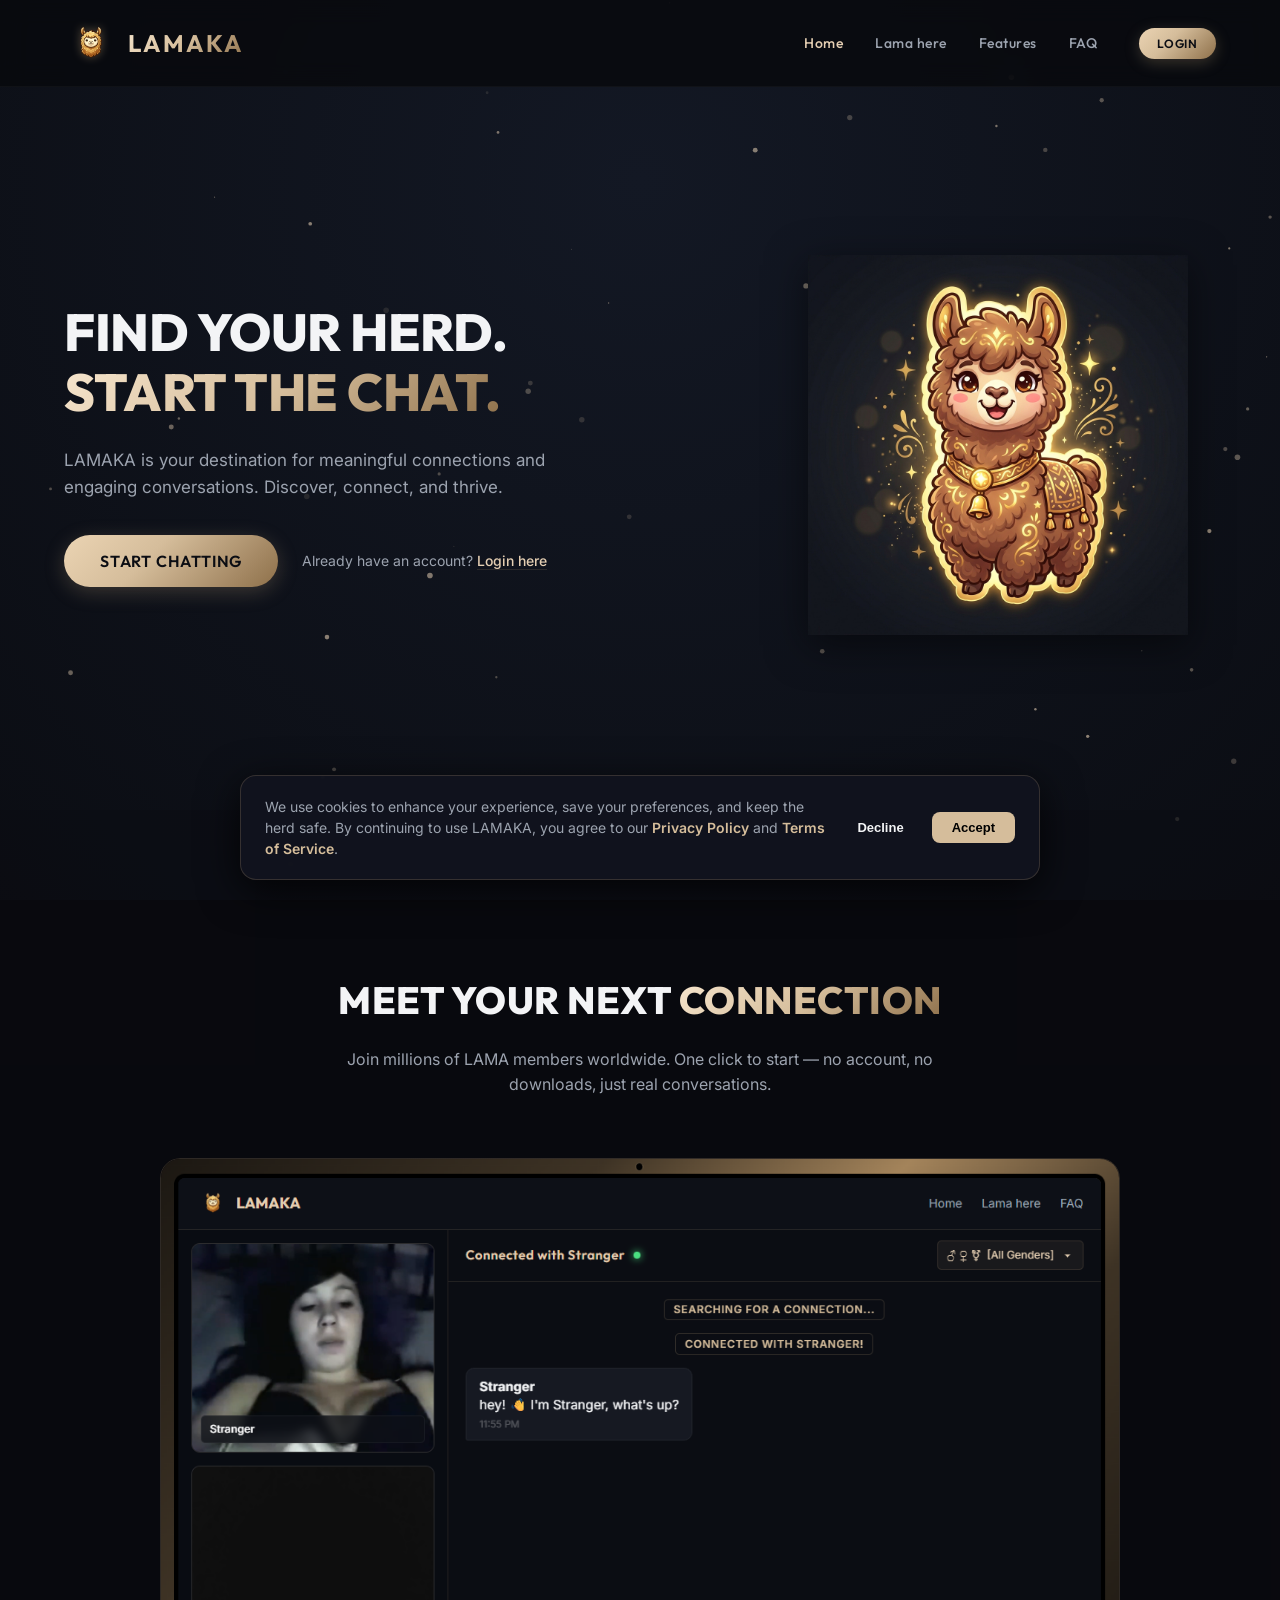
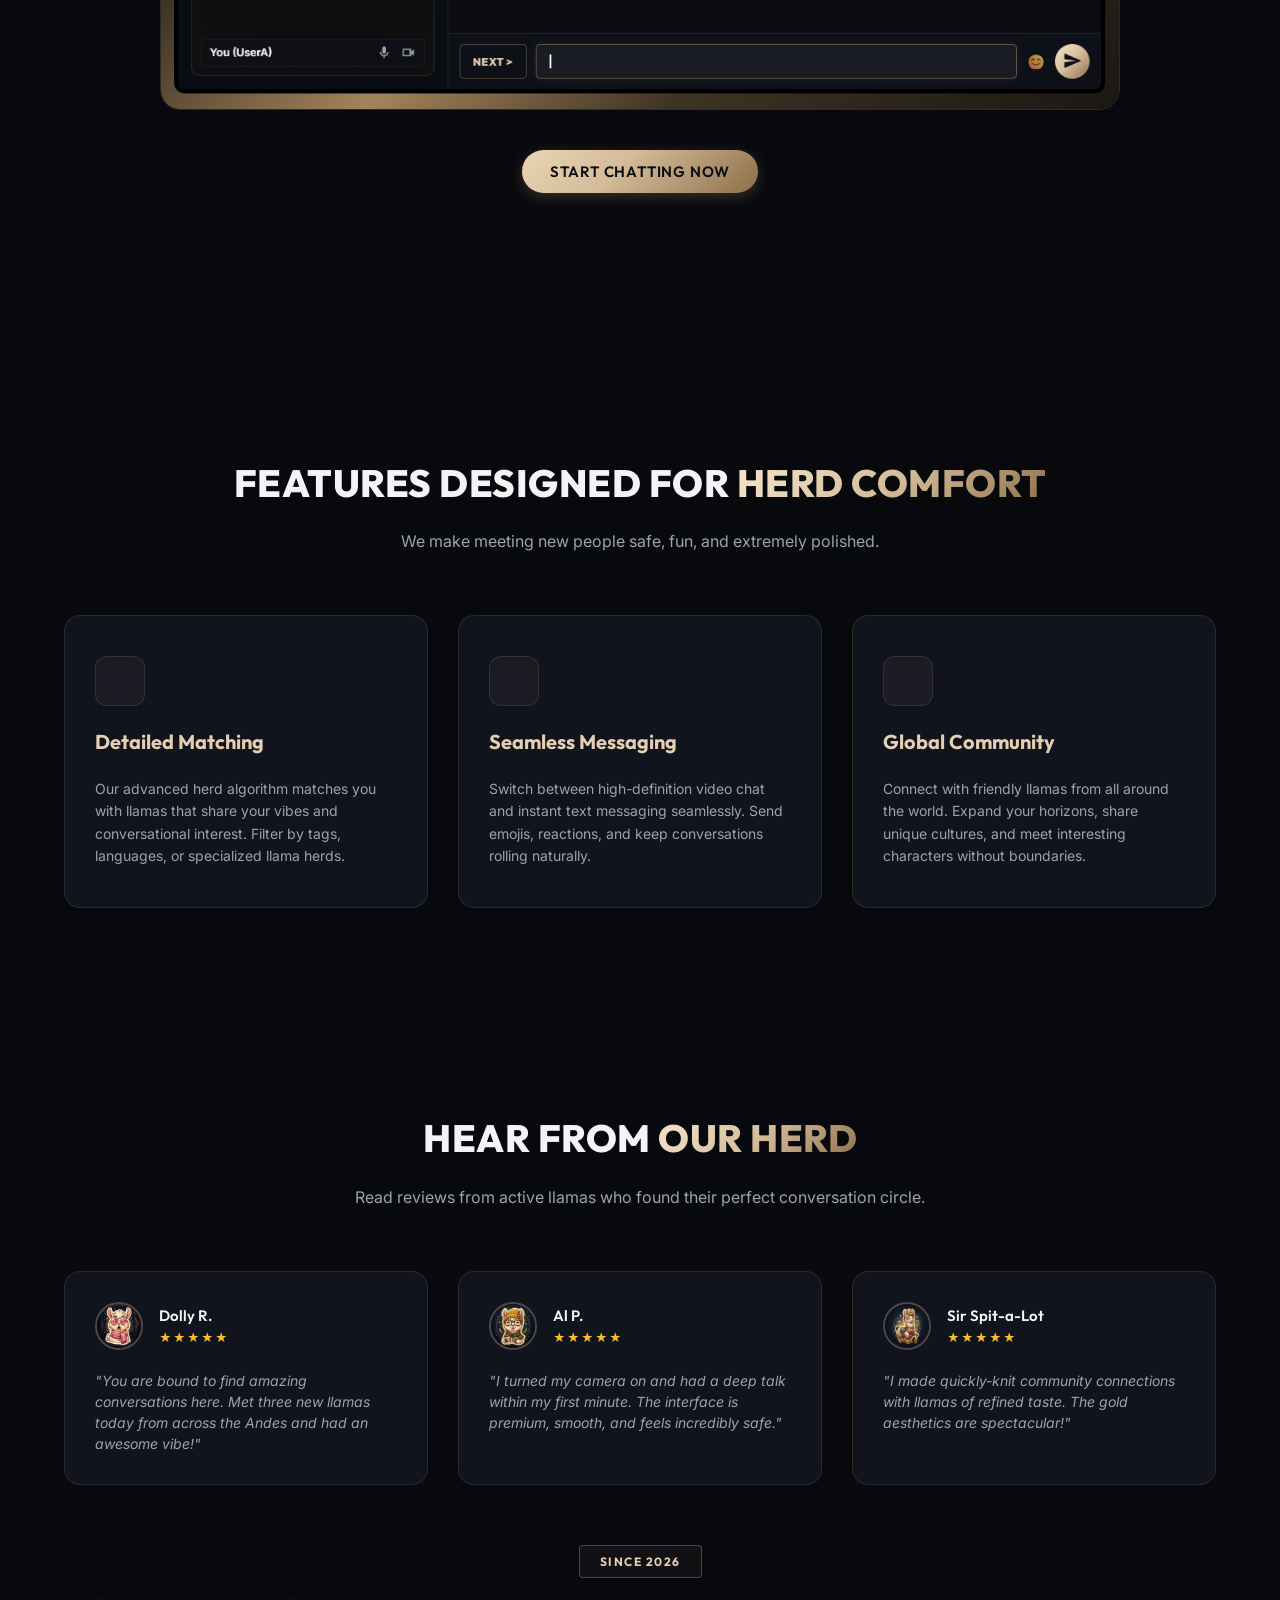
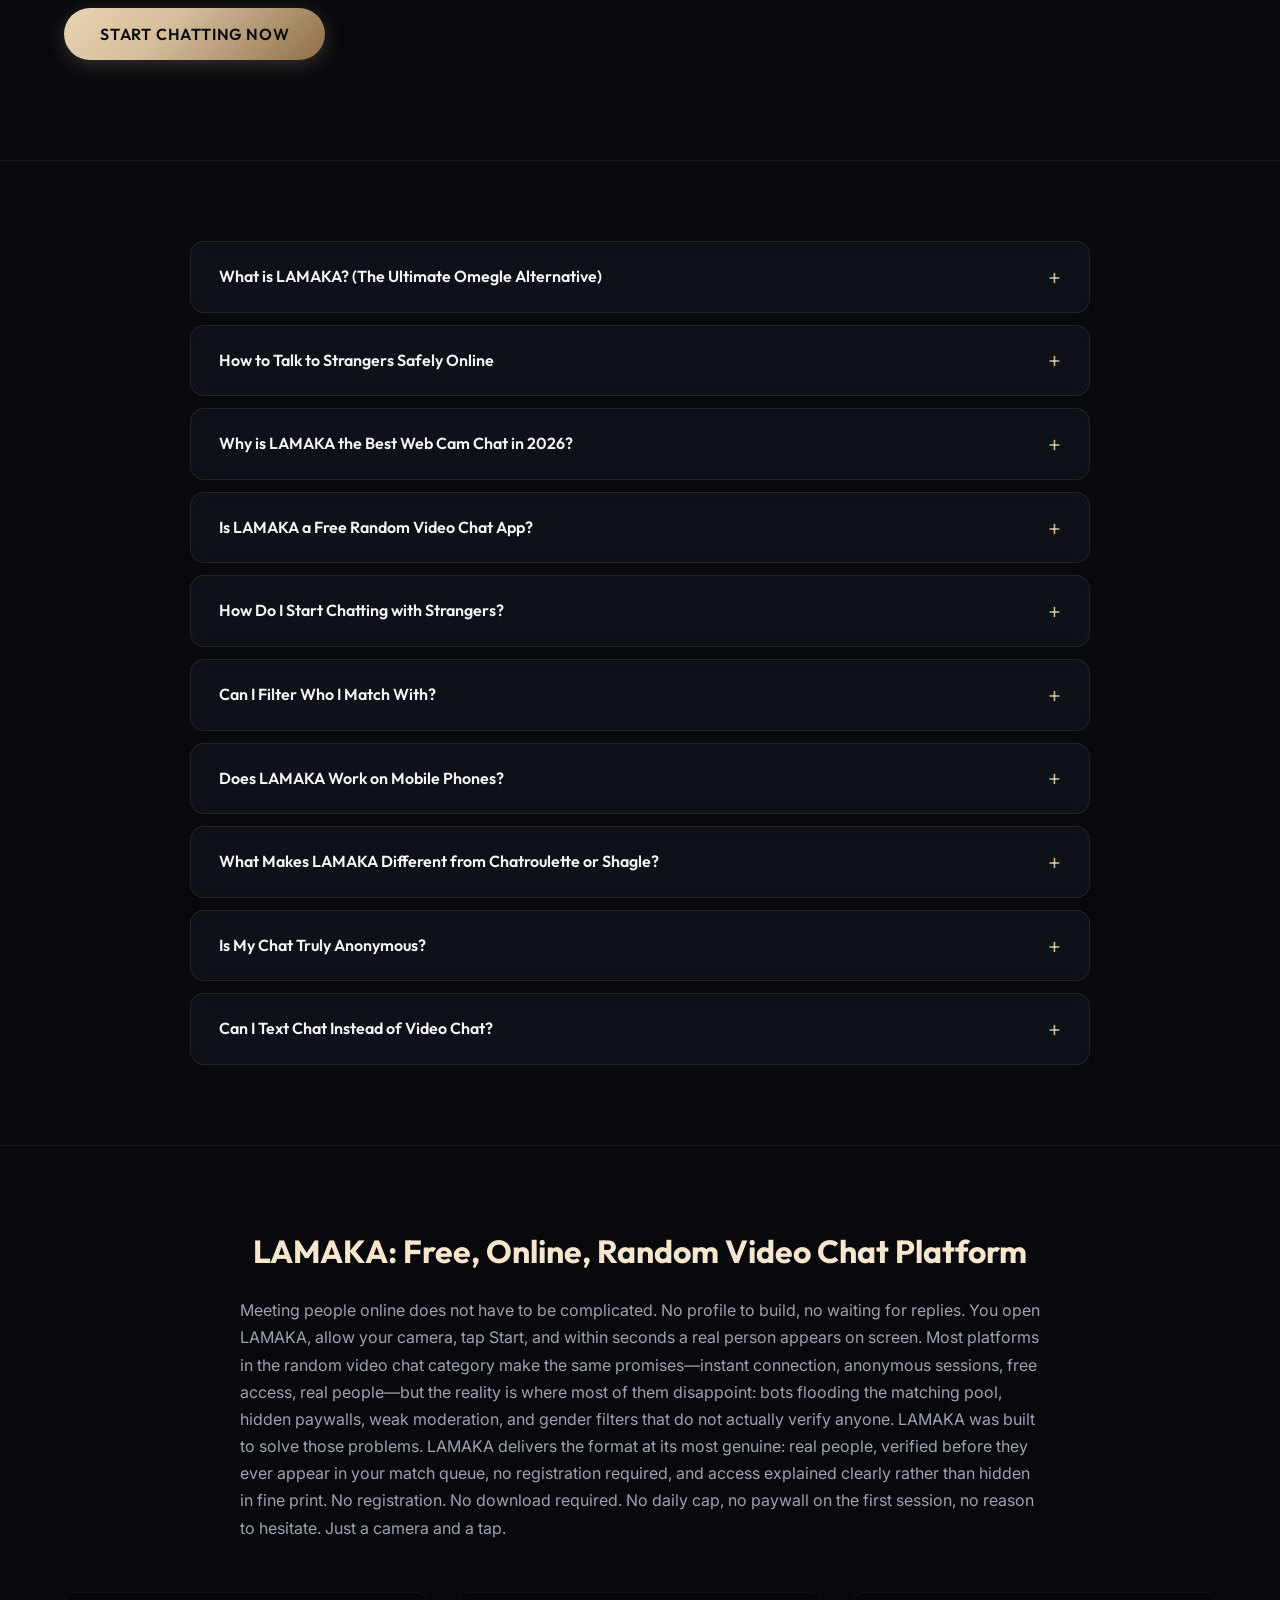
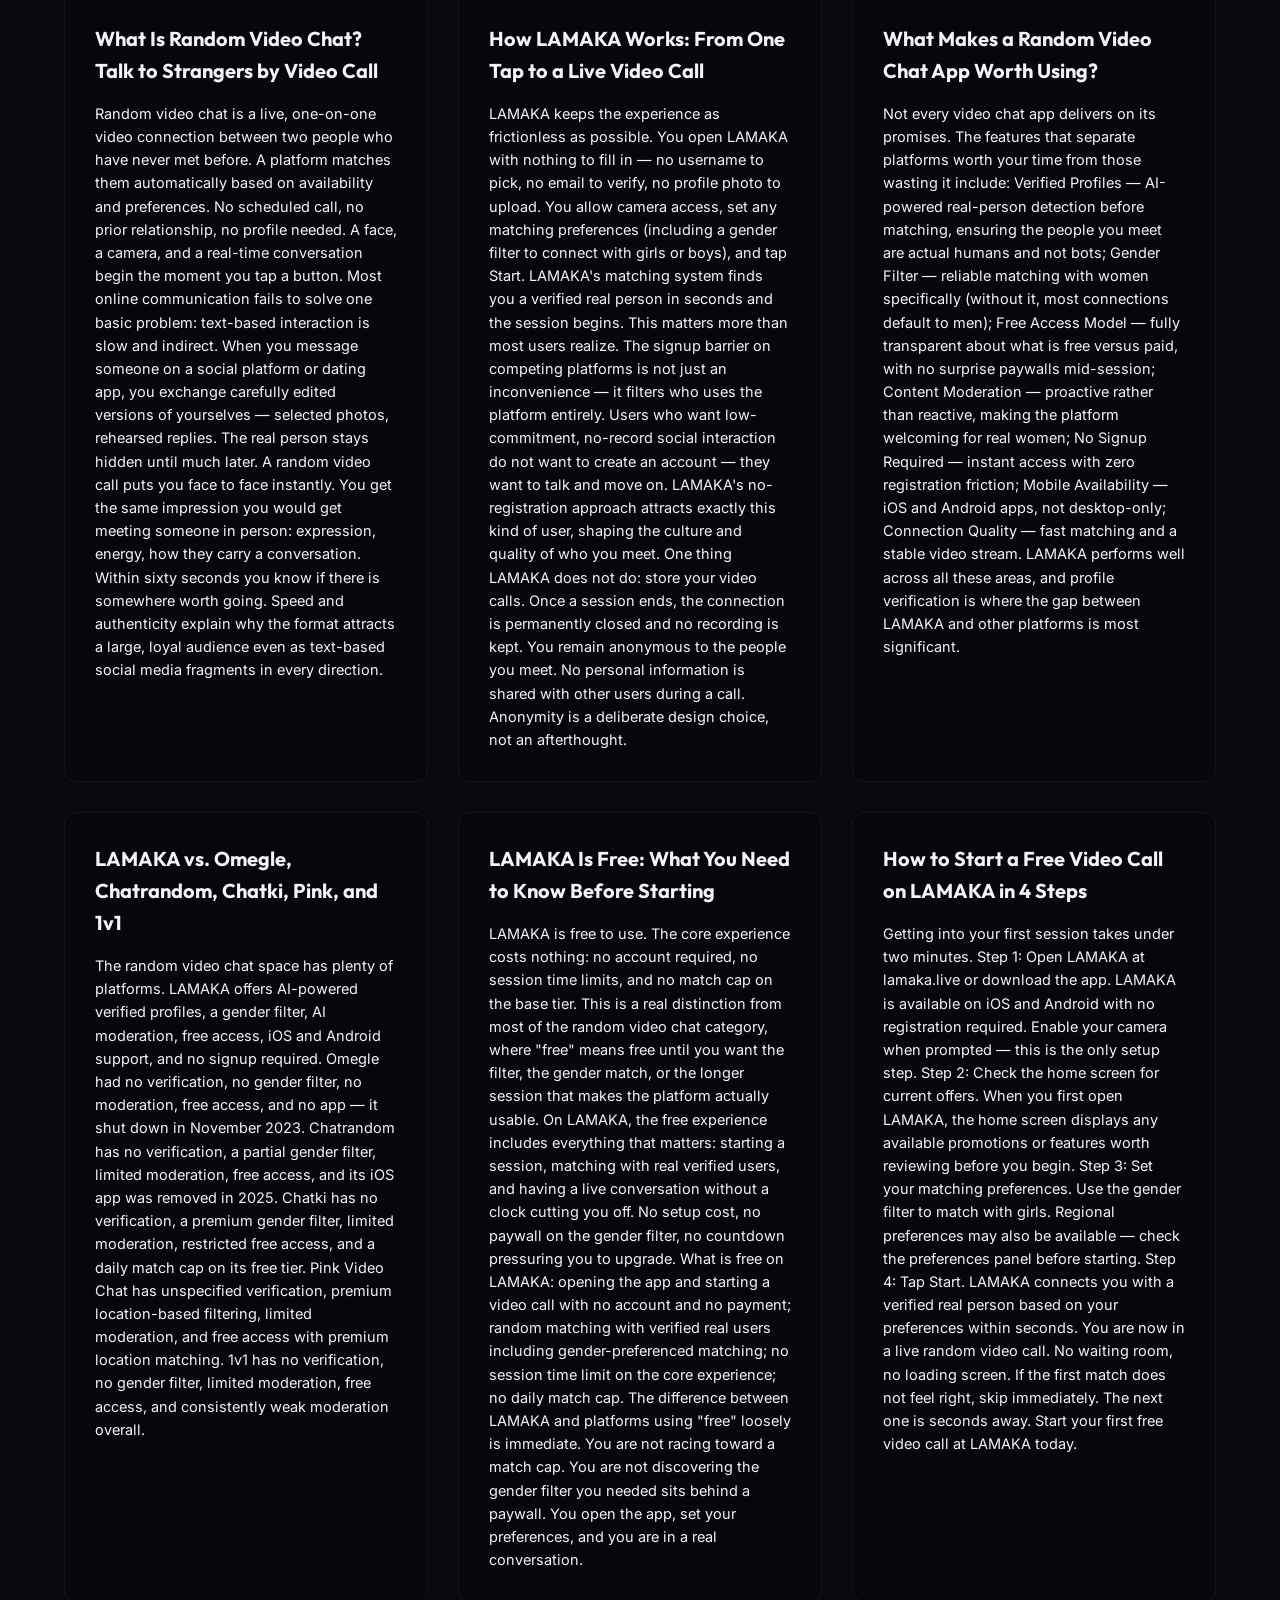
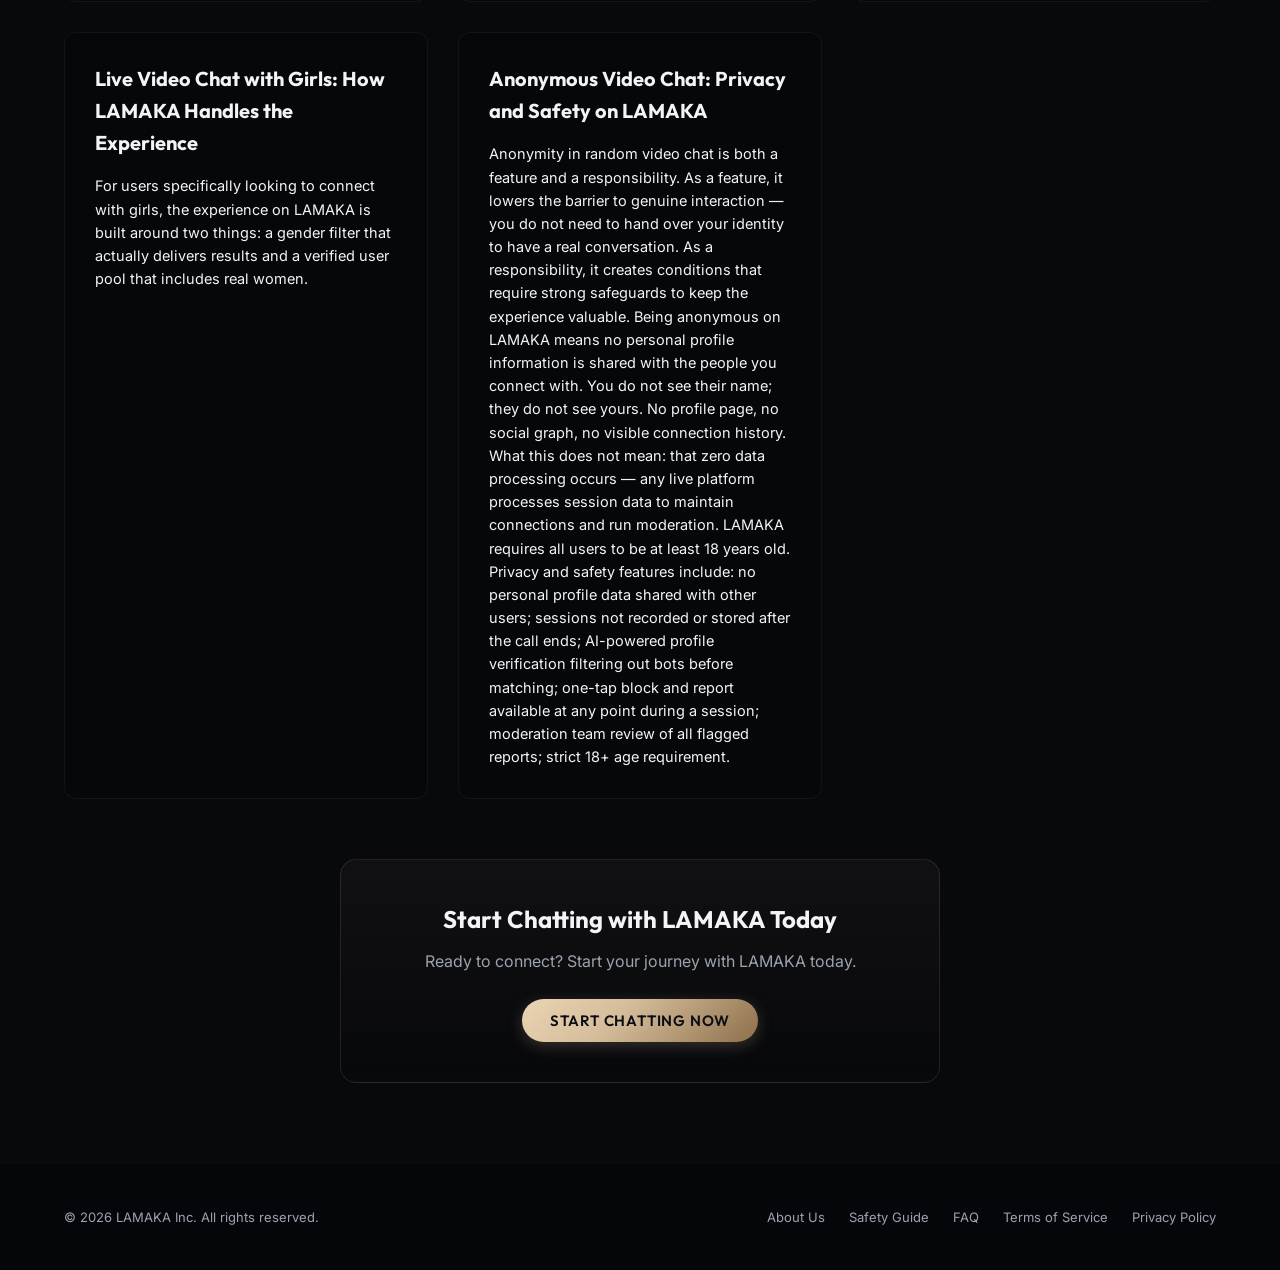
==== index.html @ 4ac8cba7 "first commit - LAMAKA complete site with AI chat" ====
<!DOCTYPE html>
<html lang="en">
<head>
  <meta charset="UTF-8">
  <meta name="viewport" content="width=device-width, initial-scale=1.0">
  <title>LAMAKA - Live Random Video Chat</title>
  <meta name="description" content="Random video chat with people all around the world. Only verified profiles and no sign up needed! Join us now.">
  <!-- Google Fonts -->
  <link rel="preconnect" href="https://fonts.googleapis.com">
  <link rel="preconnect" href="https://fonts.gstatic.com" crossorigin>
  <link href="https://fonts.googleapis.com/css2?family=Inter:wght@300;400;500;600;700&family=Outfit:wght@400;500;600;700;800&display=swap" rel="stylesheet">
  <!-- Stylesheet -->
  <link rel="stylesheet" href="styles.css">
  <link rel="icon" type="image/png" href="icon.png">
  <script type="application/ld+json">
  {
    "@context": "https://schema.org",
    "@type": "SoftwareApplication",
    "name": "LAMAKA",
    "operatingSystem": "WebBrowser",
    "applicationCategory": "SocialNetworkingApplication",
    "aggregateRating": {
      "@type": "AggregateRating",
      "ratingValue": "4.9",
      "ratingCount": "89234"
    },
    "offers": {
      "@type": "Offer",
      "price": "0",
      "priceCurrency": "USD"
    }
  }
  </script>
</head>
<body>

  <!-- Particle Background -->
  <canvas id="particle-canvas"></canvas>

  <div id="landing-view">
    <!-- Header Navigation -->
    <header class="app-header">
    <div class="container header-container">
      <div class="logo">
        <img src="icon.png" alt="LAMAKA Logo" class="logo-svg">
        <span class="logo-text">LAMAKA</span>
      </div>

      <nav class="nav-links" style="align-items: center;">
        <a href="#hero" class="nav-link active">Home</a>
        <a href="#simulator-section" class="nav-link">Lama here</a>
        <a href="#features" class="nav-link">Features</a>
        <a href="#testimonials" class="nav-link">FAQ</a>
        <button id="navStartChatBtn" class="btn btn-gold-filled" style="padding: 8px 18px; font-size: 12px; margin-left: 10px;" onclick="window.location.href='login.html'">LOGIN</button>
      </nav>
    </div>
  </header>

  <!-- Hero Section -->
  <section id="hero" class="hero-section">
    <div class="container hero-container">
      <div class="hero-content">
        <h1 class="hero-title">FIND YOUR HERD.<br><span class="gold-gradient-text">START THE CHAT.</span></h1>
        <p class="hero-subtitle">LAMAKA is your destination for meaningful connections and engaging conversations. Discover, connect, and thrive.</p>
        <div class="hero-actions">
            <button id="heroStartChatBtn" class="btn btn-gold-large pulse-effect" style="border:none; cursor:pointer;" onclick="window.location.href='signup.html'">START CHATTING</button>
          <span class="action-subtext">Already have an account? <a href="login.html" class="signup-link">Login here</a></span>
        </div>
      </div>
      <div class="hero-image-wrapper">
        <div class="glow-bg"></div>
        <img src="assets/lama_mascot.png" alt="LAMAKA Mascot" class="hero-mascot-img">
      </div>
    </div>
  </section>

  <!-- Platform In Action / Live Simulator Section -->
  <section id="simulator-section" class="simulator-section">
    <div class="container">
      <div class="section-header text-center">
        <h2 class="section-title">MEET YOUR NEXT <span class="gold-gradient-text">CONNECTION</span></h2>
        <p class="section-desc">Join millions of LAMA members worldwide. One click to start — no account, no downloads, just real conversations.</p>
      </div>

      <!-- Hero Landing Image -->
      <div class="landing-image-wrapper">
        <div class="landing-image-glow"></div>
        <img src="assets/lanfing.png" alt="LAMAKA Video Chat Preview" class="landing-preview-img">
      </div>

      <div class="simulator-cta text-center">
        <button id="mainStartChatBtn" class="btn btn-gold-filled pulse-effect" onclick="window.location.href='signup.html'">START CHATTING NOW</button>
      </div>

    </div>
  </section>

  <!-- Features Grid Section -->
  <section id="features" class="features-section">
    <div class="container">
      <div class="section-header text-center">
        <h2 class="section-title">FEATURES DESIGNED FOR <span class="gold-gradient-text">HERD COMFORT</span></h2>
        <p class="section-desc">We make meeting new people safe, fun, and extremely polished.</p>
      </div>

      <div class="features-grid">
        
        <!-- Feature 1 -->
        <div class="feature-card">
          <div class="feature-icon-wrapper">
            <svg class="feature-icon" viewBox="0 0 24 24" fill="none" stroke="url(#gold-gradient)" stroke-width="2">
              <circle cx="11" cy="11" r="8"></circle>
              <line x1="21" y1="21" x2="16.65" y2="16.65"></line>
              <path d="M11 8v6M8 11h6"></path>
            </svg>
          </div>
          <h3 class="feature-name">Detailed Matching</h3>
          <p class="feature-text">Our advanced herd algorithm matches you with llamas that share your vibes and conversational interest. Filter by tags, languages, or specialized llama herds.</p>
        </div>

        <!-- Feature 2 -->
        <div class="feature-card">
          <div class="feature-icon-wrapper">
            <svg class="feature-icon" viewBox="0 0 24 24" fill="none" stroke="url(#gold-gradient)" stroke-width="2">
              <path d="M21 15a2 2 0 0 1-2 2H7l-4 4V5a2 2 0 0 1 2-2h14a2 2 0 0 1 2 2z"></path>
              <path d="M8 10h8M8 14h6"></path>
            </svg>
          </div>
          <h3 class="feature-name">Seamless Messaging</h3>
          <p class="feature-text">Switch between high-definition video chat and instant text messaging seamlessly. Send emojis, reactions, and keep conversations rolling naturally.</p>
        </div>

        <!-- Feature 3 -->
        <div class="feature-card">
          <div class="feature-icon-wrapper">
            <svg class="feature-icon" viewBox="0 0 24 24" fill="none" stroke="url(#gold-gradient)" stroke-width="2">
              <circle cx="12" cy="12" r="10"></circle>
              <line x1="2" y1="12" x2="22" y2="12"></line>
              <path d="M12 2a15.3 15.3 0 0 1 4 10 15.3 15.3 0 0 1-4 10 15.3 15.3 0 0 1-4-10 15.3 15.3 0 0 1 4-10z"></path>
            </svg>
          </div>
          <h3 class="feature-name">Global Community</h3>
          <p class="feature-text">Connect with friendly llamas from all around the world. Expand your horizons, share unique cultures, and meet interesting characters without boundaries.</p>
        </div>

      </div>
    </div>
  </section>

  <!-- Testimonials Section -->
  <section id="testimonials" class="testimonials-section">
    <div class="container">
      <div class="section-header text-center">
        <h2 class="section-title">HEAR FROM <span class="gold-gradient-text">OUR HERD</span></h2>
        <p class="section-desc">Read reviews from active llamas who found their perfect conversation circle.</p>
      </div>

      <div class="testimonials-grid">
        
        <!-- Review 1 -->
        <div class="testimonial-card">
          <div class="testimonial-header">
            <div class="user-avatar">
              <img src="assets/llama_partner1.png" alt="Dolly">
            </div>
            <div class="user-info">
              <h4 class="user-name">Dolly R.</h4>
              <div class="user-stars">★★★★★</div>
            </div>
          </div>
          <p class="testimonial-quote">"You are bound to find amazing conversations here. Met three new llamas today from across the Andes and had an awesome vibe!"</p>
        </div>

        <!-- Review 2 -->
        <div class="testimonial-card">
          <div class="testimonial-header">
            <div class="user-avatar">
              <img src="assets/llama_partner2.png" alt="Al">
            </div>
            <div class="user-info">
              <h4 class="user-name">Al P.</h4>
              <div class="user-stars">★★★★★</div>
            </div>
          </div>
          <p class="testimonial-quote">"I turned my camera on and had a deep talk within my first minute. The interface is premium, smooth, and feels incredibly safe."</p>
        </div>

        <!-- Review 3 -->
        <div class="testimonial-card">
          <div class="testimonial-header">
            <div class="user-avatar">
              <img src="assets/llama_partner3.png" alt="Sir Spit">
            </div>
            <div class="user-info">
              <h4 class="user-name">Sir Spit-a-Lot</h4>
              <div class="user-stars">★★★★★</div>
            </div>
          </div>
          <p class="testimonial-quote">"I made quickly-knit community connections with llamas of refined taste. The gold aesthetics are spectacular!"</p>
        </div>

      </div>

      <div class="since-badge-container text-center">
        <span class="since-badge">SINCE 2026</span>
      </div>

      <div class="cta-actions" style="margin-top: 30px;">
        <button id="bottomStartChatBtn" class="btn btn-gold-large pulse-effect" style="border:none; cursor:pointer;" onclick="window.location.href='login.html'">START CHATTING NOW</button>
      </div>
    </div>
  </section>

  <!-- SEO Accordion Section -->
  <section id="seo-content" class="seo-section">
    <div class="container">
      <div class="seo-accordion-container">
        
        <details class="seo-accordion">
          <summary>What is LAMAKA? (The Ultimate Omegle Alternative)</summary>
          <div class="seo-accordion-content">
            <p>Welcome to LAMAKA, the internet's fastest-growing and most premium <strong>free random video chat</strong> platform. Since the closure of classic platforms, users worldwide have been searching for a high-quality <strong>Omegle alternative</strong> that doesn't compromise on safety, aesthetics, or speed. LAMAKA fills that void by offering lightning-fast, peer-to-peer web cam chat with strangers online. Our proprietary matching algorithm connects you with like-minded individuals globally in under three seconds.</p>
            <p>Whether you want to <em>talk to strangers online</em>, practice a new language, or just make friends, LAMAKA provides a seamless, immersive full-screen experience. You don't need to download any sketchy software or plugins—our platform works entirely in your modern web browser (Chrome, Safari, Firefox, Edge). Plus, with advanced filtering options, you can choose exactly who you want to meet. Join millions of users on the best <strong>random video chat app of 2026</strong>.</p>
          </div>
        </details>

        <details class="seo-accordion">
          <summary>How to Talk to Strangers Safely Online</summary>
          <div class="seo-accordion-content">
            <p>Safety is our top priority. When you use a <strong>free webcam chat online</strong>, you want to ensure your data and identity are protected. LAMAKA utilizes end-to-end encryption for all video streams, meaning your private conversations stay private. We do not record or store your video feeds on our servers. As the premier <strong>anonymous chat site</strong>, we allow you to connect without creating an account or providing personal details.</p>
            <p>To stay safe while using any <em>stranger cam chat</em>, remember the golden rules: never share your real name, address, or financial information. Utilize our built-in reporting and blocking tools if you encounter anyone violating our community guidelines. Our AI-driven moderation tools actively scan for inappropriate behavior, making LAMAKA the safest <strong>random video chat</strong> space on the web.</p>
          </div>
        </details>

        <details class="seo-accordion">
          <summary>Why is LAMAKA the Best Web Cam Chat in 2026?</summary>
          <div class="seo-accordion-content">
            <p>We built LAMAKA from the ground up to solve the biggest problems with old-school chat roulette sites. While others suffer from constant lagging, intrusive ads, and bot-filled rooms, LAMAKA offers a pristine, gold-themed interface that prioritizes the user experience. Our <strong>video chat room</strong> architecture uses modern WebRTC technology for crystal-clear, zero-latency 1080p streaming.</p>
            <p>Furthermore, our "Herd Matching" system categorizes users intelligently. Whether you are looking for a casual chat, a deep conversation, or a fun interaction with our simulated "Drama Llamas," you are always one click away from an engaging connection. It's not just a <em>chat app</em>; it's a vibrant, global community.</p>
          </div>
        </details>

        <details class="seo-accordion">
          <summary>Is LAMAKA a Free Random Video Chat App?</summary>
          <div class="seo-accordion-content">
            <p>Yes, absolutely! LAMAKA is a 100% <strong>free random video chat app</strong>. There are no hidden fees, no premium subscriptions to unlock basic features, and no credit card required. We believe that connecting with people around the world should be accessible to everyone. You get instant access to high-quality <strong>live video chat</strong> with strangers completely for free.</p>
          </div>
        </details>

        <details class="seo-accordion">
          <summary>How Do I Start Chatting with Strangers?</summary>
          <div class="seo-accordion-content">
            <p>Getting started on LAMAKA is incredibly simple. You don't need to download any software or register for an account. Just click the "Start Chatting" button, grant browser permissions for your camera and microphone, and our algorithm will instantly pair you with a random stranger. It's the fastest way to <strong>meet new people online</strong> and dive into a <strong>stranger video call</strong>.</p>
          </div>
        </details>

        <details class="seo-accordion">
          <summary>Can I Filter Who I Match With?</summary>
          <div class="seo-accordion-content">
            <p>Yes. While the core experience is a <strong>random chat with strangers</strong>, LAMAKA provides essential filtering options. You can use our gender filter to specify whether you want to match with guys, girls, or everyone. This helps tailor your <strong>stranger cam</strong> experience to your preferences, making every connection more meaningful.</p>
          </div>
        </details>

        <details class="seo-accordion">
          <summary>Does LAMAKA Work on Mobile Phones?</summary>
          <div class="seo-accordion-content">
            <p>Definitely! LAMAKA is fully optimized for mobile browsers. You don't need to download an app from the App Store or Google Play. Whether you're on an iPhone or an Android device, simply visit our website to enjoy a seamless <strong>mobile video chat</strong> experience. Talk to strangers on the go with the same crystal-clear video quality.</p>
          </div>
        </details>

        <details class="seo-accordion">
          <summary>What Makes LAMAKA Different from Chatroulette or Shagle?</summary>
          <div class="seo-accordion-content">
            <p>LAMAKA represents the next generation of <strong>chat roulette alternatives</strong>. Older platforms like Chatroulette, Shagle, or Emerald Chat often struggle with outdated designs, slow connections, and poor moderation. LAMAKA offers a luxurious, dark-themed UI, lightning-fast WebRTC connections, and robust AI moderation, ensuring a far superior and safer <strong>webcam chat</strong> environment.</p>
          </div>
        </details>

        <details class="seo-accordion">
          <summary>Is My Chat Truly Anonymous?</summary>
          <div class="seo-accordion-content">
            <p>Yes, LAMAKA is a strictly <strong>anonymous video chat</strong> platform. We do not ask for your name, email, or any personal details. Your identity remains completely private unless you choose to share information with your chat partner. We strongly advise users to maintain their anonymity to ensure a safe and enjoyable <strong>anonymous chat</strong> experience.</p>
          </div>
        </details>

        <details class="seo-accordion">
          <summary>Can I Text Chat Instead of Video Chat?</summary>
          <div class="seo-accordion-content">
            <p>While LAMAKA specializes in <strong>live video chat</strong>, we understand that not everyone wants to be on camera all the time. Our platform includes a fully functional text chat interface alongside the video feed. You can easily communicate via text, use emojis, and enjoy a rich <strong>chat room</strong> experience even if you decide to mute your mic or disable your camera.</p>
          </div>
        </details>

      </div>
    </div>
  </section>




  </div> <!-- End #landing-view -->

  <!-- SEO & Content Section -->
  <section id="seo-content" class="seo-section">
    <div class="container">
      <div class="seo-header text-center">
        <h2 class="seo-title">LAMAKA: Free, Online, Random Video Chat Platform</h2>
        <p class="seo-intro">Meeting people online does not have to be complicated. No profile to build, no waiting for replies. You open LAMAKA, allow your camera, tap Start, and within seconds a real person appears on screen. Most platforms in the random video chat category make the same promises—instant connection, anonymous sessions, free access, real people—but the reality is where most of them disappoint: bots flooding the matching pool, hidden paywalls, weak moderation, and gender filters that do not actually verify anyone. LAMAKA was built to solve those problems. LAMAKA delivers the format at its most genuine: real people, verified before they ever appear in your match queue, no registration required, and access explained clearly rather than hidden in fine print. No registration. No download required. No daily cap, no paywall on the first session, no reason to hesitate. Just a camera and a tap.</p>
      </div>

      <div class="seo-grid">
        <div class="seo-card">
          <h3>What Is Random Video Chat? Talk to Strangers by Video Call</h3>
          <p>Random video chat is a live, one-on-one video connection between two people who have never met before. A platform matches them automatically based on availability and preferences. No scheduled call, no prior relationship, no profile needed. A face, a camera, and a real-time conversation begin the moment you tap a button. Most online communication fails to solve one basic problem: text-based interaction is slow and indirect. When you message someone on a social platform or dating app, you exchange carefully edited versions of yourselves — selected photos, rehearsed replies. The real person stays hidden until much later. A random video call puts you face to face instantly. You get the same impression you would get meeting someone in person: expression, energy, how they carry a conversation. Within sixty seconds you know if there is somewhere worth going. Speed and authenticity explain why the format attracts a large, loyal audience even as text-based social media fragments in every direction.</p>
        </div>

        <div class="seo-card">
          <h3>How LAMAKA Works: From One Tap to a Live Video Call</h3>
          <p>LAMAKA keeps the experience as frictionless as possible. You open LAMAKA with nothing to fill in — no username to pick, no email to verify, no profile photo to upload. You allow camera access, set any matching preferences (including a gender filter to connect with girls or boys), and tap Start. LAMAKA's matching system finds you a verified real person in seconds and the session begins. This matters more than most users realize. The signup barrier on competing platforms is not just an inconvenience — it filters who uses the platform entirely. Users who want low-commitment, no-record social interaction do not want to create an account — they want to talk and move on. LAMAKA's no-registration approach attracts exactly this kind of user, shaping the culture and quality of who you meet. One thing LAMAKA does not do: store your video calls. Once a session ends, the connection is permanently closed and no recording is kept. You remain anonymous to the people you meet. No personal information is shared with other users during a call. Anonymity is a deliberate design choice, not an afterthought.</p>
        </div>

        <div class="seo-card">
          <h3>What Makes a Random Video Chat App Worth Using?</h3>
          <p>Not every video chat app delivers on its promises. The features that separate platforms worth your time from those wasting it include: Verified Profiles — AI-powered real-person detection before matching, ensuring the people you meet are actual humans and not bots; Gender Filter — reliable matching with women specifically (without it, most connections default to men); Free Access Model — fully transparent about what is free versus paid, with no surprise paywalls mid-session; Content Moderation — proactive rather than reactive, making the platform welcoming for real women; No Signup Required — instant access with zero registration friction; Mobile Availability — iOS and Android apps, not desktop-only; Connection Quality — fast matching and a stable video stream. LAMAKA performs well across all these areas, and profile verification is where the gap between LAMAKA and other platforms is most significant.</p>
        </div>

        <div class="seo-card">
          <h3>LAMAKA vs. Omegle, Chatrandom, Chatki, Pink, and 1v1</h3>
          <p>The random video chat space has plenty of platforms. LAMAKA offers AI-powered verified profiles, a gender filter, AI moderation, free access, iOS and Android support, and no signup required. Omegle had no verification, no gender filter, no moderation, free access, and no app — it shut down in November 2023. Chatrandom has no verification, a partial gender filter, limited moderation, free access, and its iOS app was removed in 2025. Chatki has no verification, a premium gender filter, limited moderation, restricted free access, and a daily match cap on its free tier. Pink Video Chat has unspecified verification, premium location-based filtering, limited moderation, and free access with premium location matching. 1v1 has no verification, no gender filter, limited moderation, free access, and consistently weak moderation overall.</p>
        </div>

        <div class="seo-card">
          <h3>LAMAKA Is Free: What You Need to Know Before Starting</h3>
          <p>LAMAKA is free to use. The core experience costs nothing: no account required, no session time limits, and no match cap on the base tier. This is a real distinction from most of the random video chat category, where "free" means free until you want the filter, the gender match, or the longer session that makes the platform actually usable. On LAMAKA, the free experience includes everything that matters: starting a session, matching with real verified users, and having a live conversation without a clock cutting you off. No setup cost, no paywall on the gender filter, no countdown pressuring you to upgrade. What is free on LAMAKA: opening the app and starting a video call with no account and no payment; random matching with verified real users including gender-preferenced matching; no session time limit on the core experience; no daily match cap. The difference between LAMAKA and platforms using "free" loosely is immediate. You are not racing toward a match cap. You are not discovering the gender filter you needed sits behind a paywall. You open the app, set your preferences, and you are in a real conversation.</p>
        </div>

        <div class="seo-card">
          <h3>How to Start a Free Video Call on LAMAKA in 4 Steps</h3>
          <p>Getting into your first session takes under two minutes. Step 1: Open LAMAKA at lamaka.live or download the app. LAMAKA is available on iOS and Android with no registration required. Enable your camera when prompted — this is the only setup step. Step 2: Check the home screen for current offers. When you first open LAMAKA, the home screen displays any available promotions or features worth reviewing before you begin. Step 3: Set your matching preferences. Use the gender filter to match with girls. Regional preferences may also be available — check the preferences panel before starting. Step 4: Tap Start. LAMAKA connects you with a verified real person based on your preferences within seconds. You are now in a live random video call. No waiting room, no loading screen. If the first match does not feel right, skip immediately. The next one is seconds away. Start your first free video call at LAMAKA today.</p>
        </div>

        <div class="seo-card">
          <h3>Live Video Chat with Girls: How LAMAKA Handles the Experience</h3>
          <p>For users specifically looking to connect with girls, the experience on LAMAKA is built around two things: a gender filter that actually delivers results and a verified user pool that includes real women.</p>
        </div>

        <div class="seo-card">
          <h3>Anonymous Video Chat: Privacy and Safety on LAMAKA</h3>
          <p>Anonymity in random video chat is both a feature and a responsibility. As a feature, it lowers the barrier to genuine interaction — you do not need to hand over your identity to have a real conversation. As a responsibility, it creates conditions that require strong safeguards to keep the experience valuable. Being anonymous on LAMAKA means no personal profile information is shared with the people you connect with. You do not see their name; they do not see yours. No profile page, no social graph, no visible connection history. What this does not mean: that zero data processing occurs — any live platform processes session data to maintain connections and run moderation. LAMAKA requires all users to be at least 18 years old. Privacy and safety features include: no personal profile data shared with other users; sessions not recorded or stored after the call ends; AI-powered profile verification filtering out bots before matching; one-tap block and report available at any point during a session; moderation team review of all flagged reports; strict 18+ age requirement.</p>
        </div>
      </div>

      <div class="seo-cta text-center">
        <h3>Start Chatting with LAMAKA Today</h3>
        <p>Ready to connect? Start your journey with LAMAKA today.</p>
        <button class="btn btn-gold-filled pulse-effect" onclick="document.getElementById('heroStartChatBtn').click()">START CHATTING NOW</button>
      </div>
    </div>
  </section>


  <!-- Footer Section -->
  <footer class="app-footer">
    <div class="container footer-container">
      <div class="footer-left">
        <span class="copyright">© 2026 LAMAKA Inc. All rights reserved.</span>
      </div>
      <div class="footer-right">
        <a href="about.html" class="footer-link">About Us</a>
        <a href="safety.html" class="footer-link">Safety Guide</a>
        <a href="faq.html" class="footer-link">FAQ</a>
        <a href="terms.html" class="footer-link">Terms of Service</a>
        <a href="privacy.html" class="footer-link">Privacy Policy</a>
      </div>
    </div>
  </footer>

  <script src="app.js"></script>
</body>
</html>
---- styles.css ----
/* ==========================================================================
   LAMAKA Premium Style Sheet
   ========================================================================== */

/* Design Tokens & Variables */
:root {
  --color-bg-deep: #08090d;
  --color-bg-surface: #11141e;
  --color-bg-card: rgba(20, 24, 35, 0.75);
  --color-bg-card-hover: rgba(28, 33, 48, 0.85);
  --color-border-gold-low: rgba(197, 168, 128, 0.15);
  --color-border-gold-mid: rgba(197, 168, 128, 0.35);
  --color-border-gold-high: rgba(197, 168, 128, 0.7);

  /* Metallic Gold Palette */
  --gold-light: #f7e6ce;
  --gold-primary: #d5bd9b;
  --gold-dark: #8e704a;
  --gold-shadow: rgba(197, 168, 128, 0.25);

  /* Typography Colors */
  --text-primary: #f3f4f6;
  --text-secondary: #9ca3af;
  --text-gold: #e5cfb3;

  /* Interface Colors */
  --color-green: #4ade80;
  --color-red: #ef4444;
  --color-blue: #3b82f6;

  /* Font Families */
  --font-heading: 'Outfit', sans-serif;
  --font-body: 'Inter', sans-serif;
}

/* Reset and Core Layout */
* {
  margin: 0;
  padding: 0;
  box-sizing: border-box;
}

html {
  scroll-behavior: smooth;
}

body {
  font-family: var(--font-body);
  background-color: var(--color-bg-deep);
  color: var(--text-primary);
  min-height: 100vh;
  overflow-x: hidden;
  position: relative;
  line-height: 1.6;
}

/* Background Canvas Particles */
#particle-canvas {
  position: fixed;
  top: 0;
  left: 0;
  width: 100%;
  height: 100%;
  z-index: 0;
  pointer-events: none;
  background: radial-gradient(circle at 50% 20%, #161b28 0%, var(--color-bg-deep) 75%);
}

.container {
  width: 100%;
  max-width: 1200px;
  margin: 0 auto;
  padding: 0 24px;
  position: relative;
  z-index: 1;
}

.text-center {
  text-align: center;
}

/* Gold Text Gradients */
.gold-gradient-text {
  background: linear-gradient(135deg, var(--gold-light) 0%, var(--gold-primary) 50%, var(--gold-dark) 100%);
  -webkit-background-clip: text;
  -webkit-text-fill-color: transparent;
  background-clip: text;
  text-fill-color: transparent;
}

/* Button & Action Styles */
.btn {
  display: inline-block;
  padding: 12px 28px;
  font-family: var(--font-heading);
  font-weight: 600;
  font-size: 15px;
  border-radius: 9999px;
  text-decoration: none;
  cursor: pointer;
  transition: all 0.3s cubic-bezier(0.4, 0, 0.2, 1);
  text-transform: uppercase;
  letter-spacing: 0.8px;
  border: none;
  text-align: center;
}

.btn-gold-filled {
  background: linear-gradient(135deg, #ebd4b3 0%, var(--gold-primary) 40%, var(--gold-dark) 100%);
  color: #0b0d13;
  box-shadow: 0 4px 15px var(--gold-shadow);
}

.btn-gold-filled:hover {
  transform: translateY(-2px);
  box-shadow: 0 6px 20px rgba(197, 168, 128, 0.4);
}

.btn-gold-filled:active {
  transform: translateY(1px);
}

.btn-gold-outline {
  background: transparent;
  color: var(--text-gold);
  border: 1px solid var(--color-border-gold-mid);
  box-shadow: 0 2px 10px rgba(0, 0, 0, 0.2);
}

.btn-gold-outline:hover {
  background: rgba(197, 168, 128, 0.1);
  border-color: var(--color-border-gold-high);
  color: var(--gold-light);
  transform: translateY(-1px);
}

.btn-gold-large {
  padding: 16px 36px;
  font-size: 16px;
  background: linear-gradient(135deg, #ebd4b3 0%, var(--gold-primary) 40%, var(--gold-dark) 100%);
  color: #0b0d13;
  box-shadow: 0 5px 20px var(--gold-shadow);
}

.btn-gold-large:hover {
  transform: translateY(-3px);
  box-shadow: 0 8px 25px rgba(197, 168, 128, 0.55);
}

/* Micro Animations */
@keyframes float {
  0% {
    transform: translateY(0px);
  }

  50% {
    transform: translateY(-12px);
  }

  100% {
    transform: translateY(0px);
  }
}

@keyframes pulse {
  0% {
    transform: scale(1);
    opacity: 0.95;
  }

  50% {
    transform: scale(1.05);
    opacity: 1;
    box-shadow: 0 0 20px rgba(197, 168, 128, 0.35);
  }

  100% {
    transform: scale(1);
    opacity: 0.95;
  }
}

.pulse-effect {
  animation: pulse 3s infinite ease-in-out;
}

/* App Header styling */
.app-header {
  position: fixed;
  top: 0;
  left: 0;
  width: 100%;
  padding: 16px 0;
  z-index: 100;
  background: rgba(8, 9, 13, 0.8);
  backdrop-filter: blur(12px);
  border-bottom: 1px solid rgba(255, 255, 255, 0.03);
  transition: all 0.3s ease;
}

.header-container {
  display: flex;
  justify-content: space-between;
  align-items: center;
  height: 100%;
}

.logo {
  display: flex;
  align-items: center;
  gap: 10px;
}

.logo-svg {
  width: 54px;
  height: 54px;
  object-fit: contain;
  filter: drop-shadow(0 0 5px rgba(197, 168, 128, 0.4));
  /* animation: float 4s infinite ease-in-out;?? */
}

.logo-text {
  font-family: var(--font-heading);
  font-weight: 700;
  font-size: 24px;
  letter-spacing: 2px;
  background: linear-gradient(135deg, var(--gold-light) 0%, var(--gold-primary) 50%, var(--gold-dark) 100%);
  -webkit-background-clip: text;
  -webkit-text-fill-color: transparent;
  background-clip: text;
  text-fill-color: transparent;
}

.nav-links {
  display: flex;
  gap: 32px;
}

.nav-link {
  font-family: var(--font-heading);
  font-size: 14px;
  font-weight: 500;
  color: var(--text-secondary);
  text-decoration: none;
  transition: color 0.3s ease;
  letter-spacing: 0.5px;
}

.nav-link:hover,
.nav-link.active {
  color: var(--text-gold);
}

.auth-buttons {
  display: flex;
  align-items: center;
  gap: 20px;
}

.btn-login {
  color: var(--text-secondary);
  text-decoration: none;
  font-family: var(--font-heading);
  font-size: 14px;
  font-weight: 600;
  transition: color 0.3s ease;
}

.btn-login:hover {
  color: var(--text-gold);
}

/* Hero Section */
.hero-section {
  padding-top: 160px;
  padding-bottom: 80px;
  min-height: 90vh;
  display: flex;
  align-items: center;
}

.hero-container {
  display: grid;
  grid-template-columns: 1.2fr 0.8fr;
  gap: 60px;
  align-items: center;
}

.hero-content {
  display: flex;
  flex-direction: column;
  gap: 24px;
}

.hero-title {
  font-family: var(--font-heading);
  font-size: 52px;
  font-weight: 800;
  line-height: 1.15;
  color: var(--text-primary);
  letter-spacing: -0.5px;
}

.hero-subtitle {
  font-size: 17px;
  color: var(--text-secondary);
  max-width: 550px;
  line-height: 1.6;
}

.hero-actions {
  display: flex;
  align-items: center;
  gap: 24px;
  margin-top: 10px;
}

.action-subtext {
  font-size: 14px;
  color: var(--text-secondary);
}

.signup-link {
  color: var(--text-gold);
  text-decoration: none;
  font-weight: 500;
  border-bottom: 1px solid var(--color-border-gold-low);
  transition: border 0.3s ease;
}

.signup-link:hover {
  border-bottom-color: var(--gold-light);
}

.hero-image-wrapper {
  position: relative;
  display: flex;
  justify-content: center;
  align-items: center;
}

.glow-bg {
  position: absolute;
  width: 320px;
  height: 320px;
  background: radial-gradient(circle, rgba(197, 168, 128, 0.15) 0%, rgba(197, 168, 128, 0) 70%);
  border-radius: 50%;
  filter: blur(20px);
  z-index: 0;
}

.hero-mascot-img {
  width: 100%;
  max-width: 380px;
  position: relative;
  z-index: 1;
  filter: drop-shadow(0 10px 20px rgba(0, 0, 0, 0.5));
  animation: float 6s infinite ease-in-out;
}

/* Sections Styling */
.simulator-section {
  padding: 160px 0;
  background: rgba(11, 13, 19, 0.3);
  position: relative;
}

.section-header {
  margin-bottom: 60px;
}

.section-title {
  font-family: var(--font-heading);
  font-size: 38px;
  font-weight: 800;
  color: var(--text-primary);
  letter-spacing: 0.5px;
  margin-bottom: 16px;
}

.section-desc {
  font-size: 16px;
  color: var(--text-secondary);
  max-width: 600px;
  margin: 0 auto;
}

/* ==========================================================================
   Landing Preview Image
   ========================================================================== */
.landing-image-wrapper {
  max-width: 960px;
  margin: 40px auto 0;
  position: relative;
  border-radius: 20px;
  overflow: hidden;
}

.landing-image-glow {
  position: absolute;
  inset: -40px;
  background: radial-gradient(ellipse at 50% 50%, rgba(197, 168, 128, 0.2) 0%, transparent 70%);
  pointer-events: none;
  z-index: 0;
}

.landing-preview-img {
  position: relative;
  z-index: 1;
  width: 100%;
  height: auto;
  display: block;
  border-radius: 20px;
  border: 1px solid rgba(197, 168, 128, 0.2);
  box-shadow:
    0 0 0 1px rgba(197, 168, 128, 0.08),
    0 20px 60px rgba(0, 0, 0, 0.7),
    0 0 80px rgba(197, 168, 128, 0.12);
  transition: transform 0.4s ease, box-shadow 0.4s ease;
}

.landing-preview-img:hover {
  transform: translateY(-6px) scale(1.005);
  box-shadow:
    0 0 0 1px rgba(197, 168, 128, 0.18),
    0 32px 80px rgba(0, 0, 0, 0.8),
    0 0 120px rgba(197, 168, 128, 0.2);
}

/* Chat App layout inside monitor screen */
.chat-app {
  width: 100%;
  height: 100%;
  display: flex;
  flex-direction: column;
  background-color: #0d1017;
}

.chat-header {
  height: 48px;
  background-color: rgba(13, 16, 23, 0.95);
  border-bottom: 1px solid rgba(197, 168, 128, 0.15);
  display: flex;
  justify-content: space-between;
  align-items: center;
  padding: 0 16px;
}

.chat-logo {
  display: flex;
  align-items: center;
  gap: 6px;
  font-family: var(--font-heading);
  font-weight: 700;
  font-size: 14px;
  color: var(--text-gold);
}

.chat-logo-svg {
  width: 32px;
  height: 32px;
  object-fit: contain;
}

.chat-nav {
  display: flex;
  gap: 18px;
  font-size: 11px;
  color: var(--text-secondary);
}

.chat-nav span {
  cursor: pointer;
  transition: color 0.2s ease;
}

.chat-nav span:hover {
  color: var(--text-gold);
}

.chat-body {
  flex-grow: 1;
  display: flex;
  overflow: hidden;
}

/* Feeds Panel (Left sidebar) */
.feeds-panel {
  width: 250px;
  border-right: 1px solid rgba(197, 168, 128, 0.15);
  background-color: #090c12;
  padding: 12px;
  display: flex;
  flex-direction: column;
  gap: 12px;
}

.video-box {
  flex: 1;
  background-color: #121620;
  border: 1px solid rgba(197, 168, 128, 0.15);
  border-radius: 8px;
  position: relative;
  overflow: hidden;
  display: flex;
  align-items: center;
  justify-content: center;
}

.video-feed {
  width: 100%;
  height: 100%;
  object-fit: cover;
  object-position: center;
}

.video-feed.hidden {
  display: none;
}

.video-placeholder {
  display: none;
  flex-direction: column;
  align-items: center;
  justify-content: center;
  gap: 10px;
  text-align: center;
  padding: 10px;
}

.video-placeholder.active {
  display: flex;
}

.avatar-circle {
  width: 50px;
  height: 50px;
  border-radius: 50%;
  background: rgba(255, 255, 255, 0.05);
  border: 1px solid rgba(255, 255, 255, 0.1);
  display: flex;
  align-items: center;
  justify-content: center;
  color: var(--text-secondary);
}

.avatar-circle.pulse {
  border-color: rgba(197, 168, 128, 0.4);
  box-shadow: 0 0 15px rgba(197, 168, 128, 0.2);
  animation: pulse 2s infinite ease-in-out;
}

.avatar-svg {
  width: 24px;
  height: 24px;
}

.avatar-svg.gold-svg {
  color: var(--gold-primary);
  width: 32px;
  height: 32px;
}

.video-status-text {
  font-family: var(--font-heading);
  font-size: 10px;
  font-weight: 700;
  letter-spacing: 0.5px;
  color: var(--text-secondary);
}

.video-status-text.gold-text {
  color: var(--gold-primary);
}

.video-label {
  position: absolute;
  bottom: 8px;
  left: 8px;
  right: 8px;
  background: rgba(13, 16, 23, 0.75);
  backdrop-filter: blur(4px);
  padding: 4px 8px;
  border-radius: 4px;
  font-size: 10px;
  border: 1px solid rgba(255, 255, 255, 0.05);
  display: flex;
  justify-content: space-between;
  align-items: center;
}

.label-name {
  color: #fff;
  font-weight: 500;
}

.camera-btn {
  background: transparent;
  border: none;
  color: var(--text-secondary);
  cursor: pointer;
  display: flex;
  align-items: center;
  transition: color 0.2s ease;
}

.camera-btn:hover {
  color: var(--gold-light);
}

/* Chat Panel (Right section) */
.chat-panel {
  flex-grow: 1;
  display: flex;
  flex-direction: column;
  background-color: #0b0d13;
}

.chat-panel-header {
  height: 48px;
  border-bottom: 1px solid rgba(197, 168, 128, 0.15);
  padding: 0 16px;
  display: flex;
  justify-content: space-between;
  align-items: center;
}

.match-status-text {
  font-family: var(--font-heading);
  font-weight: 600;
  font-size: 12px;
  color: var(--text-gold);
  letter-spacing: 0.5px;
  display: flex;
  align-items: center;
  gap: 8px;
}

.match-status-text::after {
  content: '';
  display: inline-block;
  width: 6px;
  height: 6px;
  background-color: var(--color-green);
  border-radius: 50%;
  box-shadow: 0 0 8px var(--color-green);
}

.match-status-text.searching::after {
  background-color: #f59e0b;
  box-shadow: 0 0 8px #f59e0b;
  animation: blinker 1.5s linear infinite;
}

@keyframes blinker {
  50% {
    opacity: 0;
  }
}

/* Gender Selector Dropdown */
.gender-dropdown-wrapper {
  position: relative;
  z-index: 10;
}

.gender-selector {
  display: flex;
  align-items: center;
  gap: 6px;
  background: rgba(197, 168, 128, 0.08);
  border: 1px solid var(--color-border-gold-low);
  padding: 4px 8px;
  border-radius: 4px;
  font-size: 10px;
  color: var(--text-gold);
  cursor: pointer;
  transition: all 0.2s ease;
}

.gender-selector:hover {
  background: rgba(197, 168, 128, 0.15);
  border-color: var(--color-border-gold-mid);
}

.gender-symbols {
  font-size: 11px;
}

.gender-options {
  position: absolute;
  top: calc(100% + 4px);
  right: 0;
  width: 120px;
  background: #11141e;
  border: 1px solid var(--color-border-gold-mid);
  border-radius: 4px;
  box-shadow: 0 4px 12px rgba(0, 0, 0, 0.5);
  display: none;
  flex-direction: column;
  overflow: hidden;
}

.gender-options.show {
  display: flex;
}

.gender-option {
  padding: 6px 10px;
  font-size: 10px;
  color: var(--text-secondary);
  cursor: pointer;
  transition: all 0.2s ease;
}

.gender-option:hover {
  background: rgba(197, 168, 128, 0.1);
  color: var(--text-gold);
}

.gender-option.active {
  background: rgba(197, 168, 128, 0.15);
  color: var(--gold-light);
  font-weight: 600;
}

/* Chat Message Log */
.chat-log {
  flex-grow: 1;
  padding: 16px;
  overflow-y: auto;
  display: flex;
  flex-direction: column;
  gap: 12px;
  scroll-behavior: smooth;
}

/* Styling custom scrollbar for chat log */
.chat-log::-webkit-scrollbar {
  width: 5px;
}

.chat-log::-webkit-scrollbar-track {
  background: transparent;
}

.chat-log::-webkit-scrollbar-thumb {
  background: rgba(197, 168, 128, 0.2);
  border-radius: 10px;
}

.chat-log::-webkit-scrollbar-thumb:hover {
  background: rgba(197, 168, 128, 0.4);
}

.chat-info-msg {
  align-self: center;
  background: rgba(197, 168, 128, 0.05);
  border: 1px dashed var(--color-border-gold-low);
  padding: 12px 16px;
  border-radius: 8px;
  text-align: center;
  max-width: 90%;
  font-size: 11px;
  color: var(--text-secondary);
}

.welcome-title {
  font-family: var(--font-heading);
  font-weight: 700;
  color: var(--text-gold);
  margin-bottom: 4px;
  font-size: 12px;
}

.chat-bubble {
  max-width: 75%;
  padding: 8px 12px;
  border-radius: 8px;
  font-size: 12px;
  line-height: 1.4;
  word-wrap: break-word;
}

.chat-bubble.system {
  align-self: center;
  background-color: transparent;
  color: var(--gold-primary);
  font-weight: 600;
  font-size: 10px;
  text-transform: uppercase;
  letter-spacing: 0.5px;
  padding: 2px 8px;
  border: 1px solid rgba(197, 168, 128, 0.2);
  border-radius: 4px;
}

.chat-bubble.user {
  align-self: flex-end;
  background: linear-gradient(135deg, rgba(197, 168, 128, 0.15) 0%, rgba(197, 168, 128, 0.05) 100%);
  border: 1px solid rgba(197, 168, 128, 0.25);
  color: var(--gold-light);
  border-bottom-right-radius: 2px;
}

.chat-bubble.partner {
  align-self: flex-start;
  background-color: #161922;
  border: 1px solid rgba(255, 255, 255, 0.05);
  color: var(--text-primary);
  border-bottom-left-radius: 2px;
}

.msg-meta {
  display: block;
  font-size: 9px;
  color: rgba(255, 255, 255, 0.3);
  margin-top: 4px;
  text-align: right;
}

.chat-bubble.partner .msg-meta {
  color: rgba(255, 255, 255, 0.25);
  text-align: left;
}

.typing-bubble {
  align-self: flex-start;
  background-color: #161922;
  border: 1px solid rgba(255, 255, 255, 0.05);
  padding: 10px 14px;
  border-radius: 8px;
  display: flex;
  align-items: center;
  gap: 4px;
}

.typing-dot {
  width: 6px;
  height: 6px;
  background-color: var(--text-secondary);
  border-radius: 50%;
  animation: typingDot 1.4s infinite ease-in-out;
}

.typing-dot:nth-child(2) {
  animation-delay: 0.2s;
}

.typing-dot:nth-child(3) {
  animation-delay: 0.4s;
}

@keyframes typingDot {

  0%,
  100% {
    transform: translateY(0);
    opacity: 0.3;
  }

  50% {
    transform: translateY(-4px);
    opacity: 1;
  }
}

/* Chat Input Bar */
.chat-input-bar {
  height: 52px;
  background-color: rgba(13, 16, 23, 0.95);
  border-top: 1px solid rgba(197, 168, 128, 0.15);
  display: flex;
  align-items: center;
  padding: 0 10px;
  gap: 8px;
}

.btn-next {
  height: 32px;
  padding: 0 12px;
  border-radius: 4px;
  background: transparent;
  border: 1px solid var(--color-border-gold-mid);
  color: var(--text-gold);
  font-family: var(--font-heading);
  font-weight: 700;
  font-size: 10px;
  cursor: pointer;
  letter-spacing: 0.5px;
  transition: all 0.2s ease;
}

.btn-next:hover:not(.disabled) {
  background: rgba(197, 168, 128, 0.12);
  border-color: var(--color-border-gold-high);
}

.btn-next.disabled {
  opacity: 0.4;
  cursor: not-allowed;
}

.chat-input-bar input {
  flex-grow: 1;
  height: 32px;
  background-color: rgba(255, 255, 255, 0.03);
  border: 1px solid rgba(255, 255, 255, 0.06);
  border-radius: 4px;
  padding: 0 10px;
  color: #fff;
  font-family: var(--font-body);
  font-size: 11px;
  transition: all 0.2s ease;
}

.chat-input-bar input:focus {
  outline: none;
  background-color: rgba(255, 255, 255, 0.05);
  border-color: rgba(197, 168, 128, 0.4);
  box-shadow: 0 0 8px rgba(197, 168, 128, 0.1);
}

.chat-input-bar input:disabled {
  cursor: not-allowed;
  opacity: 0.6;
}

.emoji-btn {
  background: transparent;
  border: none;
  font-size: 14px;
  cursor: pointer;
  opacity: 0.7;
  transition: opacity 0.2s ease;
}

.emoji-btn:hover:not(:disabled) {
  opacity: 1;
}

.emoji-btn:disabled {
  cursor: not-allowed;
  opacity: 0.3;
}

.send-btn {
  width: 32px;
  height: 32px;
  border-radius: 50%;
  background: linear-gradient(135deg, var(--gold-light) 0%, var(--gold-primary) 50%, var(--gold-dark) 100%);
  color: #0b0d13;
  border: none;
  display: flex;
  align-items: center;
  justify-content: center;
  cursor: pointer;
  transition: all 0.2s cubic-bezier(0.4, 0, 0.2, 1);
}

.send-btn:hover:not(.disabled) {
  transform: scale(1.05);
  box-shadow: 0 0 10px rgba(197, 168, 128, 0.4);
}

.send-btn.disabled {
  opacity: 0.4;
  cursor: not-allowed;
}

/* Camera Overlay */
.camera-overlay {
  position: absolute;
  top: 0;
  left: 0;
  width: 100%;
  height: 100%;
  background: rgba(11, 13, 19, 0.9);
  backdrop-filter: blur(8px);
  z-index: 50;
  display: flex;
  align-items: center;
  justify-content: center;
  padding: 20px;
  transition: opacity 0.3s ease;
}

.camera-overlay.hidden {
  opacity: 0;
  pointer-events: none;
}

.camera-overlay-content {
  max-width: 420px;
  text-align: center;
  background: #11141e;
  border: 1px solid var(--color-border-gold-mid);
  border-radius: 12px;
  padding: 30px;
  box-shadow: 0 10px 30px rgba(0, 0, 0, 0.5);
  display: flex;
  flex-direction: column;
  gap: 16px;
}

.camera-overlay-content h3 {
  font-family: var(--font-heading);
  font-size: 20px;
  color: var(--text-gold);
}

.camera-overlay-content p {
  font-size: 13px;
  color: var(--text-secondary);
  line-height: 1.5;
}

.overlay-buttons {
  display: flex;
  flex-direction: column;
  gap: 10px;
  margin-top: 10px;
}

.overlay-buttons .btn {
  width: 100%;
  font-size: 12px;
  padding: 10px 20px;
}

.simulator-cta {
  margin-top: 40px;
}

/* Features Grid */
.features-section {
  padding: 100px 0;
  position: relative;
}

.features-grid {
  display: grid;
  grid-template-columns: repeat(3, 1fr);
  gap: 30px;
  margin-top: 20px;
}

.feature-card {
  background: var(--color-bg-card);
  backdrop-filter: blur(12px);
  border: 1px solid var(--color-border-gold-low);
  border-radius: 16px;
  padding: 40px 30px;
  transition: all 0.3s cubic-bezier(0.4, 0, 0.2, 1);
  display: flex;
  flex-direction: column;
  align-items: flex-start;
  gap: 20px;
  position: relative;
  overflow: hidden;
}

.feature-card::before {
  content: '';
  position: absolute;
  top: 0;
  left: 0;
  width: 100%;
  height: 100%;
  background: linear-gradient(135deg, rgba(197, 168, 128, 0.05) 0%, rgba(197, 168, 128, 0) 60%);
  opacity: 0;
  transition: opacity 0.3s ease;
  pointer-events: none;
}

.feature-card:hover {
  transform: translateY(-5px);
  background: var(--color-bg-card-hover);
  border-color: var(--color-border-gold-mid);
  box-shadow: 0 10px 30px rgba(197, 168, 128, 0.05);
}

.feature-card:hover::before {
  opacity: 1;
}

.feature-icon-wrapper {
  width: 50px;
  height: 50px;
  border-radius: 12px;
  background: rgba(197, 168, 128, 0.06);
  border: 1px solid var(--color-border-gold-low);
  display: flex;
  align-items: center;
  justify-content: center;
  transition: all 0.3s ease;
}

.feature-card:hover .feature-icon-wrapper {
  background: rgba(197, 168, 128, 0.12);
  border-color: var(--color-border-gold-high);
}

.feature-icon {
  width: 24px;
  height: 24px;
}

.feature-name {
  font-family: var(--font-heading);
  font-size: 20px;
  font-weight: 700;
  color: var(--text-gold);
}

.feature-text {
  font-size: 14px;
  color: var(--text-secondary);
  line-height: 1.6;
}

/* Testimonials Section */
.testimonials-section {
  padding: 100px 0;
  background: rgba(11, 13, 19, 0.3);
  position: relative;
}

.testimonials-grid {
  display: grid;
  grid-template-columns: repeat(3, 1fr);
  gap: 30px;
  margin-bottom: 50px;
}

.testimonial-card {
  background: var(--color-bg-card);
  backdrop-filter: blur(12px);
  border: 1px solid var(--color-border-gold-low);
  border-radius: 16px;
  padding: 30px;
  display: flex;
  flex-direction: column;
  gap: 20px;
  transition: all 0.3s ease;
}

.testimonial-card:hover {
  border-color: var(--color-border-gold-mid);
  transform: scale(1.02);
}

.testimonial-header {
  display: flex;
  align-items: center;
  gap: 16px;
}

.user-avatar {
  width: 48px;
  height: 48px;
  border-radius: 50%;
  border: 2px solid var(--color-border-gold-mid);
  overflow: hidden;
  background-color: var(--color-bg-surface);
}

.user-avatar img {
  width: 100%;
  height: 100%;
  object-fit: cover;
}

.user-info {
  display: flex;
  flex-direction: column;
}

.user-name {
  font-family: var(--font-heading);
  font-weight: 600;
  font-size: 15px;
  color: var(--text-primary);
}

.user-stars {
  color: #fbbf24;
  font-size: 12px;
  letter-spacing: 1px;
}

.testimonial-quote {
  font-style: italic;
  font-size: 14px;
  color: var(--text-secondary);
  line-height: 1.5;
}

.since-badge-container {
  margin-top: 60px;
  margin-bottom: 24px;
}

.since-badge {
  display: inline-block;
  padding: 6px 20px;
  font-family: var(--font-heading);
  font-weight: 700;
  font-size: 12px;
  letter-spacing: 1.5px;
  border: 1px solid var(--color-border-gold-mid);
  background: rgba(197, 168, 128, 0.05);
  border-radius: 4px;
  color: var(--text-gold);
}

.bottom-cta {
  margin-bottom: 40px;
}

/* Footer styling */
.app-footer {
  background-color: #050609;
  border-top: 1px solid rgba(255, 255, 255, 0.02);
  padding: 40px 0;
  position: relative;
  z-index: 10;
}

.footer-container {
  display: flex;
  justify-content: space-between;
  align-items: center;
}

.copyright {
  font-size: 13px;
  color: var(--text-secondary);
}

.footer-right {
  display: flex;
  gap: 24px;
}

.footer-link {
  font-size: 13px;
  color: var(--text-secondary);
  text-decoration: none;
  transition: color 0.3s ease;
}

.footer-link:hover {
  color: var(--text-gold);
}

/* Responsive Styles */
@media (max-width: 992px) {
  .hero-container {
    grid-template-columns: 1fr;
    gap: 40px;
    text-align: center;
  }

  .hero-content {
    align-items: center;
  }

  .hero-title {
    font-size: 42px;
  }

  .hero-subtitle {
    margin: 0 auto;
  }

  .features-grid,
  .testimonials-grid {
    grid-template-columns: 1fr;
    gap: 20px;
  }
}

@media (max-width: 768px) {
  .app-header {
    padding: 12px 0;
  }

  .nav-links {
    display: none;
    /* Hide desktop nav links on small screens */
  }

  .hero-section {
    padding-top: 120px;
    padding-bottom: 60px;
  }

  .hero-actions {
    flex-direction: column;
    width: 100%;
    gap: 16px;
  }

  .hero-actions .btn {
    width: 100%;
  }

  .section-title {
    font-size: 30px;
  }

  .monitor-frame {
    padding: 10px;
  }

  .monitor-screen {
    height: auto;
    aspect-ratio: auto;
  }

  /* Stack the layout inside the chat app for mobile screens */
  .chat-body {
    flex-direction: column;
    overflow-y: auto;
  }

  .feeds-panel {
    width: 100%;
    height: 180px;
    flex-direction: row;
    border-right: none;
    border-bottom: 1px solid rgba(197, 168, 128, 0.15);
  }

  .video-box {
    flex: 1;
    height: 100%;
  }

  .chat-panel {
    height: 350px;
  }

  .footer-container {
    flex-direction: column;
    gap: 20px;
    text-align: center;
  }

  .footer-right {
    flex-direction: column;
    gap: 12px;
  }
}

/* ==========================================================================
   Full-Screen Video Chat Interface Styles
   ========================================================================== */

#chat-view {
  position: fixed;
  top: 0;
  left: 0;
  width: 100vw;
  height: 100vh;
  z-index: 200;
  background-color: #0b0d13;
  display: flex;
  flex-direction: column;
  overflow: hidden;
}

#landing-view.hidden {
  display: none !important;
}

#chat-view.hidden {
  display: none !important;
}

/* Light Gold Header Banner */
.chat-view-header {
  height: 60px;
  min-height: 60px;
  flex-shrink: 0;
  background-color: #e9d097;
  display: flex;
  justify-content: space-between;
  align-items: center;
  padding: 0 24px;
  border-bottom: 2px solid #bda369;
  z-index: 10;
}

.chat-view-logo {
  display: flex;
  align-items: center;
  gap: 10px;
  cursor: pointer;
}

.chat-view-logo-svg {
  width: 48px;
  height: 48px;
  object-fit: contain;
  filter: drop-shadow(0 2px 4px rgba(0, 0, 0, 0.15));
}

.chat-view-logo span {
  font-family: var(--font-heading);
  font-weight: 800;
  font-size: 20px;
  color: #0c0e14;
  letter-spacing: 1.5px;
}

.chat-view-nav {
  display: flex;
  gap: 28px;
}

.chat-view-nav-link {
  font-family: var(--font-heading);
  font-weight: 700;
  font-size: 13.5px;
  color: #0c0e14;
  text-decoration: none;
  letter-spacing: 0.5px;
  transition: opacity 0.2s ease;
}

.chat-view-nav-link:hover {
  opacity: 0.7;
}

.chat-view-body {
  flex: 1;
  display: flex;
  overflow: hidden;
  height: calc(100vh - 60px);
}

/* Left Panel: Feeds Stack */
.chat-view-video-panel {
  width: 360px;
  min-width: 320px;
  max-width: 400px;
  flex-shrink: 0;
  display: flex;
  flex-direction: column;
  background-color: #0c0e14;
  padding: 16px;
  gap: 16px;
  height: 100%;
  overflow: hidden;
}

.chat-view-video-container {
  flex: 1;
  min-height: 0;
  position: relative;
  overflow: hidden;
  background-color: #050608;
  border-radius: 12px;
  border: 1px solid rgba(255, 255, 255, 0.08);
  display: flex;
  align-items: center;
  justify-content: center;
}

.fs-video {
  width: 100%;
  height: 100%;
  object-fit: cover;
  object-position: center;
  z-index: 2;
  position: relative;
}

.fs-video.hidden {
  display: none;
}

.fs-video-static {
  width: 100%;
  height: 100%;
  position: absolute;
  top: 0;
  left: 0;
  object-fit: cover;
  z-index: 1;
  opacity: 0.45;
}

.fs-video-label {
  position: absolute;
  bottom: 12px;
  left: 12px;
  background: rgba(13, 16, 23, 0.75);
  backdrop-filter: blur(4px);
  padding: 4px 10px;
  border-radius: 4px;
  font-size: 11px;
  border: 1px solid rgba(255, 255, 255, 0.05);
  z-index: 5;
  display: flex;
  align-items: center;
  justify-content: space-between;
  width: calc(100% - 24px);
}

.fs-label-name {
  color: #fff;
  font-weight: 500;
}

.fs-camera-btn {
  background: transparent;
  border: none;
  color: var(--text-secondary);
  cursor: pointer;
  display: flex;
  align-items: center;
  transition: color 0.2s ease;
}

.fs-camera-btn:hover {
  color: #00ffd2;
}

/* horizontal divider (separator between two video feeds) */
.chat-view-video-divider {
  display: none;
}

.divider-dots-horizontal {
  line-height: 1;
}

/* Vertical Divider (between streams and chat) */
.chat-view-divider-vertical {
  width: 10px;
  flex-shrink: 0;
  background-color: #0b0d13;
  border-left: 1px solid rgba(255, 255, 255, 0.04);
  border-right: 1px solid rgba(255, 255, 255, 0.04);
  display: flex;
  align-items: center;
  justify-content: center;
  color: #00ffd2;
  cursor: col-resize;
  height: 100%;
}

.divider-dots {
  display: flex;
  flex-direction: column;
  gap: 4px;
  font-size: 14px;
  line-height: 1;
  opacity: 0.8;
}

/* Right Panel: Chat Room */
.chat-view-chat-panel {
  flex: 1;
  min-width: 0;
  display: flex;
  flex-direction: column;
  background-color: #0b0d13;
  overflow: hidden;
  height: 100%;
}

/* Header in Chat Room */
.chat-view-chat-header {
  height: 60px;
  min-height: 60px;
  flex-shrink: 0;
  border-bottom: 1px solid rgba(255, 255, 255, 0.05);
  padding: 0 24px;
  display: flex;
  justify-content: space-between;
  align-items: center;
}

.chat-view-status {
  font-family: var(--font-heading);
  font-weight: 600;
  font-size: 14px;
  color: var(--text-gold);
  letter-spacing: 0.5px;
  display: flex;
  align-items: center;
  gap: 8px;
}

.chat-view-status::before {
  content: '';
  display: inline-block;
  width: 7px;
  height: 7px;
  background-color: var(--color-green);
  border-radius: 50%;
  box-shadow: 0 0 8px var(--color-green);
}

.chat-view-status.searching::before {
  background-color: #f59e0b;
  box-shadow: 0 0 8px #f59e0b;
  animation: blinker 1.5s linear infinite;
}

/* Custom Cyan/Teal Gender Selector Dropdown */
.fs-gender-dropdown-wrapper {
  position: relative;
  z-index: 50;
}

.fs-gender-selector {
  display: flex;
  align-items: center;
  gap: 8px;
  background: transparent;
  border: 1.5px solid #00ffd2;
  padding: 6px 16px;
  border-radius: 9999px;
  font-size: 12.5px;
  font-weight: 600;
  color: #00ffd2;
  cursor: pointer;
  transition: all 0.2s ease;
  box-shadow: 0 0 8px rgba(0, 255, 210, 0.1);
}

.fs-gender-selector:hover {
  background: rgba(0, 255, 210, 0.08);
  box-shadow: 0 0 12px rgba(0, 255, 210, 0.2);
}

.gender-badge-icon {
  color: #00ffd2;
}

.fs-arrow-down {
  font-size: 9px;
  margin-left: 2px;
}

.fs-gender-options {
  position: absolute;
  top: calc(100% + 6px);
  right: 0;
  width: 140px;
  background: #11141e;
  border: 1px solid #00ffd2;
  border-radius: 8px;
  box-shadow: 0 6px 20px rgba(0, 0, 0, 0.6);
  display: none;
  flex-direction: column;
  overflow: hidden;
}

.fs-gender-options.show {
  display: flex;
}

.fs-gender-option {
  padding: 8px 14px;
  font-size: 11px;
  color: var(--text-secondary);
  cursor: pointer;
  transition: all 0.2s ease;
}

.fs-gender-option:hover {
  background: rgba(0, 255, 210, 0.08);
  color: #00ffd2;
}

.fs-gender-option.active {
  background: rgba(0, 255, 210, 0.15);
  color: #00ffd2;
  font-weight: 700;
}

/* Chat Messages */
.chat-view-messages {
  flex: 1;
  min-height: 0;
  padding: 24px;
  overflow-y: auto;
  display: flex;
  flex-direction: column;
  gap: 16px;
  background-color: #08090d;
}

.chat-view-messages::-webkit-scrollbar {
  width: 5px;
}

.chat-view-messages::-webkit-scrollbar-track {
  background: transparent;
}

.chat-view-messages::-webkit-scrollbar-thumb {
  background: rgba(0, 255, 210, 0.15);
  border-radius: 10px;
}

.chat-view-messages::-webkit-scrollbar-thumb:hover {
  background: rgba(0, 255, 210, 0.35);
}

.chat-view-info-msg {
  align-self: center;
  background: rgba(0, 255, 210, 0.03);
  border: 1px dashed rgba(0, 255, 210, 0.2);
  padding: 16px 20px;
  border-radius: 8px;
  text-align: center;
  max-width: 80%;
  font-size: 12px;
  color: var(--text-secondary);
}

/* Input Bar Bottom */
.chat-view-input-bar {
  height: 70px;
  min-height: 70px;
  flex-shrink: 0;
  background-color: rgba(8, 9, 13, 0.95);
  border-top: 1px solid rgba(255, 255, 255, 0.05);
  display: flex;
  align-items: center;
  padding: 0 24px;
  gap: 16px;
}

.fs-btn-next {
  height: 40px;
  padding: 0 20px;
  border-radius: 6px;
  background-color: #31353f;
  border: none;
  color: #cbd5e1;
  font-family: var(--font-heading);
  font-weight: 700;
  font-size: 12.5px;
  cursor: pointer;
  letter-spacing: 0.5px;
  transition: all 0.2s ease;
}

.fs-btn-next:hover:not(.disabled) {
  background-color: #434956;
  color: #fff;
}

.fs-btn-next.disabled {
  opacity: 0.4;
  cursor: not-allowed;
}

.fs-input-container {
  flex-grow: 1;
  position: relative;
  display: flex;
  align-items: center;
}

.fs-input-container input {
  width: 100%;
  height: 40px;
  background-color: rgba(255, 255, 255, 0.03);
  border: 1px solid rgba(255, 255, 255, 0.06);
  border-radius: 9999px;
  padding: 0 44px 0 20px;
  color: #fff;
  font-family: var(--font-body);
  font-size: 13.5px;
  transition: all 0.2s ease;
}

.fs-input-container input:focus {
  outline: none;
  background-color: rgba(255, 255, 255, 0.05);
  border-color: rgba(0, 255, 210, 0.4);
  box-shadow: 0 0 10px rgba(0, 255, 210, 0.15);
}

.fs-input-container input:disabled {
  cursor: not-allowed;
  opacity: 0.6;
}

.fs-emoji-btn {
  position: absolute;
  right: 16px;
  background: transparent;
  border: none;
  font-size: 16px;
  cursor: pointer;
  opacity: 0.7;
  transition: opacity 0.2s ease;
}

.fs-emoji-btn:hover:not(:disabled) {
  opacity: 1;
}

.fs-emoji-btn:disabled {
  cursor: not-allowed;
  opacity: 0.3;
}

.fs-send-btn {
  width: 40px;
  height: 40px;
  border-radius: 50%;
  background-color: #31353f;
  color: #fff;
  border: none;
  display: flex;
  align-items: center;
  justify-content: center;
  cursor: pointer;
  transition: all 0.2s cubic-bezier(0.4, 0, 0.2, 1);
}

.fs-send-btn:hover:not(.disabled) {
  background-color: #00ffd2;
  color: #0b0d13;
  transform: scale(1.05);
}

.fs-send-btn.disabled {
  opacity: 0.4;
  cursor: not-allowed;
}

/* Responsive Overrides for Chat View */
@media (max-width: 768px) {
  .chat-view-body {
    flex-direction: column;
  }

  .chat-view-video-panel {
    width: 100%;
    height: 260px;
    flex-direction: row;
    border-bottom: 2px solid rgba(255, 255, 255, 0.05);
  }

  .chat-view-video-container {
    height: 100%;
  }

  .chat-view-video-divider {
    display: flex;
  }

  .chat-view-divider-vertical {
    display: none;
  }

  .chat-view-chat-panel {
    flex-grow: 1;
    height: calc(100vh - 320px);
  }
}

/* ==========================================================================
   Onboarding Modal
   ========================================================================== */

.onboarding-modal {
  position: fixed;
  top: 0;
  left: 0;
  width: 100%;
  height: 100%;
  background: rgba(8, 9, 13, 0.9);
  backdrop-filter: blur(10px);
  display: flex;
  justify-content: center;
  align-items: center;
  z-index: 9999;
  opacity: 0;
  pointer-events: none;
  transition: opacity 0.3s ease;
}

.onboarding-modal.active {
  opacity: 1;
  pointer-events: auto;
}

.onboarding-content {
  background: #11141e;
  border: 1px solid rgba(197, 168, 128, 0.3);
  border-radius: 16px;
  padding: 40px;
  width: 90%;
  max-width: 480px;
  position: relative;
  box-shadow: 0 10px 40px rgba(0, 0, 0, 0.6), 0 0 20px rgba(197, 168, 128, 0.15);
  transform: translateY(20px);
  transition: transform 0.3s ease;
}

.onboarding-modal.active .onboarding-content {
  transform: translateY(0);
}

.onboarding-content h2 {
  font-family: var(--font-heading);
  font-size: 28px;
  color: var(--gold-primary);
  margin-bottom: 8px;
  text-align: center;
}

.onboarding-content p {
  color: var(--text-secondary);
  text-align: center;
  font-size: 14px;
  margin-bottom: 30px;
}

.form-group {
  margin-bottom: 20px;
}

.form-group label {
  display: block;
  font-size: 13px;
  color: var(--text-gold);
  margin-bottom: 8px;
  font-weight: 500;
  letter-spacing: 0.5px;
}

.form-group input,
.form-group select {
  width: 100%;
  background: rgba(8, 9, 13, 0.6);
  border: 1px solid rgba(197, 168, 128, 0.2);
  color: #fff;
  padding: 12px 16px;
  border-radius: 8px;
  font-size: 15px;
  font-family: var(--font-body);
  transition: border-color 0.2s;
  outline: none;
}

.form-group input:focus,
.form-group select:focus {
  border-color: var(--gold-primary);
}

#obSubmitBtn {
  width: 100%;
  margin-top: 10px;
  display: flex;
  justify-content: center;
  align-items: center;
  gap: 12px;
}

.spinner {
  width: 18px;
  height: 18px;
  border: 3px solid rgba(0,0,0,0.1);
  border-left-color: #000;
  border-radius: 50%;
  animation: spin 1s linear infinite;
}

.spinner.hidden {
  display: none;
}

@keyframes spin {
  to { transform: rotate(360deg); }
}

/* ==========================================================================
   SEO Accordion Section
   ========================================================================== */

.seo-section {
  padding: 60px 0 80px;
  position: relative;
  background: rgba(8, 9, 13, 0.4);
  border-top: 1px solid rgba(197, 168, 128, 0.06);
}

.seo-accordion-container {
  display: flex;
  flex-direction: column;
  gap: 12px;
  max-width: 900px;
  margin: 0 auto;
}

.seo-accordion {
  background: rgba(20, 24, 35, 0.55);
  border: 1px solid rgba(197, 168, 128, 0.12);
  border-radius: 14px;
  overflow: hidden;
  backdrop-filter: blur(6px);
  transition: border-color 0.3s ease, box-shadow 0.3s ease;
}

.seo-accordion:hover {
  border-color: rgba(197, 168, 128, 0.28);
  box-shadow: 0 4px 24px rgba(0, 0, 0, 0.25);
}

.seo-accordion[open] {
  border-color: rgba(197, 168, 128, 0.3);
}

.seo-accordion > summary {
  padding: 22px 28px;
  font-family: var(--font-heading);
  font-size: 16px;
  font-weight: 600;
  color: var(--text-primary);
  cursor: pointer;
  list-style: none;
  display: flex;
  justify-content: space-between;
  align-items: center;
  user-select: none;
  transition: background 0.2s ease;
}

.seo-accordion > summary::-webkit-details-marker { display: none; }

.seo-accordion > summary::after {
  content: '+';
  font-size: 24px;
  font-weight: 300;
  color: var(--gold-primary);
  line-height: 1;
  transition: transform 0.3s ease;
  flex-shrink: 0;
  margin-left: 16px;
}

.seo-accordion[open] > summary::after {
  content: '−';
}

.seo-accordion > summary:hover {
  background: rgba(197, 168, 128, 0.04);
}

.seo-accordion-content {
  padding: 8px 28px 28px;
  border-top: 1px solid rgba(197, 168, 128, 0.08);
}

.seo-accordion-content p {
  font-size: 15px;
  line-height: 1.85;
  color: var(--text-secondary);
  margin-bottom: 14px;
}

.seo-accordion-content p:last-child { margin-bottom: 0; }

.seo-accordion-content strong { color: var(--text-primary); }
.seo-accordion-content em { color: var(--text-gold); font-style: normal; }

/* ==========================================================================
   SEO Content Section
   ========================================================================== */
.seo-section {
  padding: 80px 20px;
  background: var(--bg-card);
  border-top: 1px solid rgba(197,168,128,0.1);
}

.seo-header {
  max-width: 800px;
  margin: 0 auto 50px;
}

.seo-title {
  font-family: var(--font-heading);
  font-size: 32px;
  color: var(--gold-light);
  margin-bottom: 20px;
}

.seo-intro {
  color: var(--text-secondary);
  line-height: 1.7;
  font-size: 16px;
  text-align: left;
}

.seo-grid {
  display: grid;
  grid-template-columns: repeat(auto-fit, minmax(320px, 1fr));
  gap: 30px;
  max-width: 1200px;
  margin: 0 auto 60px;
}

.seo-card {
  background: rgba(0, 0, 0, 0.2);
  border: 1px solid rgba(197, 168, 128, 0.08);
  border-radius: 12px;
  padding: 30px;
  transition: all 0.3s ease;
}

.seo-card:hover {
  transform: translateY(-5px);
  border-color: rgba(197, 168, 128, 0.25);
  box-shadow: 0 10px 30px rgba(0, 0, 0, 0.5);
}

.seo-card h3 {
  font-family: var(--font-heading);
  color: var(--gold-mid);
  font-size: 20px;
  margin-top: 0;
  margin-bottom: 15px;
}

.seo-card p {
  color: var(--text-muted);
  font-size: 14.5px;
  line-height: 1.6;
  margin: 0;
}

.seo-cta {
  background: linear-gradient(180deg, rgba(197, 168, 128, 0.05) 0%, transparent 100%);
  border: 1px solid rgba(197, 168, 128, 0.15);
  border-radius: 16px;
  padding: 40px 20px;
  max-width: 600px;
  margin: 0 auto;
}

.seo-cta h3 {
  font-family: var(--font-heading);
  color: var(--text-primary);
  font-size: 24px;
  margin: 0 0 10px 0;
}

.seo-cta p {
  color: var(--text-secondary);
  margin: 0 0 25px 0;
}


/* Modal Close Button */
.ob-close-btn {
  position: absolute;
  top: 15px;
  right: 15px;
  background: none;
  border: none;
  color: var(--text-muted);
  font-size: 26px;
  cursor: pointer;
  transition: color 0.2s;
  padding: 5px;
  line-height: 1;
}
.ob-close-btn:hover {
  color: #ff5252;
}


/* ==========================================================================
   Auth Modal Tabs
   ========================================================================== */
.ob-logo {
  display: flex;
  align-items: center;
  justify-content: center;
  gap: 10px;
  margin-bottom: 20px;
}
.ob-logo span {
  font-family: var(--font-heading);
  font-weight: 800;
  font-size: 22px;
  background: linear-gradient(135deg, var(--gold-light), var(--gold-primary));
  -webkit-background-clip: text;
  -webkit-text-fill-color: transparent;
  background-clip: text;
}
.ob-tabs {
  display: flex;
  gap: 0;
  margin-bottom: 24px;
  background: rgba(0,0,0,0.3);
  border-radius: 12px;
  padding: 4px;
}
.ob-tab {
  flex: 1;
  padding: 10px 0;
  font-family: var(--font-heading);
  font-size: 14px;
  font-weight: 600;
  letter-spacing: 0.5px;
  background: transparent;
  border: none;
  color: var(--text-muted);
  cursor: pointer;
  border-radius: 9px;
  transition: all 0.25s;
}
.ob-tab.active {
  background: linear-gradient(135deg, var(--gold-primary), var(--gold-dark));
  color: #0b0d13;
  box-shadow: 0 2px 10px rgba(197,168,128,0.3);
}
.ob-tab:not(.active):hover {
  color: var(--gold-mid);
}
.ob-form {
  display: block;
}
.ob-tagline {
  color: var(--text-secondary) !important;
  font-size: 13px !important;
  text-align: center;
  margin-bottom: 20px !important;
}
.ob-submit-btn {
  width: 100%;
  justify-content: center;
  display: flex;
  align-items: center;
  gap: 8px;
}
.ob-error {
  background: rgba(255,60,60,0.1);
  border: 1px solid rgba(255,60,60,0.3);
  color: #ff6b6b;
  border-radius: 8px;
  padding: 10px 14px;
  font-size: 13px;
  margin-bottom: 16px;
  text-align: center;
}


/* ==========================================================================
   Cookie Consent Banner
   ========================================================================== */
.cookie-banner {
  position: fixed;
  bottom: 20px;
  left: 20px;
  right: 20px;
  background: rgba(17, 20, 30, 0.95);
  backdrop-filter: blur(15px);
  border: 1px solid rgba(197, 168, 128, 0.2);
  border-radius: 16px;
  padding: 20px 24px;
  display: flex;
  flex-direction: column;
  gap: 16px;
  z-index: 10000;
  box-shadow: 0 10px 40px rgba(0, 0, 0, 0.8);
  transform: translateY(150%);
  transition: transform 0.5s cubic-bezier(0.175, 0.885, 0.32, 1.275);
}
.cookie-banner.show {
  transform: translateY(0);
}
@media (min-width: 768px) {
  .cookie-banner {
    flex-direction: row;
    align-items: center;
    justify-content: space-between;
    max-width: 800px;
    margin: 0 auto;
  }
}
.cookie-text {
  color: var(--text-secondary);
  font-size: 14px;
  line-height: 1.5;
  margin: 0;
}
.cookie-text a {
  color: var(--gold-primary);
  text-decoration: none;
  font-weight: 600;
}
.cookie-text a:hover {
  text-decoration: underline;
}
.cookie-actions {
  display: flex;
  gap: 12px;
  flex-shrink: 0;
}
.btn-cookie-outline {
  background: transparent;
  border: 1px solid var(--text-muted);
  color: var(--text-muted);
  padding: 8px 16px;
  border-radius: 8px;
  font-size: 13px;
  font-weight: 600;
  cursor: pointer;
  transition: all 0.2s;
}
.btn-cookie-outline:hover {
  border-color: #fff;
  color: #fff;
}
.btn-cookie-accept {
  background: var(--gold-primary);
  border: none;
  color: #000;
  padding: 8px 20px;
  border-radius: 8px;
  font-size: 13px;
  font-weight: 700;
  cursor: pointer;
  transition: opacity 0.2s;
}
.btn-cookie-accept:hover {
  opacity: 0.9;
}
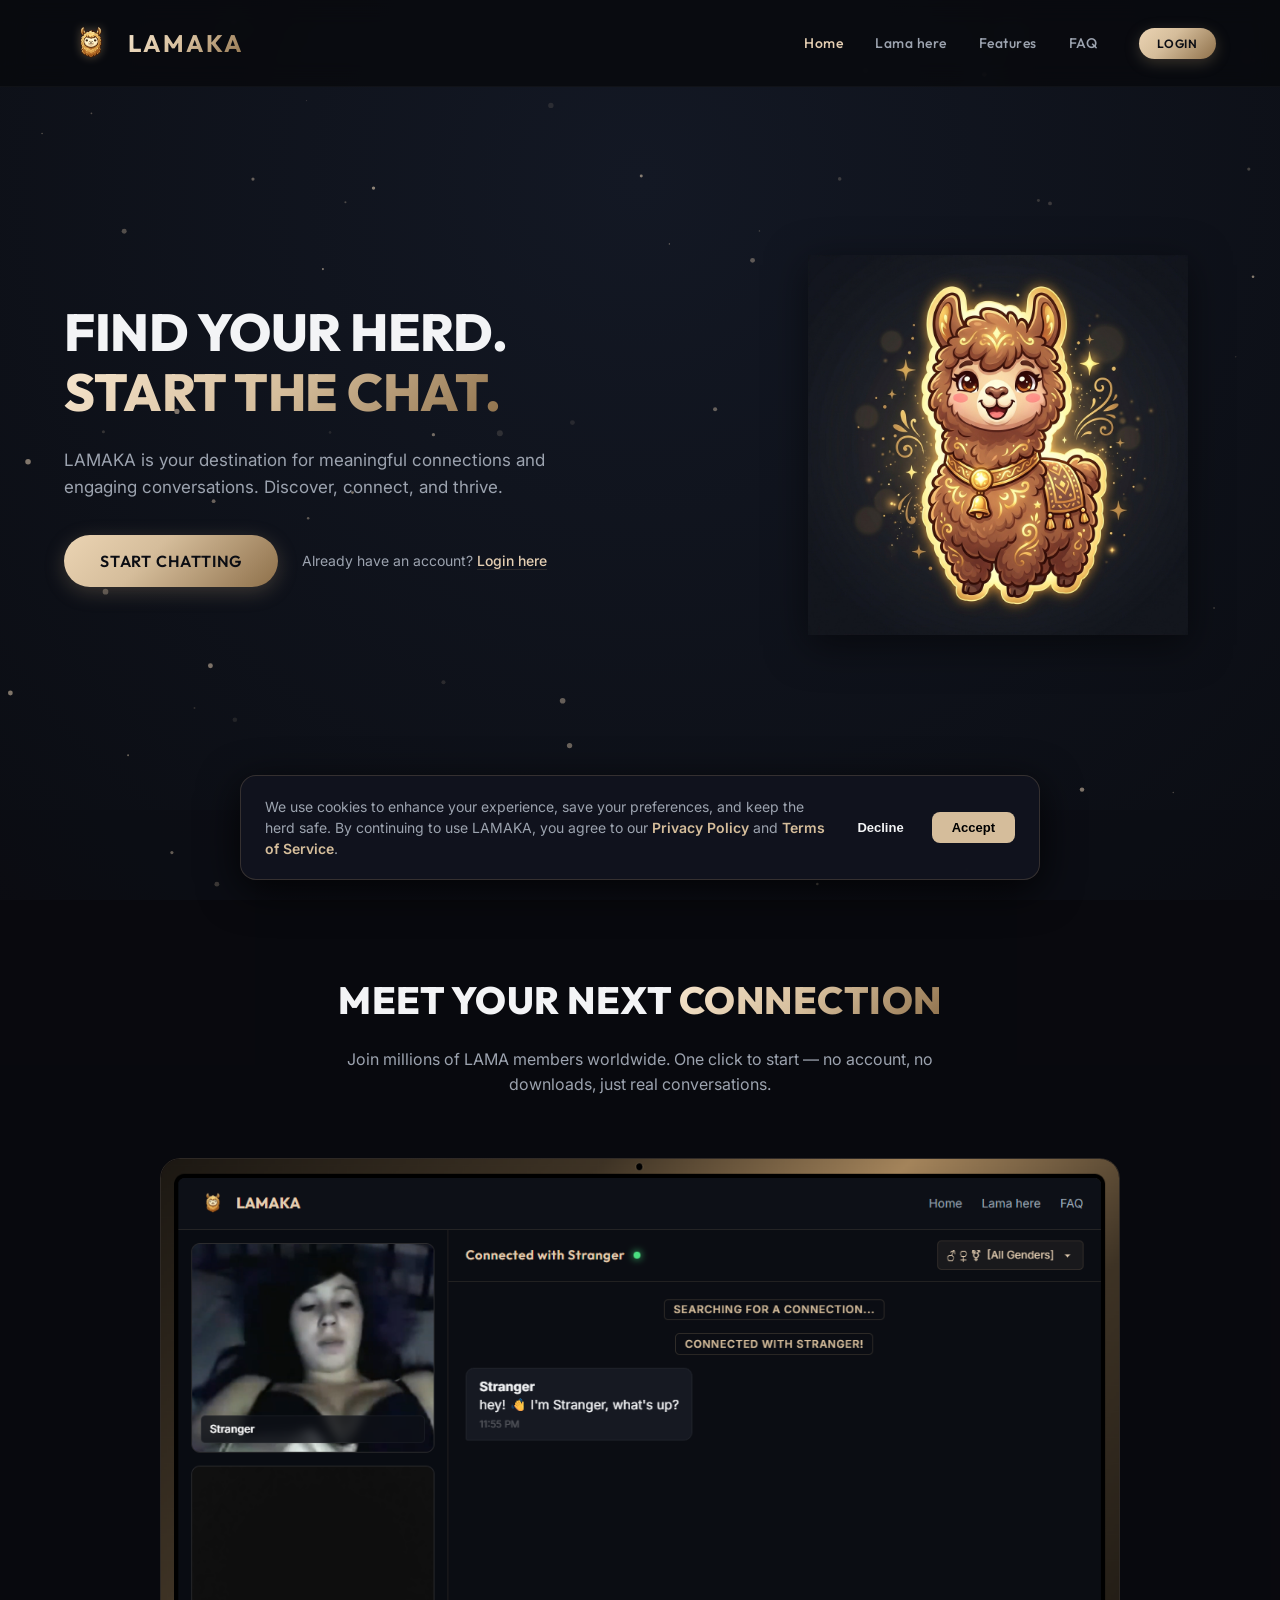
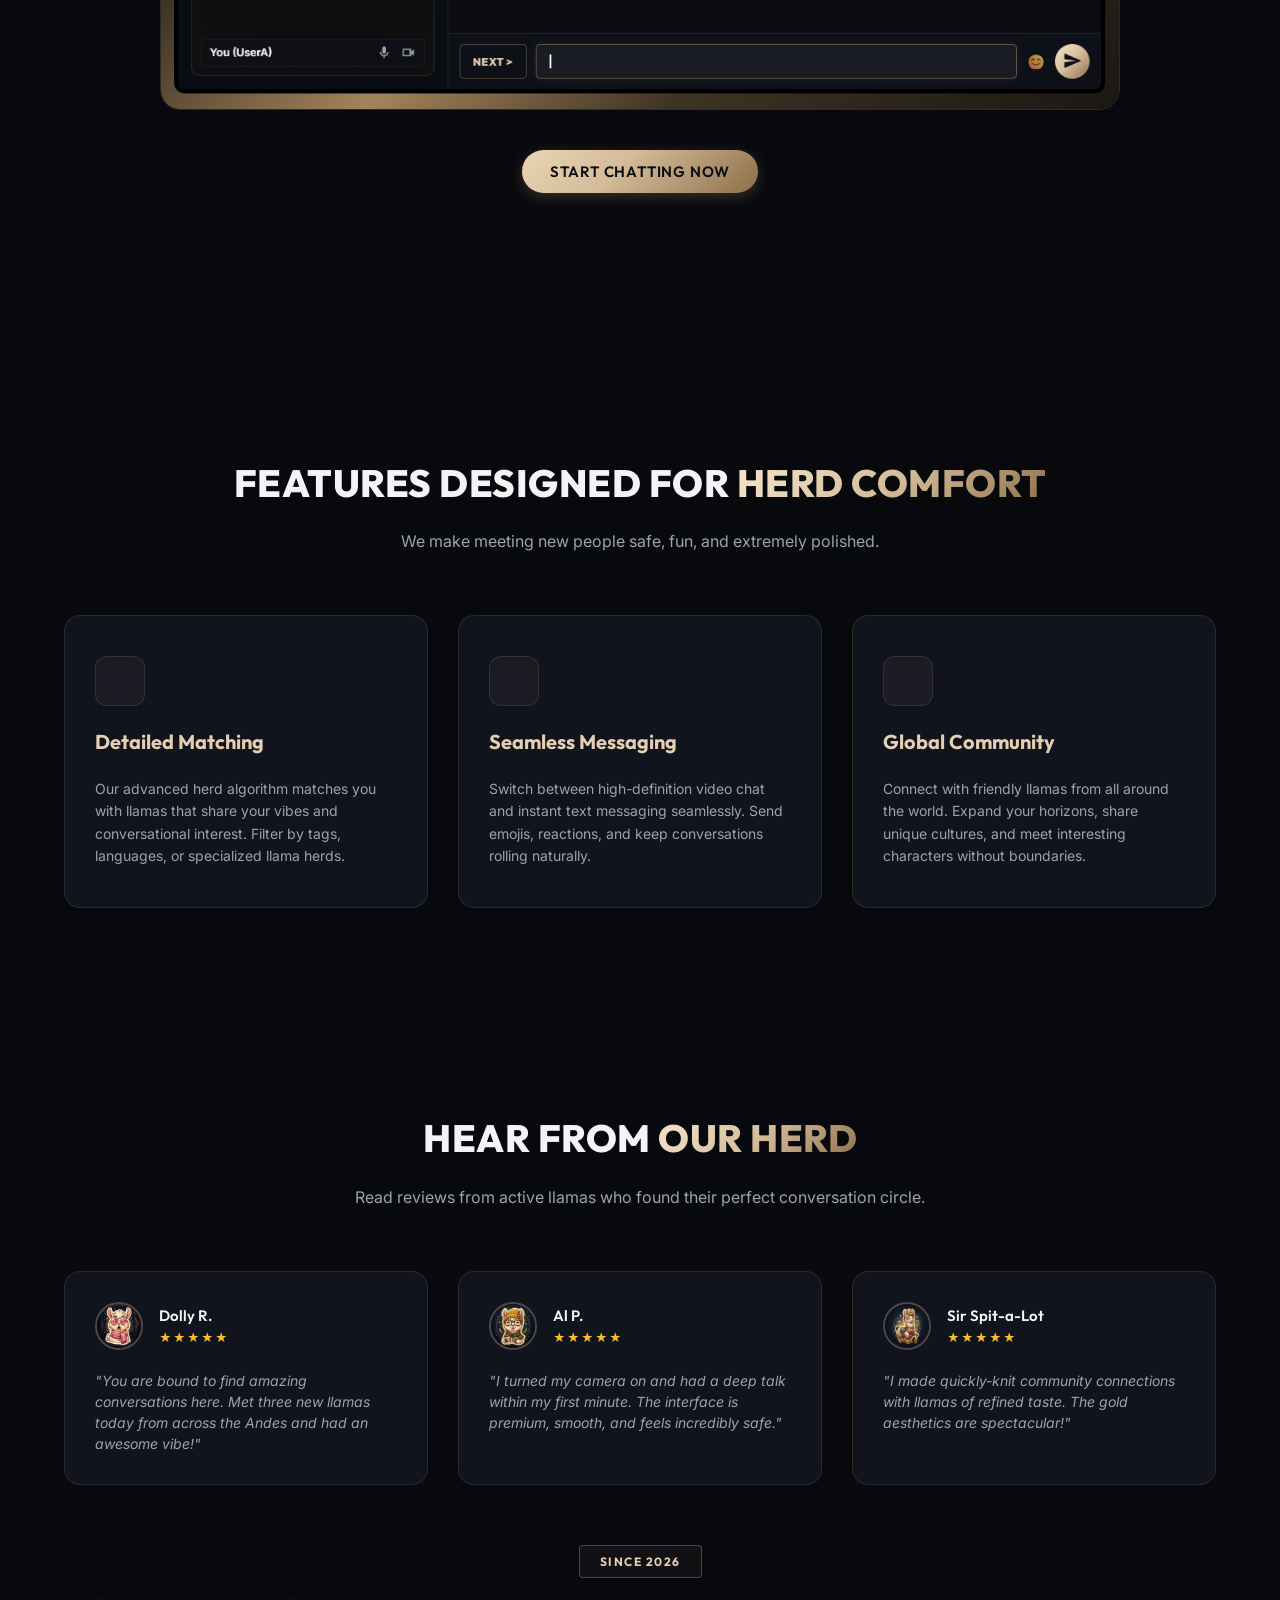
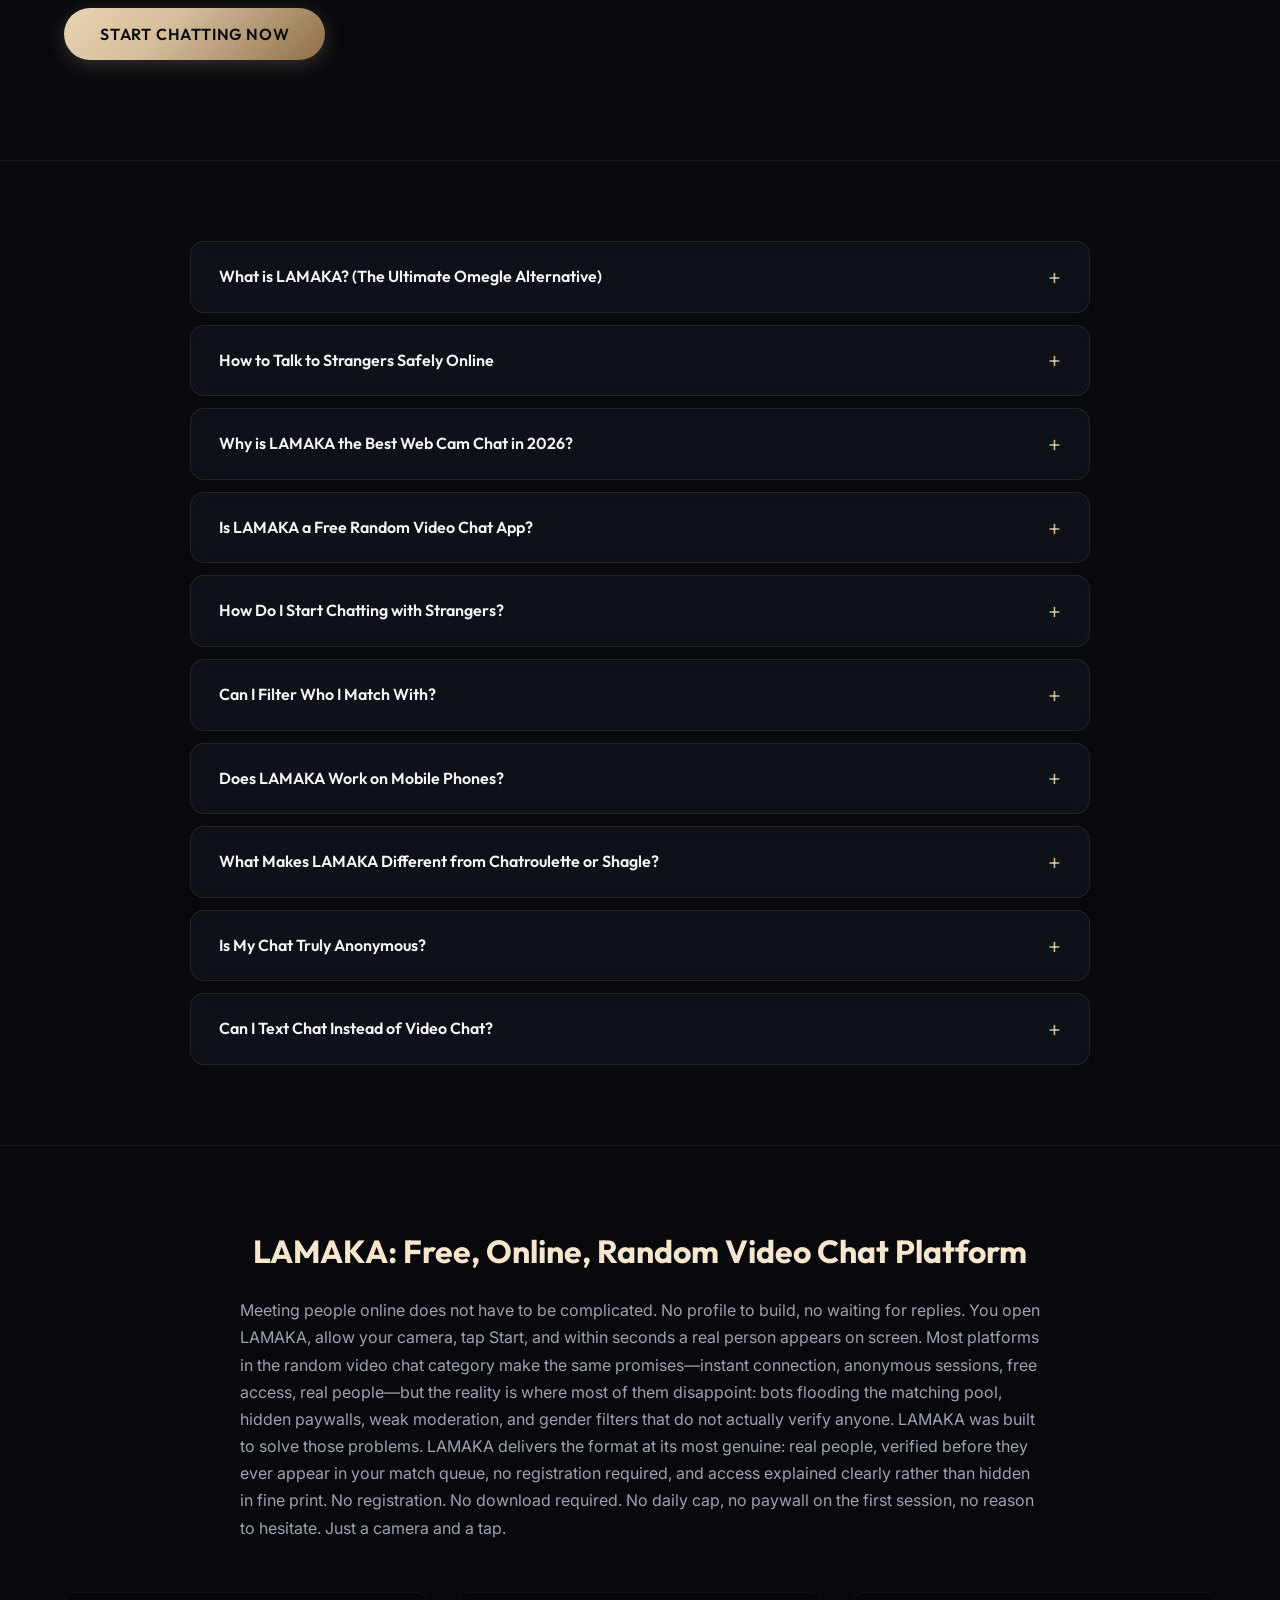
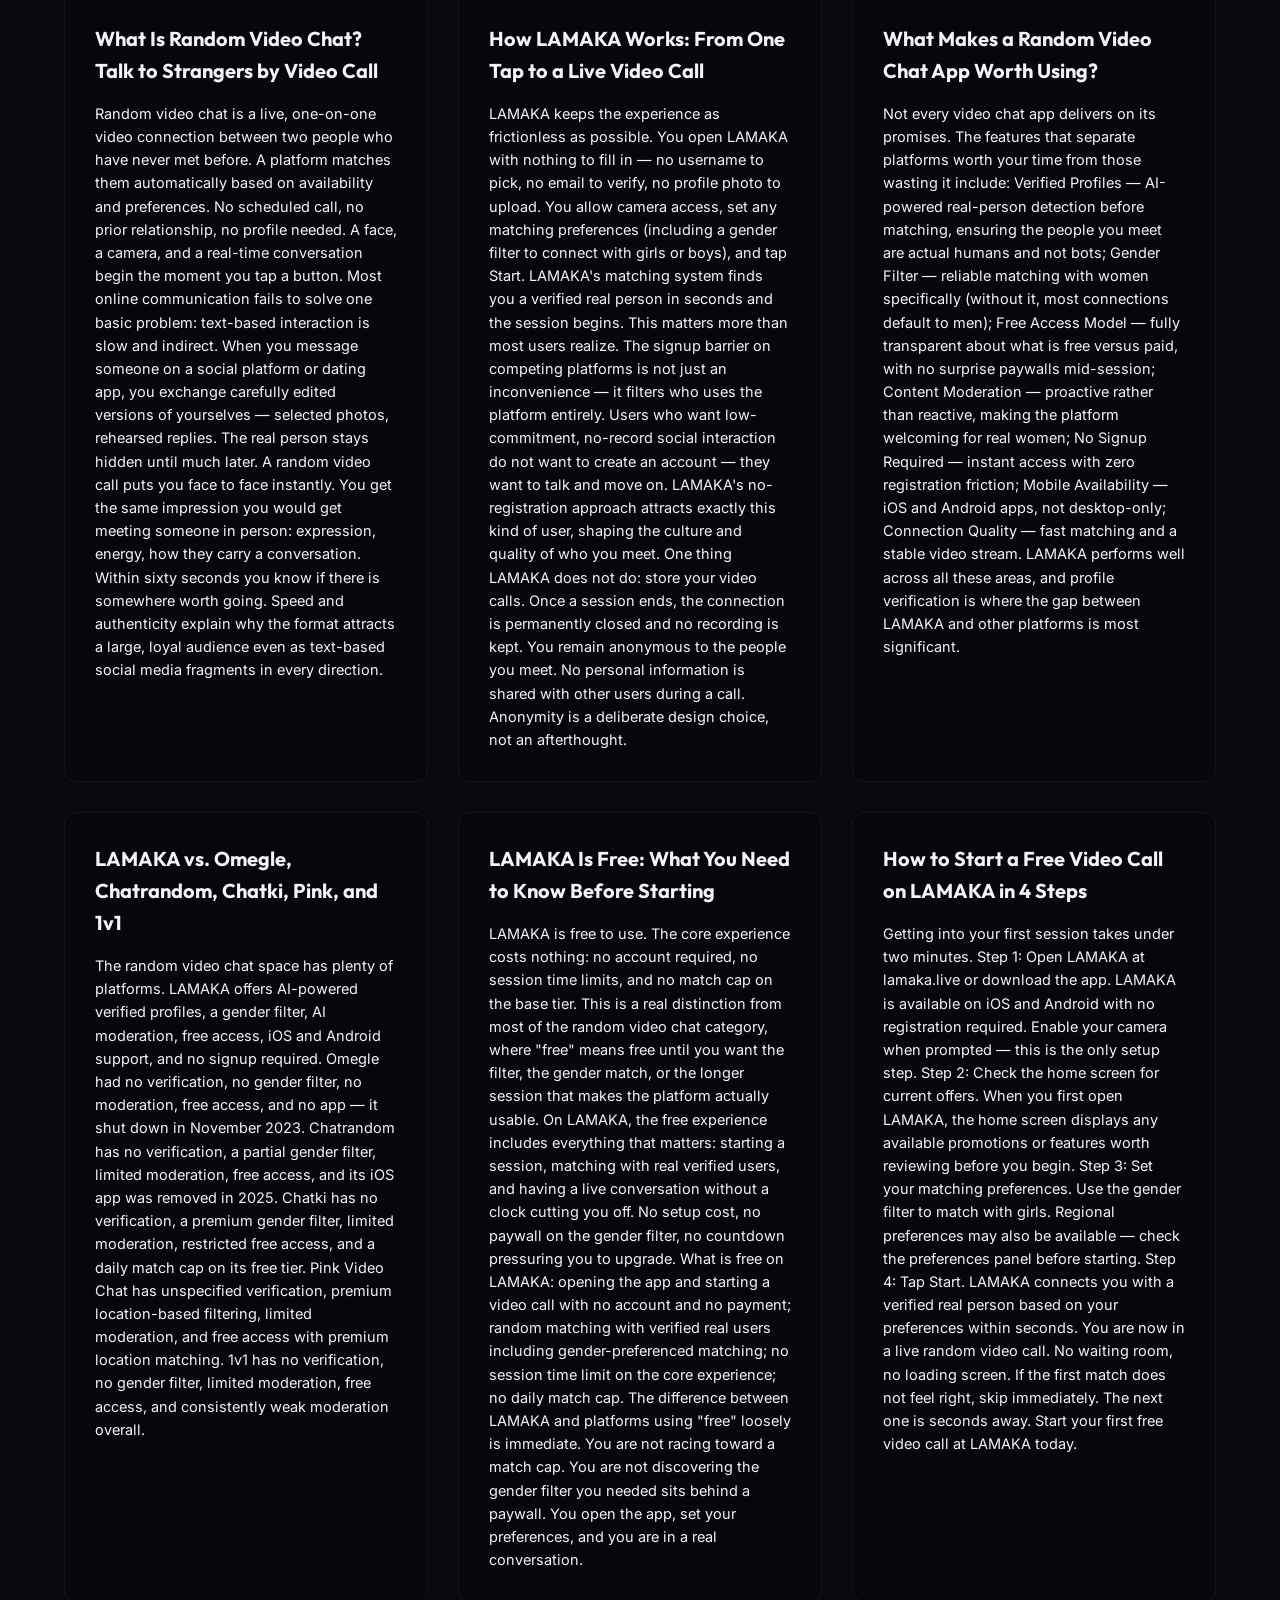
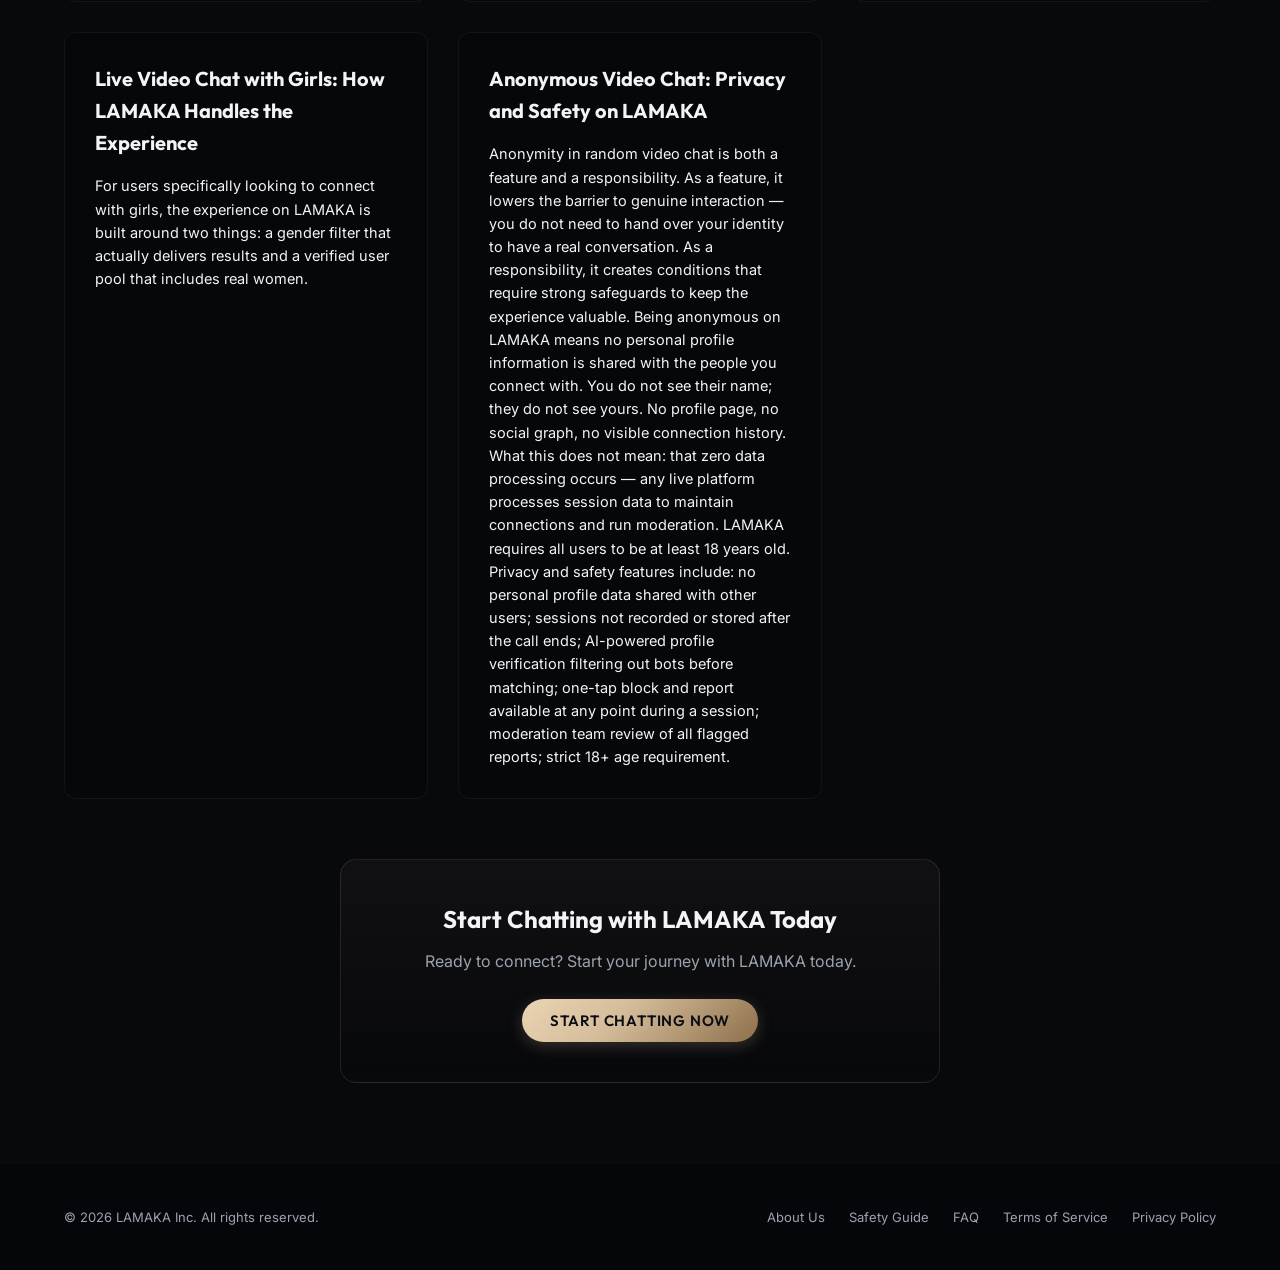
==== commit a81948ab: "Configure Vercel cleanUrls and remove .html extension from all internal links" ====
--- a/index.html
+++ b/index.html
@@ -51,7 +51,7 @@
         <a href="#simulator-section" class="nav-link">Lama here</a>
         <a href="#features" class="nav-link">Features</a>
         <a href="#testimonials" class="nav-link">FAQ</a>
-        <button id="navStartChatBtn" class="btn btn-gold-filled" style="padding: 8px 18px; font-size: 12px; margin-left: 10px;" onclick="window.location.href='login.html'">LOGIN</button>
+        <button id="navStartChatBtn" class="btn btn-gold-filled" style="padding: 8px 18px; font-size: 12px; margin-left: 10px;" onclick="window.location.href='/login'">LOGIN</button>
       </nav>
     </div>
   </header>
@@ -63,8 +63,8 @@
         <h1 class="hero-title">FIND YOUR HERD.<br><span class="gold-gradient-text">START THE CHAT.</span></h1>
         <p class="hero-subtitle">LAMAKA is your destination for meaningful connections and engaging conversations. Discover, connect, and thrive.</p>
         <div class="hero-actions">
-            <button id="heroStartChatBtn" class="btn btn-gold-large pulse-effect" style="border:none; cursor:pointer;" onclick="window.location.href='signup.html'">START CHATTING</button>
-          <span class="action-subtext">Already have an account? <a href="login.html" class="signup-link">Login here</a></span>
+            <button id="heroStartChatBtn" class="btn btn-gold-large pulse-effect" style="border:none; cursor:pointer;" onclick="window.location.href='/signup'">START CHATTING</button>
+          <span class="action-subtext">Already have an account? <a href="/login" class="signup-link">Login here</a></span>
         </div>
       </div>
       <div class="hero-image-wrapper">
@@ -89,7 +89,7 @@
       </div>
 
       <div class="simulator-cta text-center">
-        <button id="mainStartChatBtn" class="btn btn-gold-filled pulse-effect" onclick="window.location.href='signup.html'">START CHATTING NOW</button>
+        <button id="mainStartChatBtn" class="btn btn-gold-filled pulse-effect" onclick="window.location.href='/signup'">START CHATTING NOW</button>
       </div>
 
     </div>
@@ -206,7 +206,7 @@
       </div>
 
       <div class="cta-actions" style="margin-top: 30px;">
-        <button id="bottomStartChatBtn" class="btn btn-gold-large pulse-effect" style="border:none; cursor:pointer;" onclick="window.location.href='login.html'">START CHATTING NOW</button>
+        <button id="bottomStartChatBtn" class="btn btn-gold-large pulse-effect" style="border:none; cursor:pointer;" onclick="window.location.href='/login'">START CHATTING NOW</button>
       </div>
     </div>
   </section>
@@ -364,11 +364,11 @@
         <span class="copyright">© 2026 LAMAKA Inc. All rights reserved.</span>
       </div>
       <div class="footer-right">
-        <a href="about.html" class="footer-link">About Us</a>
-        <a href="safety.html" class="footer-link">Safety Guide</a>
-        <a href="faq.html" class="footer-link">FAQ</a>
-        <a href="terms.html" class="footer-link">Terms of Service</a>
-        <a href="privacy.html" class="footer-link">Privacy Policy</a>
+        <a href="/about" class="footer-link">About Us</a>
+        <a href="/safety" class="footer-link">Safety Guide</a>
+        <a href="/faq" class="footer-link">FAQ</a>
+        <a href="/terms" class="footer-link">Terms of Service</a>
+        <a href="/privacy" class="footer-link">Privacy Policy</a>
       </div>
     </div>
   </footer>
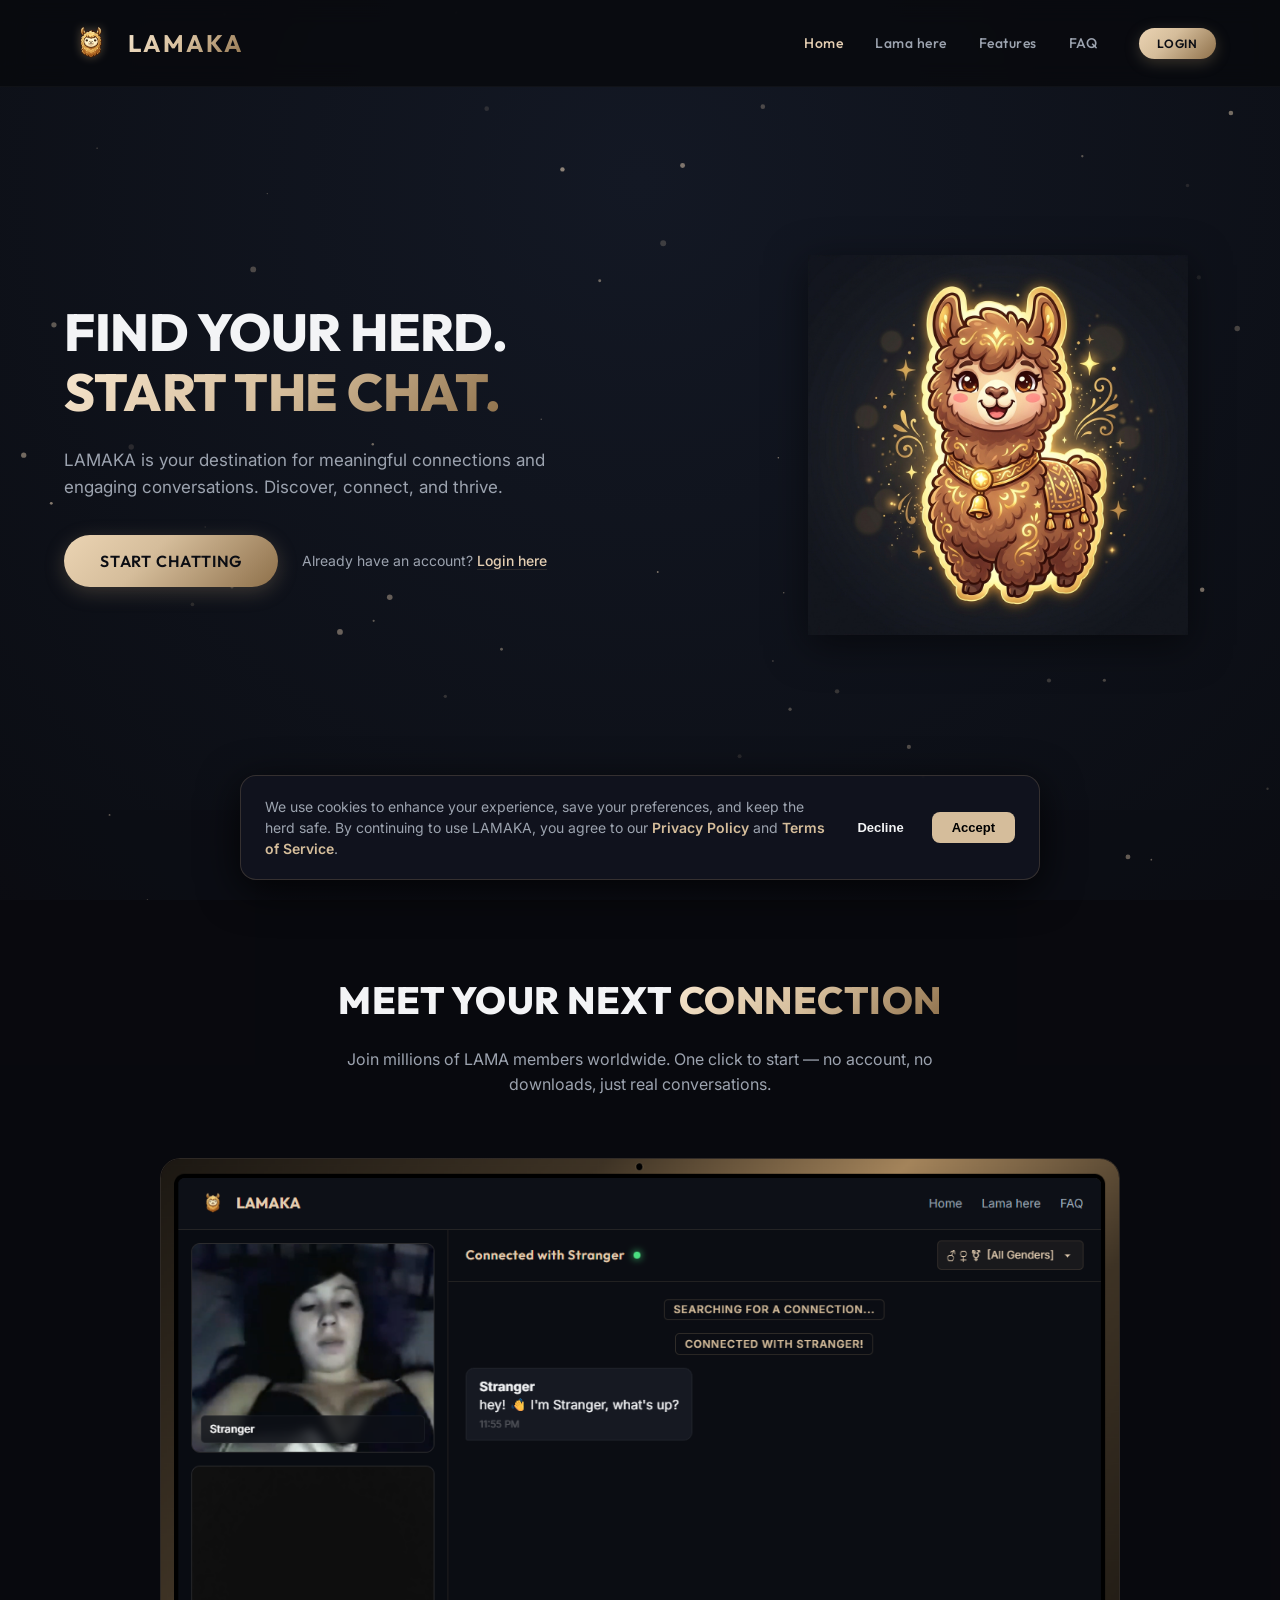
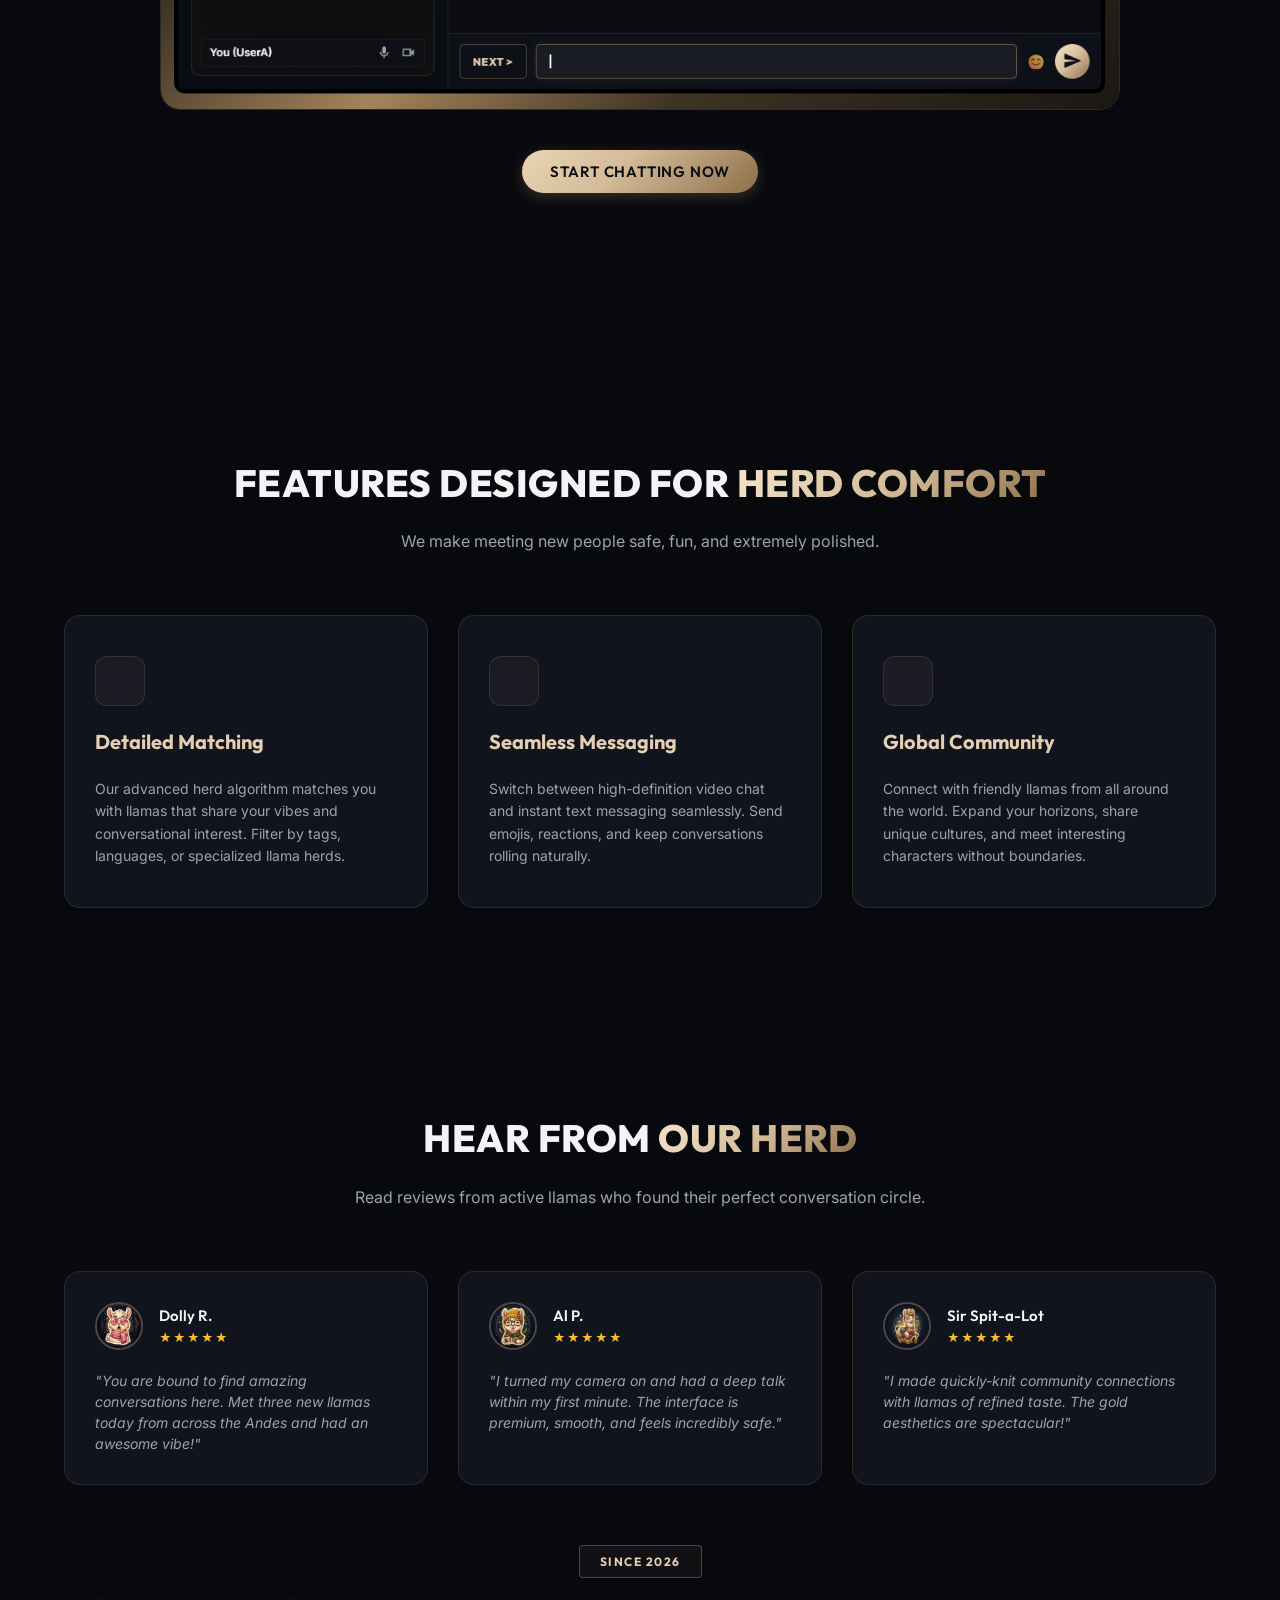
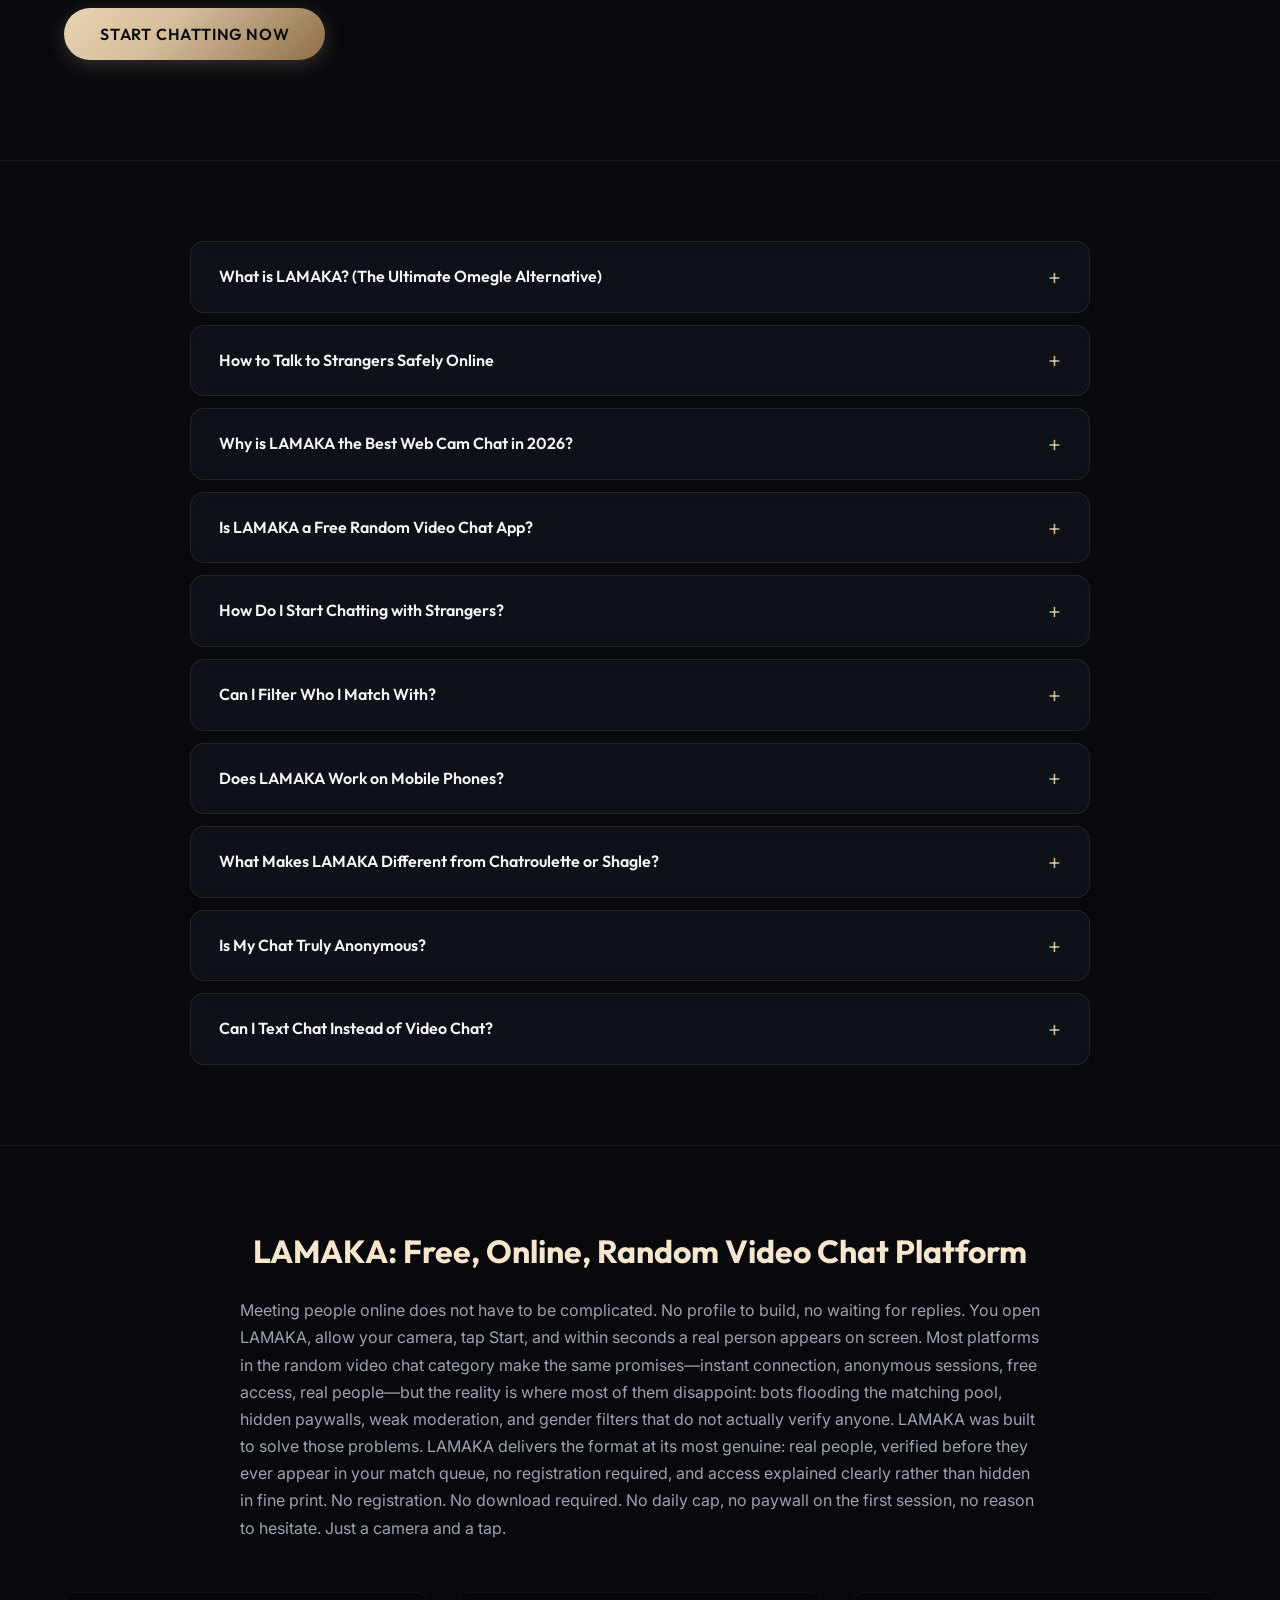
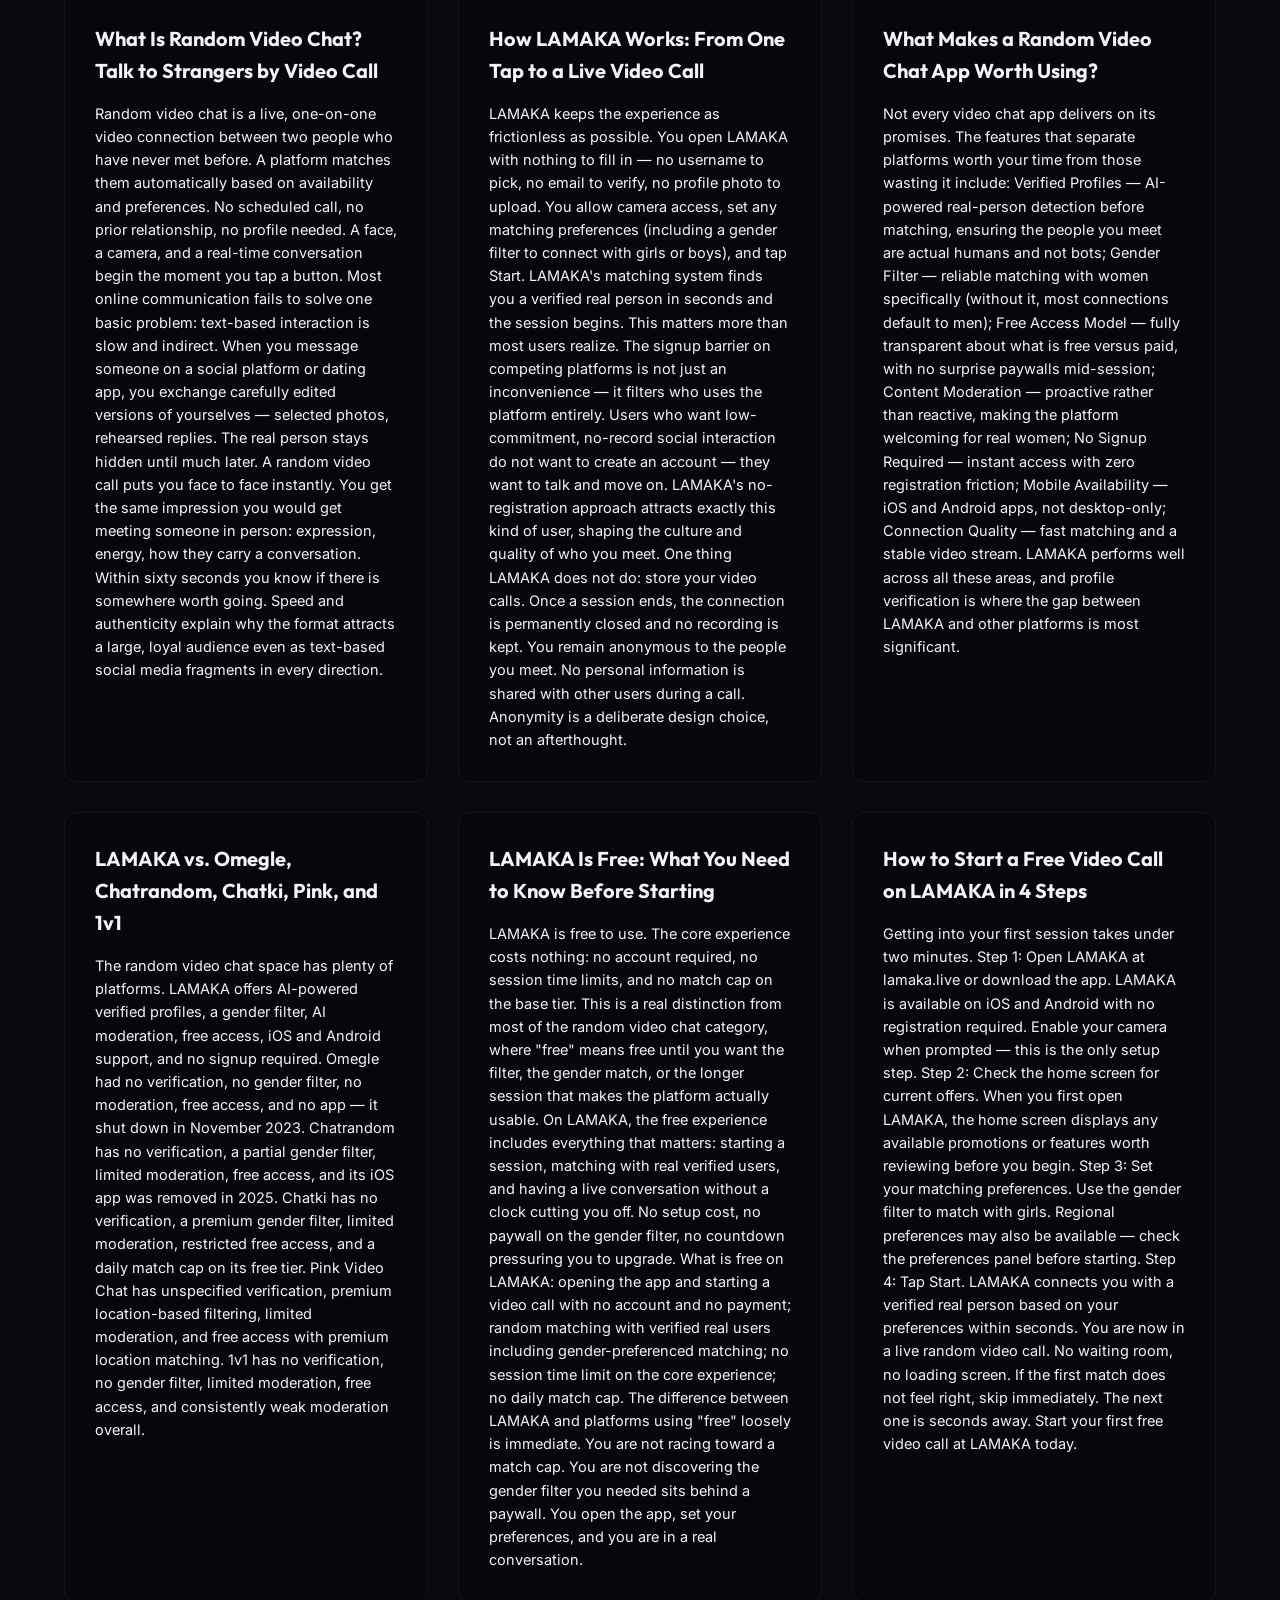
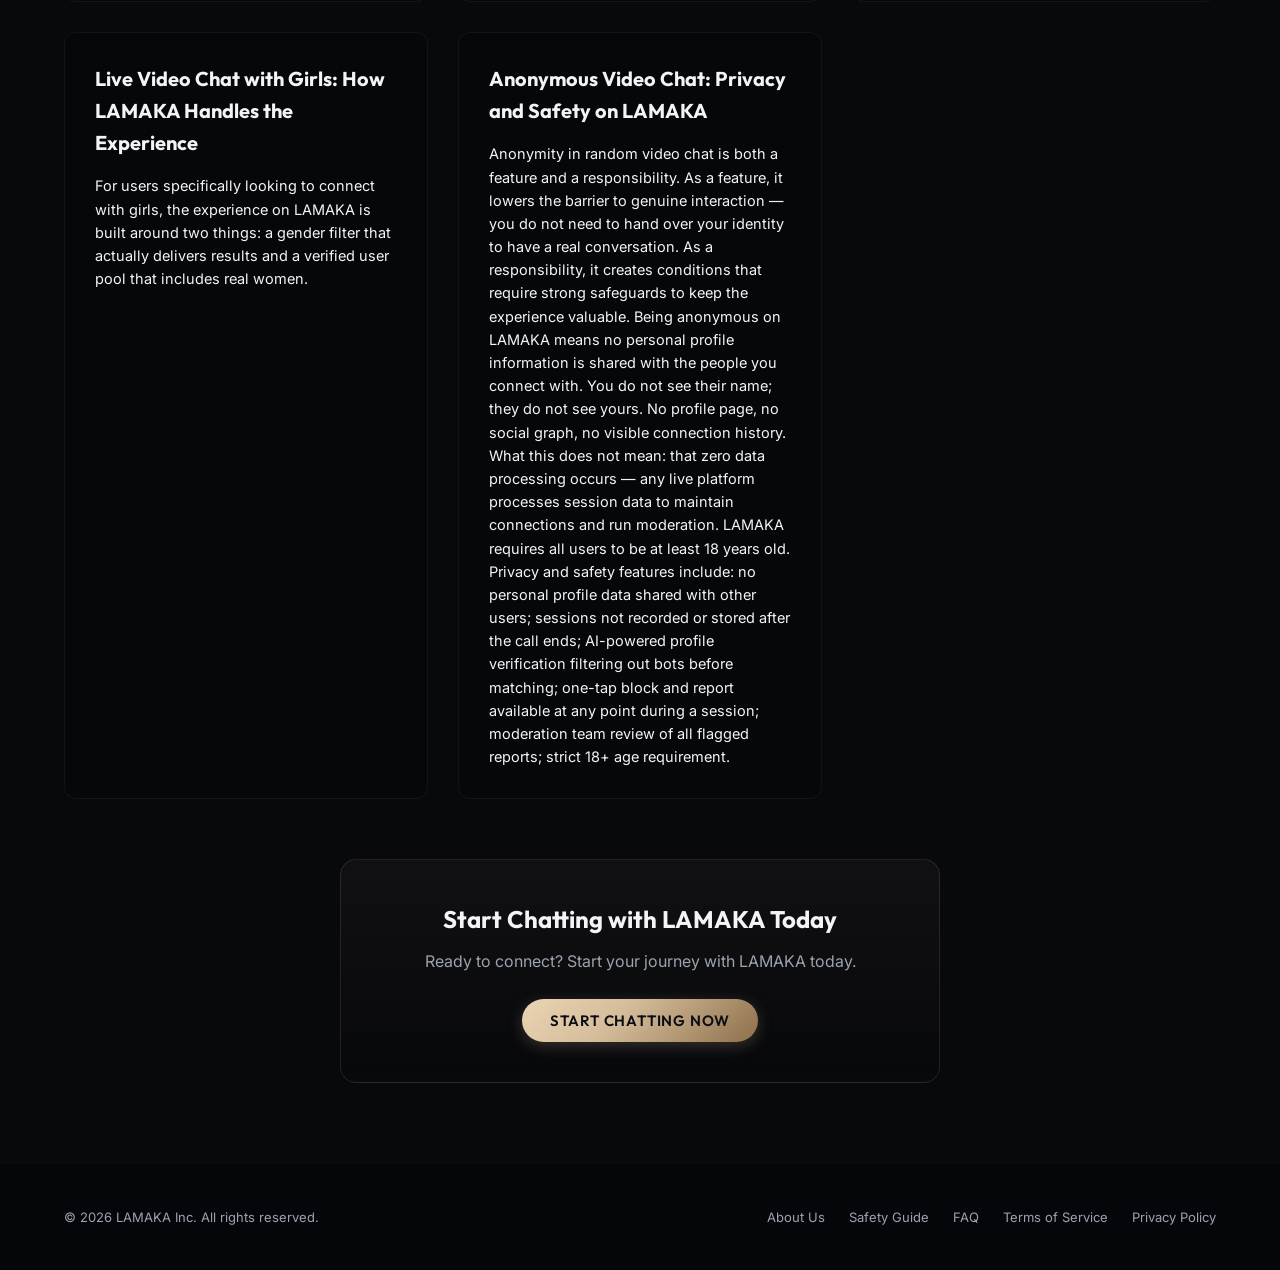
==== commit a9164422: "Add Google site verification meta tag" ====
--- a/index.html
+++ b/index.html
@@ -31,6 +31,7 @@
     }
   }
   </script>
+  <meta name="google-site-verification" content="3_CeHzeBYpq9Q8B7JQko2BYovDz8vvmIU0aniYkECk0" />
 </head>
 <body>
 
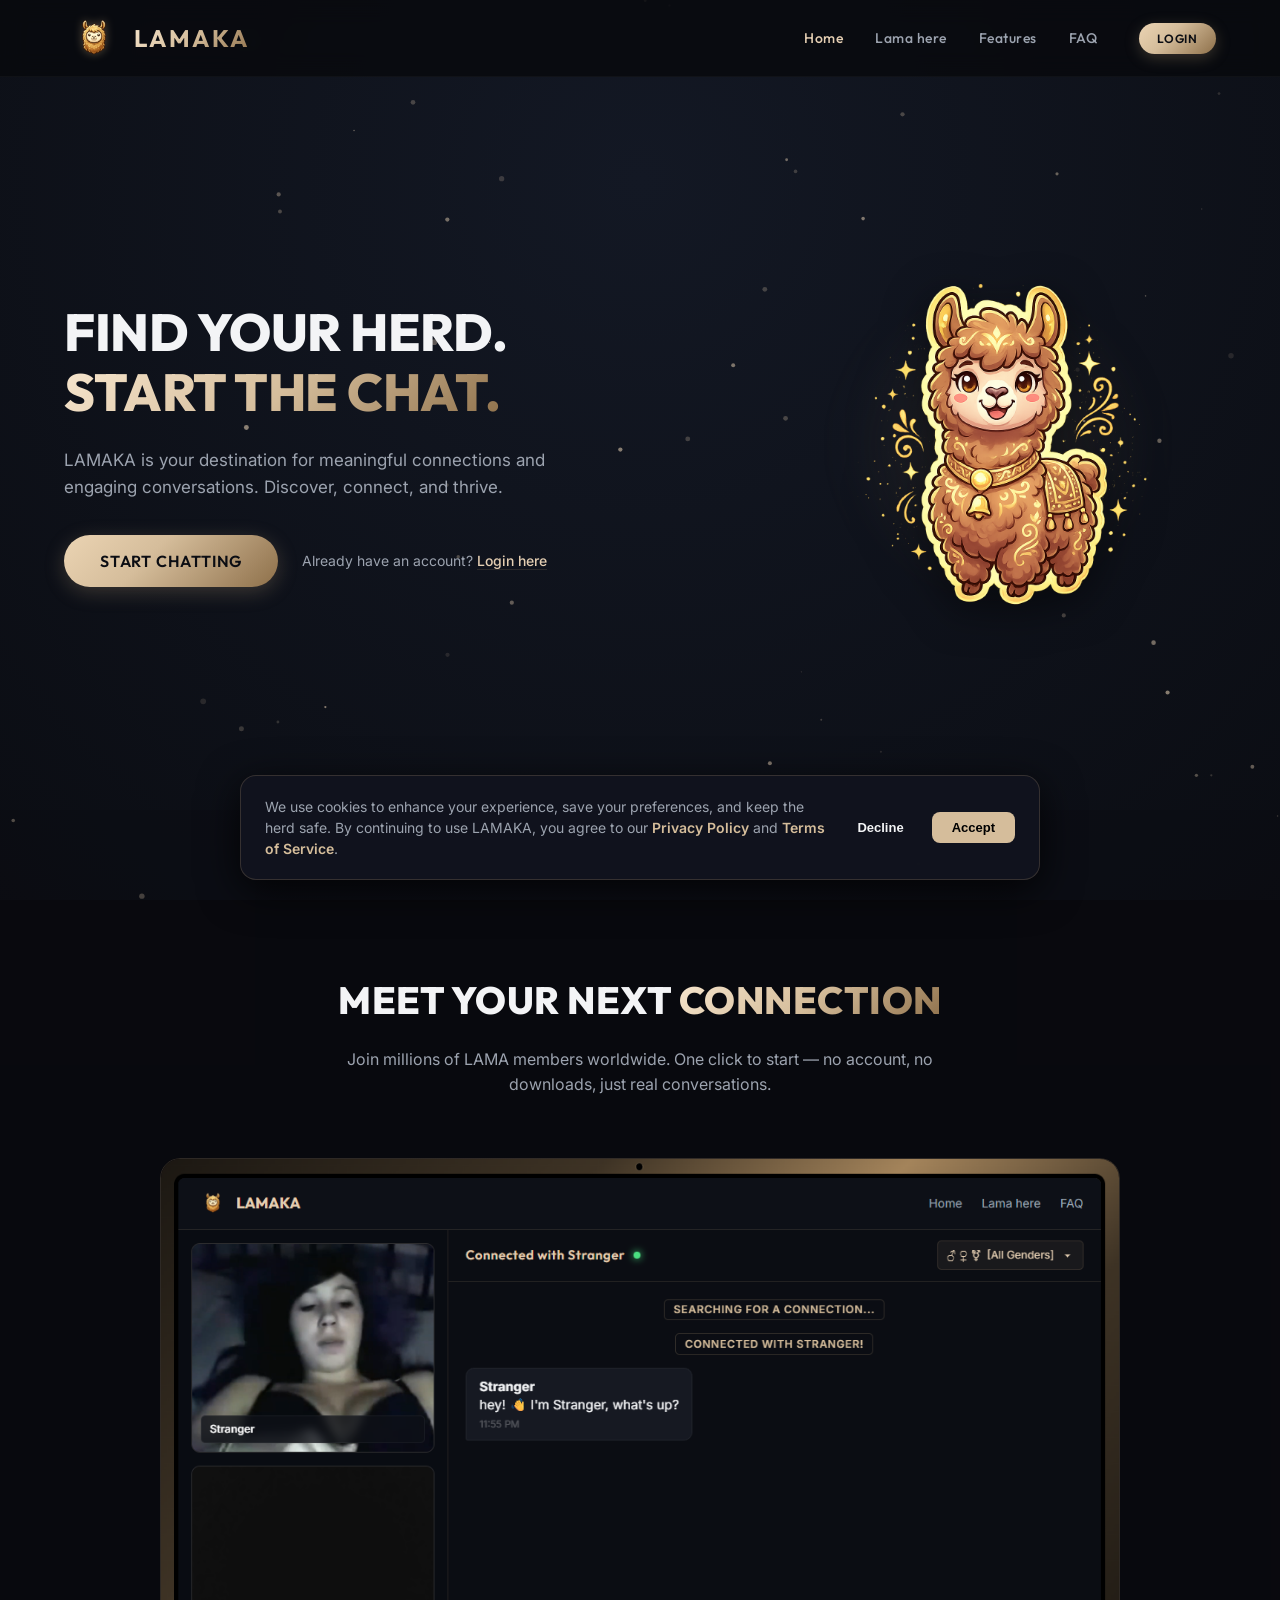
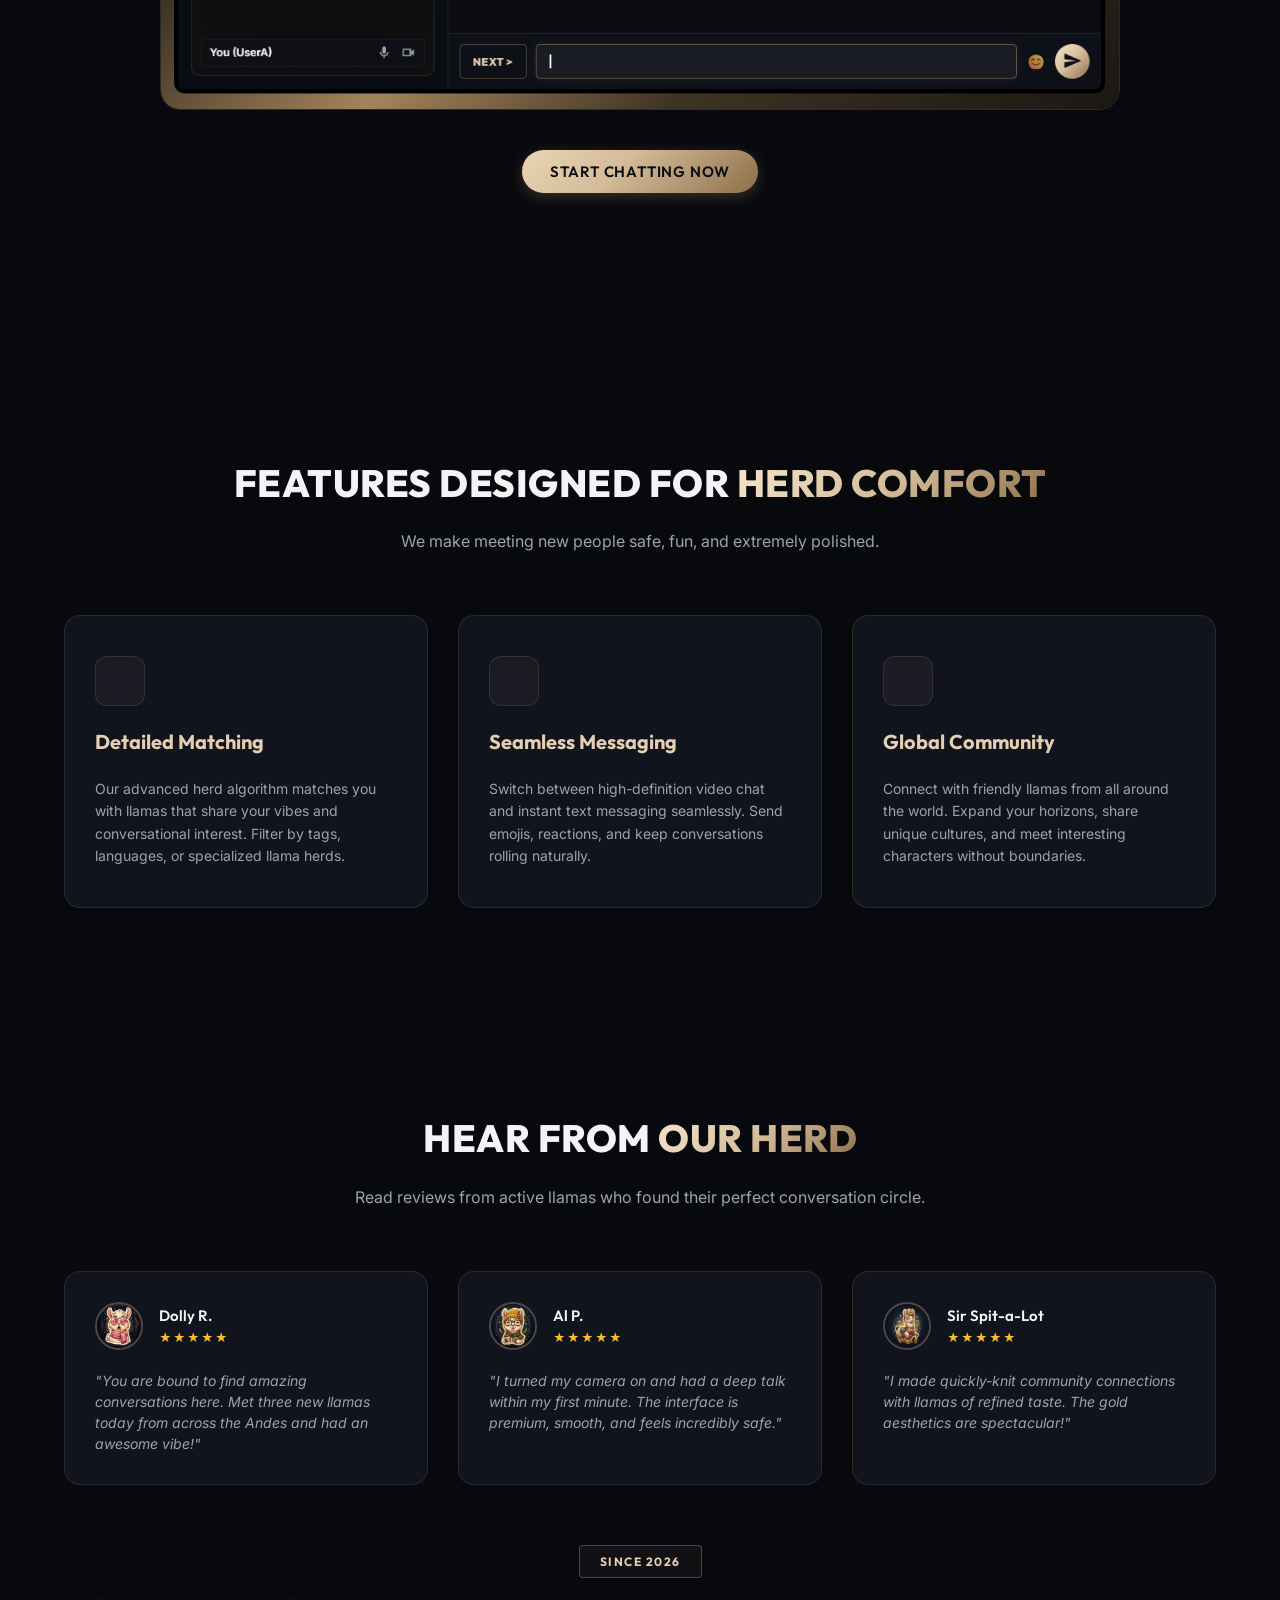
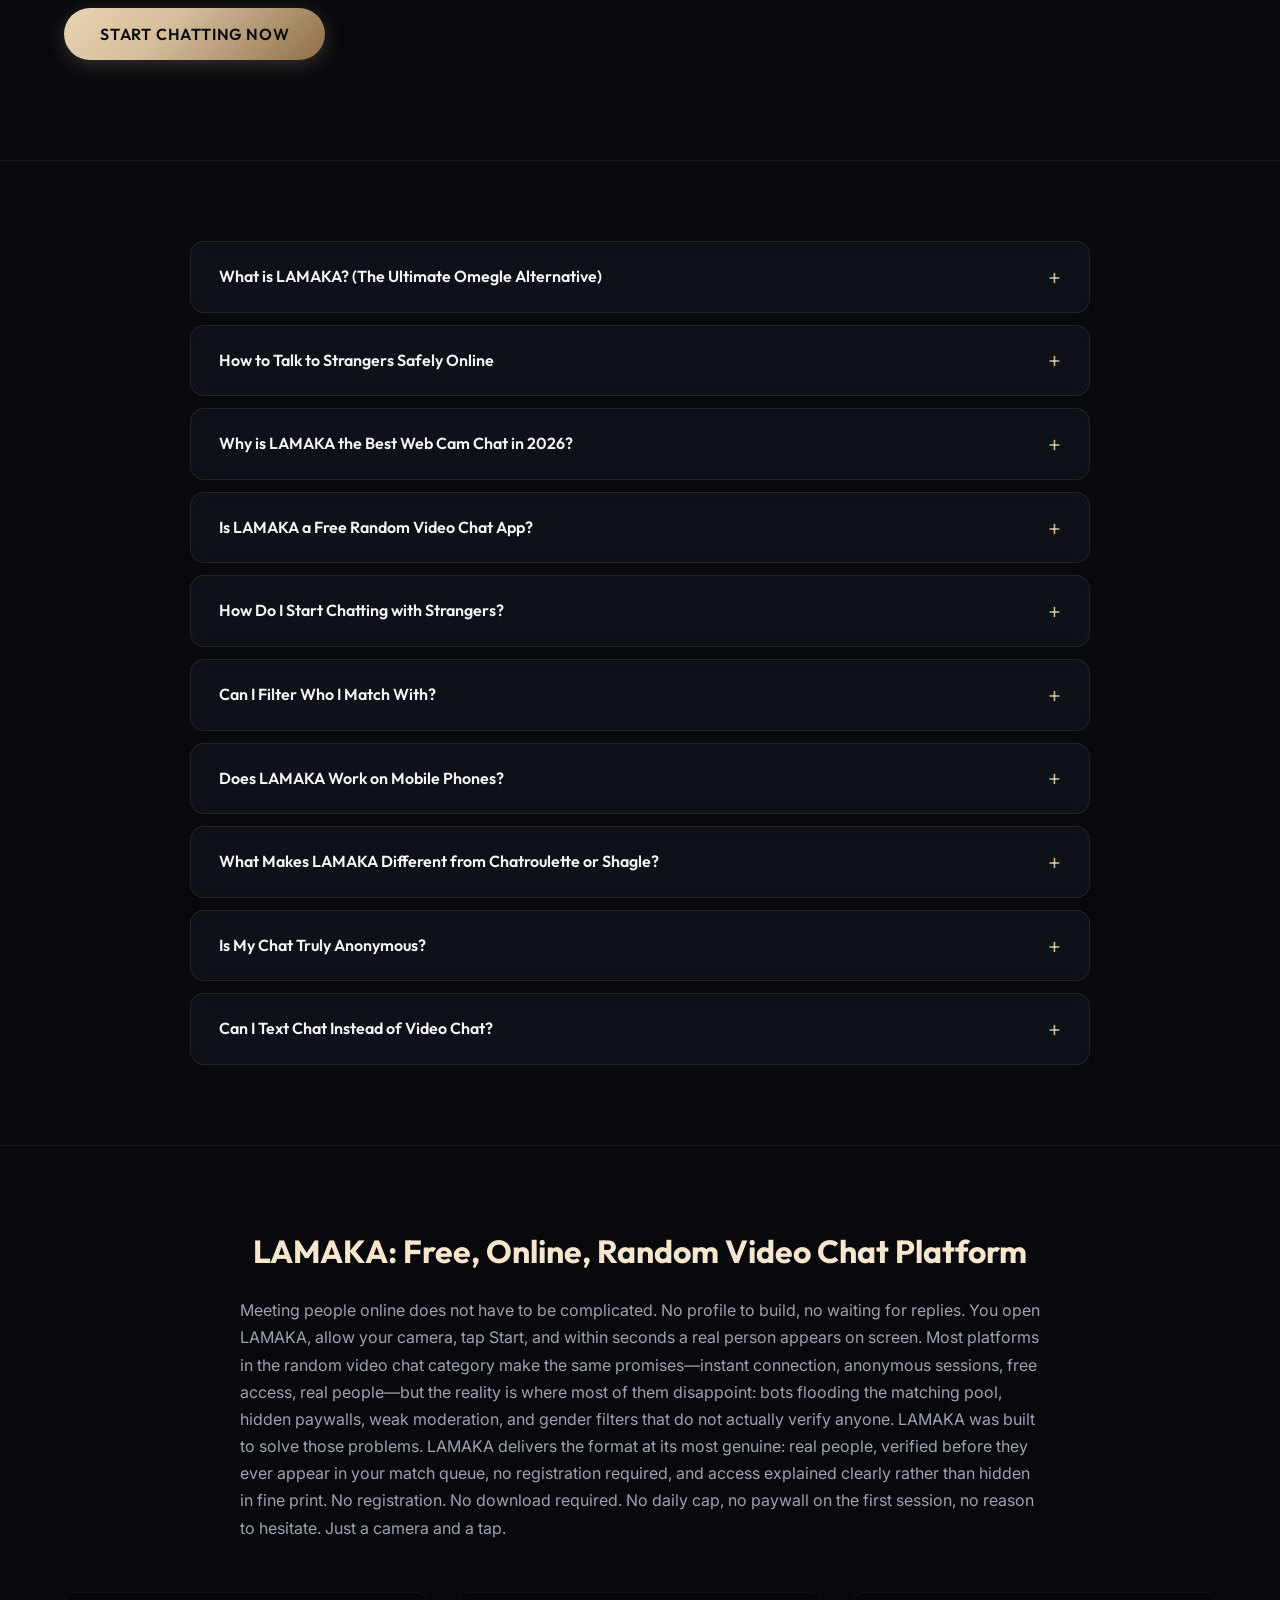
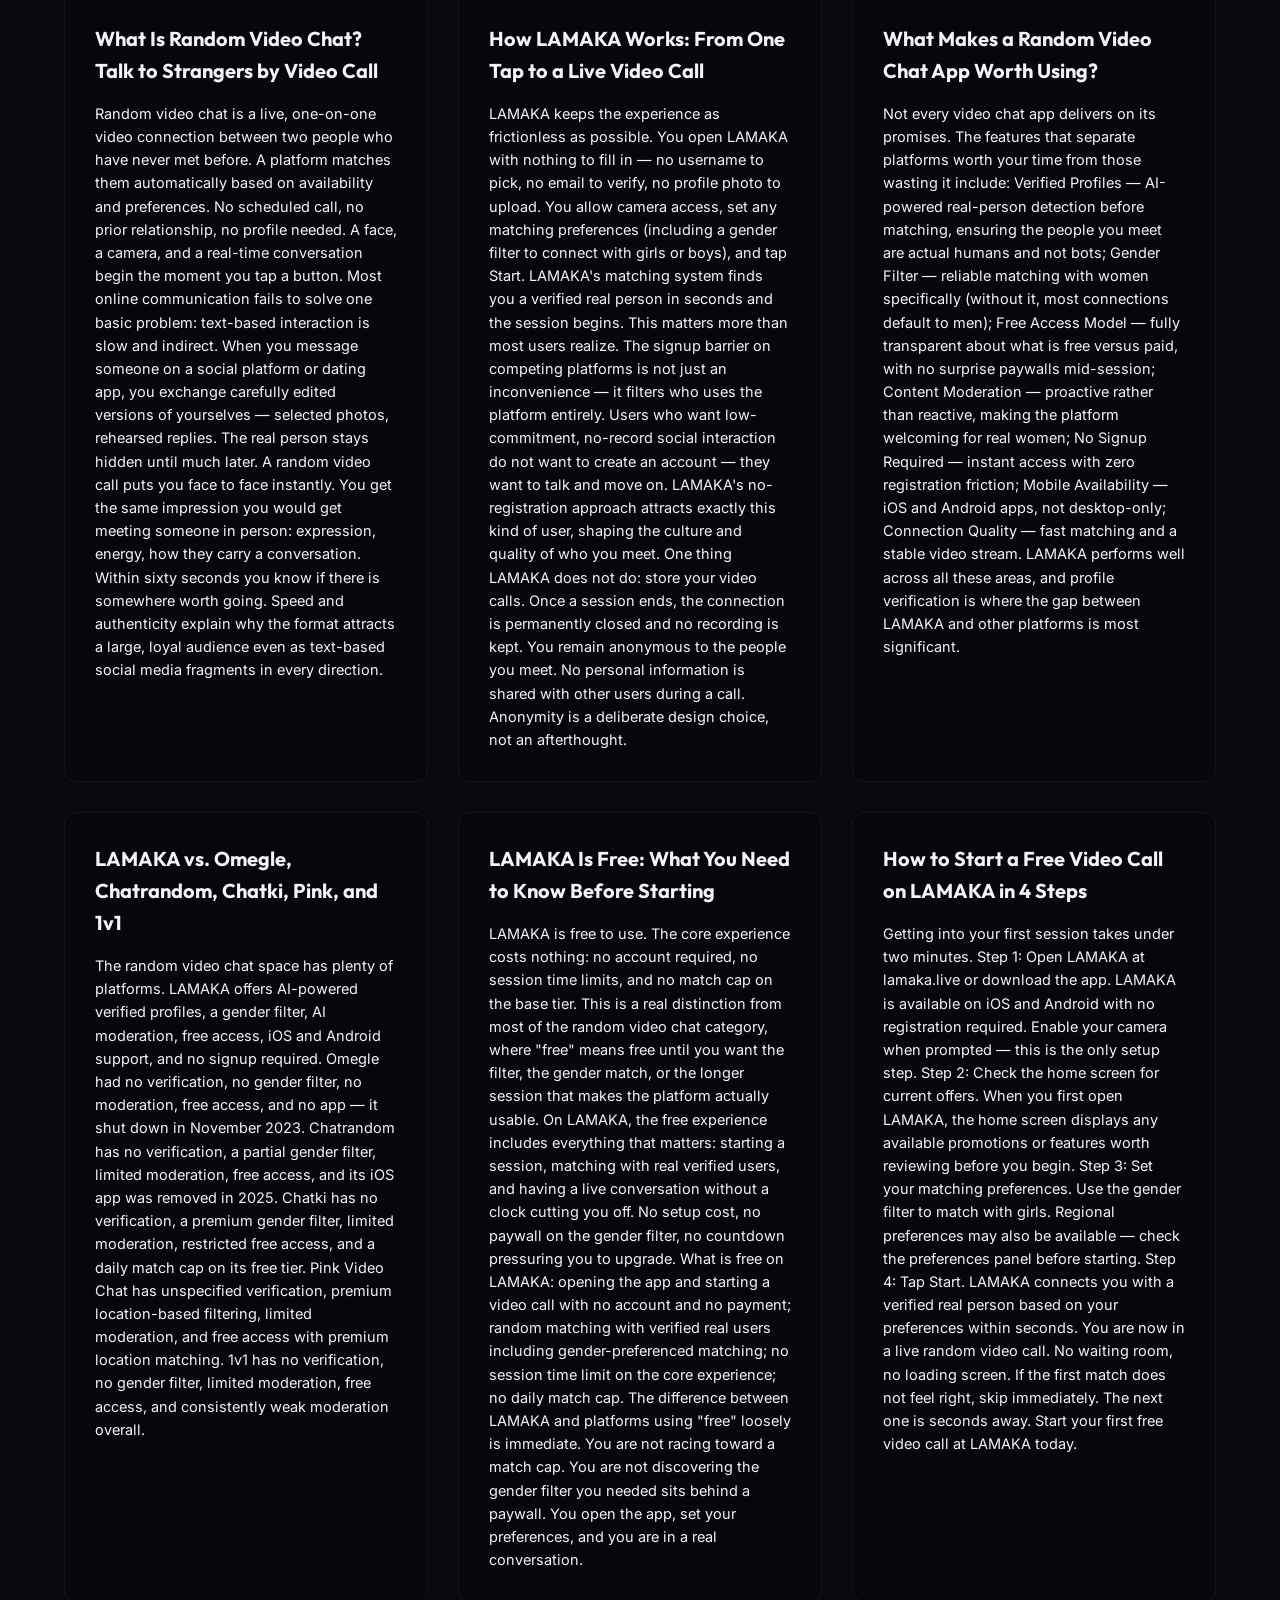
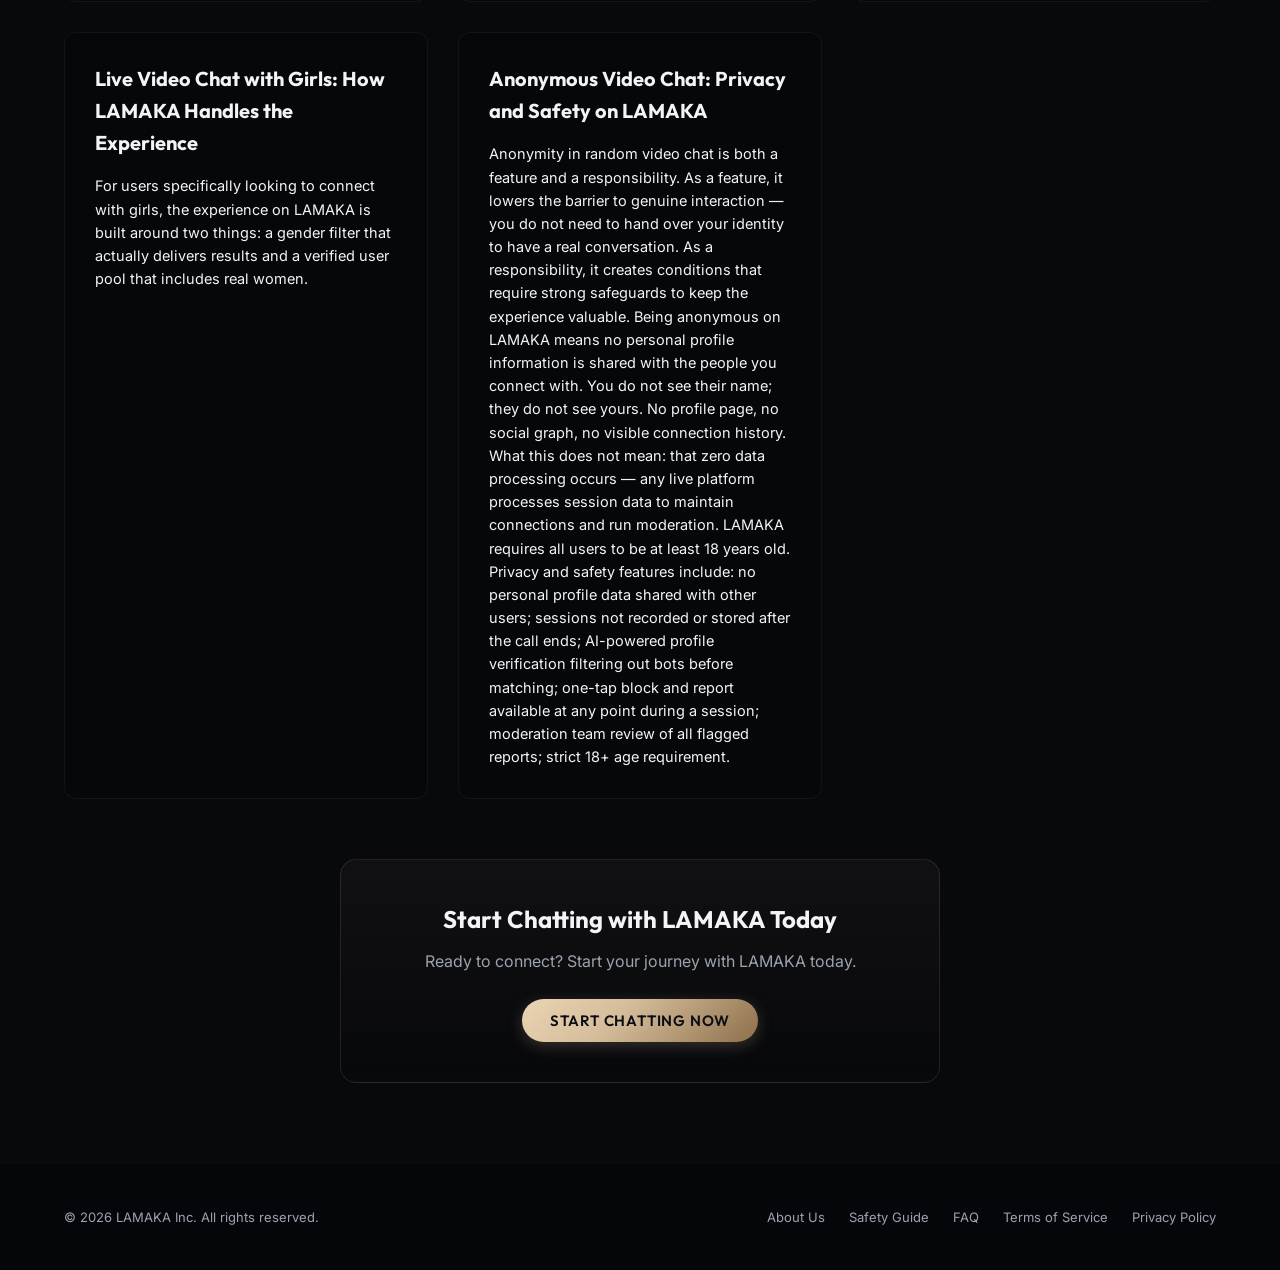
==== commit 9745c039: "this si test" ====
--- a/index.html
+++ b/index.html
@@ -41,21 +41,27 @@
   <div id="landing-view">
     <!-- Header Navigation -->
     <header class="app-header">
-    <div class="container header-container">
-      <div class="logo">
-        <img src="icon.png" alt="LAMAKA Logo" class="logo-svg">
-        <span class="logo-text">LAMAKA</span>
-      </div>
-
-      <nav class="nav-links" style="align-items: center;">
-        <a href="#hero" class="nav-link active">Home</a>
-        <a href="#simulator-section" class="nav-link">Lama here</a>
-        <a href="#features" class="nav-link">Features</a>
-        <a href="#testimonials" class="nav-link">FAQ</a>
-        <button id="navStartChatBtn" class="btn btn-gold-filled" style="padding: 8px 18px; font-size: 12px; margin-left: 10px;" onclick="window.location.href='/login'">LOGIN</button>
-      </nav>
-    </div>
-  </header>
+      <div class="container header-container">
+        <div class="logo">
+          <img src="icon.png" alt="LAMAKA Logo" class="logo-svg">
+          <span class="logo-text">LAMAKA</span>
+        </div>
+
+        <nav class="nav-links" style="align-items: center;">
+          <a href="#hero" class="nav-link active">Home</a>
+          <a href="#simulator-section" class="nav-link">Lama here</a>
+          <a href="#features" class="nav-link">Features</a>
+          <a href="#testimonials" class="nav-link">FAQ</a>
+          <button id="navStartChatBtn" class="btn btn-gold-filled" style="padding: 8px 18px; font-size: 12px; margin-left: 10px;" onclick="window.location.href='/login.html'">LOGIN</button>
+        </nav>
+
+        <!-- Mobile-only buttons (shown when desktop nav is hidden) -->
+        <div class="mobile-nav-btns">
+          <button class="btn btn-gold-outline mobile-login-btn" onclick="window.location.href='/login.html'">LOGIN</button>
+          <button class="btn btn-gold-filled mobile-signup-btn" onclick="window.location.href='/signup.html'">SIGN UP</button>
+        </div>
+      </div>
+    </header>
 
   <!-- Hero Section -->
   <section id="hero" class="hero-section">
@@ -64,8 +70,8 @@
         <h1 class="hero-title">FIND YOUR HERD.<br><span class="gold-gradient-text">START THE CHAT.</span></h1>
         <p class="hero-subtitle">LAMAKA is your destination for meaningful connections and engaging conversations. Discover, connect, and thrive.</p>
         <div class="hero-actions">
-            <button id="heroStartChatBtn" class="btn btn-gold-large pulse-effect" style="border:none; cursor:pointer;" onclick="window.location.href='/signup'">START CHATTING</button>
-          <span class="action-subtext">Already have an account? <a href="/login" class="signup-link">Login here</a></span>
+            <button id="heroStartChatBtn" class="btn btn-gold-large pulse-effect" style="border:none; cursor:pointer;" onclick="window.location.href='/signup.html'">START CHATTING</button>
+          <span class="action-subtext">Already have an account? <a href="/login.html" class="signup-link">Login here</a></span>
         </div>
       </div>
       <div class="hero-image-wrapper">
@@ -90,7 +96,7 @@
       </div>
 
       <div class="simulator-cta text-center">
-        <button id="mainStartChatBtn" class="btn btn-gold-filled pulse-effect" onclick="window.location.href='/signup'">START CHATTING NOW</button>
+        <button id="mainStartChatBtn" class="btn btn-gold-filled pulse-effect" onclick="window.location.href='/signup.html'">START CHATTING NOW</button>
       </div>
 
     </div>
@@ -207,7 +213,7 @@
       </div>
 
       <div class="cta-actions" style="margin-top: 30px;">
-        <button id="bottomStartChatBtn" class="btn btn-gold-large pulse-effect" style="border:none; cursor:pointer;" onclick="window.location.href='/login'">START CHATTING NOW</button>
+        <button id="bottomStartChatBtn" class="btn btn-gold-large pulse-effect" style="border:none; cursor:pointer;" onclick="window.location.href='/login.html'">START CHATTING NOW</button>
       </div>
     </div>
   </section>
@@ -365,15 +371,15 @@
         <span class="copyright">© 2026 LAMAKA Inc. All rights reserved.</span>
       </div>
       <div class="footer-right">
-        <a href="/about" class="footer-link">About Us</a>
-        <a href="/safety" class="footer-link">Safety Guide</a>
-        <a href="/faq" class="footer-link">FAQ</a>
-        <a href="/terms" class="footer-link">Terms of Service</a>
-        <a href="/privacy" class="footer-link">Privacy Policy</a>
+        <a href="/about.html" class="footer-link">About Us</a>
+        <a href="/safety.html" class="footer-link">Safety Guide</a>
+        <a href="/faq.html" class="footer-link">FAQ</a>
+        <a href="/terms.html" class="footer-link">Terms of Service</a>
+        <a href="/privacy.html" class="footer-link">Privacy Policy</a>
       </div>
     </div>
   </footer>
 
   <script src="app.js"></script>
 </body>
-</html>
+</html>
--- a/styles.css
+++ b/styles.css
@@ -190,7 +190,7 @@
   top: 0;
   left: 0;
   width: 100%;
-  padding: 16px 0;
+  padding: 8px 0;
   z-index: 100;
   background: rgba(8, 9, 13, 0.8);
   backdrop-filter: blur(12px);
@@ -211,13 +211,20 @@
   gap: 10px;
 }
 
+/* Logo icon — constrained to 60px inside the nav bar */
 .logo-svg {
-  width: 54px;
-  height: 54px;
+  width: 60px;
+  height: 60px;
   object-fit: contain;
   filter: drop-shadow(0 0 5px rgba(197, 168, 128, 0.4));
-  /* animation: float 4s infinite ease-in-out;?? */
-}
+}
+
+/* Mobile nav buttons — hidden on desktop */
+.mobile-nav-btns {
+  display: none;
+}
+
+
 
 .logo-text {
   font-family: var(--font-heading);
@@ -1254,7 +1261,11 @@
   color: var(--text-gold);
 }
 
-/* Responsive Styles */
+/* ============================================================
+   RESPONSIVE STYLES
+   ============================================================ */
+
+/* ── Tablet (≤992px) ──────────────────────────────── */
 @media (max-width: 992px) {
   .hero-container {
     grid-template-columns: 1fr;
@@ -1264,6 +1275,16 @@
 
   .hero-content {
     align-items: center;
+    order: 1;
+  }
+
+  .hero-image-wrapper {
+    order: 0;
+    margin-bottom: 8px;
+  }
+
+  .hero-mascot-img {
+    max-width: 240px;
   }
 
   .hero-title {
@@ -1272,76 +1293,169 @@
 
   .hero-subtitle {
     margin: 0 auto;
+  }
+
+  .features-grid,
+  .testimonials-grid {
+    grid-template-columns: 1fr 1fr;
+    gap: 20px;
+  }
+}
+
+/* ── Mobile (≤768px) ──────────────────────────────── */
+@media (max-width: 768px) {
+
+  /* Container padding */
+  .container {
+    padding: 0 16px;
+  }
+
+  /* Header */
+  .app-header {
+    padding: 6px 0;
+  }
+
+  .header-container {
+    gap: 0;
+  }
+
+  .logo-svg {
+    width: 44px;
+    height: 44px;
+  }
+
+  .logo-text {
+    font-size: 18px;
+  }
+
+  /* Hide the desktop nav on mobile */
+  .nav-links {
+    display: none;
+  }
+
+  /* Show mobile nav buttons */
+  .mobile-nav-btns {
+    display: flex;
+    align-items: center;
+    gap: 8px;
+  }
+
+  .mobile-login-btn,
+  .mobile-signup-btn {
+    padding: 7px 14px !important;
+    font-size: 11px !important;
+    border-radius: 9999px;
+    font-family: var(--font-heading);
+    font-weight: 700;
+    letter-spacing: 0.5px;
+    cursor: pointer;
+    text-transform: uppercase;
+    border: none;
+    white-space: nowrap;
+  }
+
+  /* Auth buttons (Login) — keep but shrink */
+  .auth-buttons {
+    gap: 10px;
+  }
+
+  /* Hero */
+  .hero-section {
+    padding-top: 100px;
+    padding-bottom: 48px;
+    min-height: unset;
+  }
+
+  .hero-container {
+    grid-template-columns: 1fr;
+    gap: 24px;
+    text-align: center;
+  }
+
+  .hero-content {
+    align-items: center;
+  }
+
+  .hero-image-wrapper {
+    order: -1;
+  }
+
+  .hero-mascot-img {
+    max-width: 200px;
+  }
+
+  .hero-title {
+    font-size: 34px;
+    letter-spacing: -0.3px;
+  }
+
+  .hero-subtitle {
+    font-size: 15px;
+    margin: 0 auto;
+  }
+
+  .hero-actions {
+    flex-direction: column;
+    width: 100%;
+    gap: 14px;
+    align-items: center;
+  }
+
+  .hero-actions .btn {
+    width: 100%;
+    max-width: 320px;
+  }
+
+  .btn-gold-large {
+    padding: 14px 28px;
+    font-size: 14px;
+  }
+
+  /* Simulator section */
+  .simulator-section {
+    padding: 80px 0;
+  }
+
+  /* Section headings */
+  .section-title {
+    font-size: 26px;
+  }
+
+  .section-header {
+    margin-bottom: 36px;
+  }
+
+  /* Features & Testimonials → single column */
+  .features-section {
+    padding: 60px 0;
   }
 
   .features-grid,
   .testimonials-grid {
     grid-template-columns: 1fr;
+    gap: 16px;
+  }
+
+  .feature-card {
+    padding: 28px 22px;
+  }
+
+  .testimonials-section {
+    padding: 60px 0;
+  }
+
+  /* SEO Grid → single column */
+  .seo-grid {
+    grid-template-columns: 1fr;
     gap: 20px;
   }
-}
-
-@media (max-width: 768px) {
-  .app-header {
-    padding: 12px 0;
-  }
-
-  .nav-links {
-    display: none;
-    /* Hide desktop nav links on small screens */
-  }
-
-  .hero-section {
-    padding-top: 120px;
-    padding-bottom: 60px;
-  }
-
-  .hero-actions {
-    flex-direction: column;
-    width: 100%;
-    gap: 16px;
-  }
-
-  .hero-actions .btn {
-    width: 100%;
-  }
-
-  .section-title {
-    font-size: 30px;
-  }
-
-  .monitor-frame {
-    padding: 10px;
-  }
-
-  .monitor-screen {
-    height: auto;
-    aspect-ratio: auto;
-  }
-
-  /* Stack the layout inside the chat app for mobile screens */
-  .chat-body {
-    flex-direction: column;
-    overflow-y: auto;
-  }
-
-  .feeds-panel {
-    width: 100%;
-    height: 180px;
-    flex-direction: row;
-    border-right: none;
-    border-bottom: 1px solid rgba(197, 168, 128, 0.15);
-  }
-
-  .video-box {
-    flex: 1;
-    height: 100%;
-  }
-
-  .chat-panel {
-    height: 350px;
-  }
-
+
+  .seo-accordion>summary {
+    padding: 16px 20px;
+    font-size: 14px;
+  }
+
+  /* Footer */
   .footer-container {
     flex-direction: column;
     gap: 20px;
@@ -1349,8 +1463,75 @@
   }
 
   .footer-right {
+    flex-wrap: wrap;
+    justify-content: center;
+    gap: 12px 20px;
+  }
+
+  /* Legacy mini chat preview in landing */
+  .monitor-frame {
+    padding: 8px;
+  }
+
+  .chat-body {
     flex-direction: column;
-    gap: 12px;
+    overflow-y: auto;
+  }
+
+  .feeds-panel {
+    width: 100%;
+    height: 160px;
+    flex-direction: row;
+    border-right: none;
+    border-bottom: 1px solid rgba(197, 168, 128, 0.15);
+  }
+
+  .video-box {
+    flex: 1;
+    height: 100%;
+  }
+
+  .chat-panel {
+    height: 300px;
+  }
+}
+
+/* ── Small phones (≤480px) ────────────────────────── */
+@media (max-width: 480px) {
+  .hero-title {
+    font-size: 28px;
+  }
+
+  .hero-mascot-img {
+    max-width: 160px;
+  }
+
+  .btn-gold-large {
+    font-size: 13px;
+    padding: 13px 22px;
+  }
+
+  .section-title {
+    font-size: 22px;
+  }
+
+  .feature-card {
+    padding: 22px 18px;
+  }
+
+  .feature-name {
+    font-size: 17px;
+  }
+
+  .seo-card {
+    padding: 20px 16px;
+  }
+
+  .cookie-banner {
+    bottom: 10px;
+    left: 10px;
+    right: 10px;
+    padding: 16px;
   }
 }
 
@@ -1974,7 +2155,7 @@
 .spinner {
   width: 18px;
   height: 18px;
-  border: 3px solid rgba(0,0,0,0.1);
+  border: 3px solid rgba(0, 0, 0, 0.1);
   border-left-color: #000;
   border-radius: 50%;
   animation: spin 1s linear infinite;
@@ -1985,7 +2166,9 @@
 }
 
 @keyframes spin {
-  to { transform: rotate(360deg); }
+  to {
+    transform: rotate(360deg);
+  }
 }
 
 /* ==========================================================================
@@ -2025,7 +2208,7 @@
   border-color: rgba(197, 168, 128, 0.3);
 }
 
-.seo-accordion > summary {
+.seo-accordion>summary {
   padding: 22px 28px;
   font-family: var(--font-heading);
   font-size: 16px;
@@ -2040,9 +2223,11 @@
   transition: background 0.2s ease;
 }
 
-.seo-accordion > summary::-webkit-details-marker { display: none; }
-
-.seo-accordion > summary::after {
+.seo-accordion>summary::-webkit-details-marker {
+  display: none;
+}
+
+.seo-accordion>summary::after {
   content: '+';
   font-size: 24px;
   font-weight: 300;
@@ -2053,11 +2238,11 @@
   margin-left: 16px;
 }
 
-.seo-accordion[open] > summary::after {
+.seo-accordion[open]>summary::after {
   content: '−';
 }
 
-.seo-accordion > summary:hover {
+.seo-accordion>summary:hover {
   background: rgba(197, 168, 128, 0.04);
 }
 
@@ -2073,10 +2258,18 @@
   margin-bottom: 14px;
 }
 
-.seo-accordion-content p:last-child { margin-bottom: 0; }
-
-.seo-accordion-content strong { color: var(--text-primary); }
-.seo-accordion-content em { color: var(--text-gold); font-style: normal; }
+.seo-accordion-content p:last-child {
+  margin-bottom: 0;
+}
+
+.seo-accordion-content strong {
+  color: var(--text-primary);
+}
+
+.seo-accordion-content em {
+  color: var(--text-gold);
+  font-style: normal;
+}
 
 /* ==========================================================================
    SEO Content Section
@@ -2084,7 +2277,7 @@
 .seo-section {
   padding: 80px 20px;
   background: var(--bg-card);
-  border-top: 1px solid rgba(197,168,128,0.1);
+  border-top: 1px solid rgba(197, 168, 128, 0.1);
 }
 
 .seo-header {
@@ -2179,6 +2372,7 @@
   padding: 5px;
   line-height: 1;
 }
+
 .ob-close-btn:hover {
   color: #ff5252;
 }
@@ -2194,6 +2388,7 @@
   gap: 10px;
   margin-bottom: 20px;
 }
+
 .ob-logo span {
   font-family: var(--font-heading);
   font-weight: 800;
@@ -2203,14 +2398,16 @@
   -webkit-text-fill-color: transparent;
   background-clip: text;
 }
+
 .ob-tabs {
   display: flex;
   gap: 0;
   margin-bottom: 24px;
-  background: rgba(0,0,0,0.3);
+  background: rgba(0, 0, 0, 0.3);
   border-radius: 12px;
   padding: 4px;
 }
+
 .ob-tab {
   flex: 1;
   padding: 10px 0;
@@ -2225,23 +2422,28 @@
   border-radius: 9px;
   transition: all 0.25s;
 }
+
 .ob-tab.active {
   background: linear-gradient(135deg, var(--gold-primary), var(--gold-dark));
   color: #0b0d13;
-  box-shadow: 0 2px 10px rgba(197,168,128,0.3);
-}
+  box-shadow: 0 2px 10px rgba(197, 168, 128, 0.3);
+}
+
 .ob-tab:not(.active):hover {
   color: var(--gold-mid);
 }
+
 .ob-form {
   display: block;
 }
+
 .ob-tagline {
   color: var(--text-secondary) !important;
   font-size: 13px !important;
   text-align: center;
   margin-bottom: 20px !important;
 }
+
 .ob-submit-btn {
   width: 100%;
   justify-content: center;
@@ -2249,9 +2451,10 @@
   align-items: center;
   gap: 8px;
 }
+
 .ob-error {
-  background: rgba(255,60,60,0.1);
-  border: 1px solid rgba(255,60,60,0.3);
+  background: rgba(255, 60, 60, 0.1);
+  border: 1px solid rgba(255, 60, 60, 0.3);
   color: #ff6b6b;
   border-radius: 8px;
   padding: 10px 14px;
@@ -2282,9 +2485,11 @@
   transform: translateY(150%);
   transition: transform 0.5s cubic-bezier(0.175, 0.885, 0.32, 1.275);
 }
+
 .cookie-banner.show {
   transform: translateY(0);
 }
+
 @media (min-width: 768px) {
   .cookie-banner {
     flex-direction: row;
@@ -2294,25 +2499,30 @@
     margin: 0 auto;
   }
 }
+
 .cookie-text {
   color: var(--text-secondary);
   font-size: 14px;
   line-height: 1.5;
   margin: 0;
 }
+
 .cookie-text a {
   color: var(--gold-primary);
   text-decoration: none;
   font-weight: 600;
 }
+
 .cookie-text a:hover {
   text-decoration: underline;
 }
+
 .cookie-actions {
   display: flex;
   gap: 12px;
   flex-shrink: 0;
 }
+
 .btn-cookie-outline {
   background: transparent;
   border: 1px solid var(--text-muted);
@@ -2324,10 +2534,12 @@
   cursor: pointer;
   transition: all 0.2s;
 }
+
 .btn-cookie-outline:hover {
   border-color: #fff;
   color: #fff;
 }
+
 .btn-cookie-accept {
   background: var(--gold-primary);
   border: none;
@@ -2339,6 +2551,7 @@
   cursor: pointer;
   transition: opacity 0.2s;
 }
+
 .btn-cookie-accept:hover {
   opacity: 0.9;
-}
+}
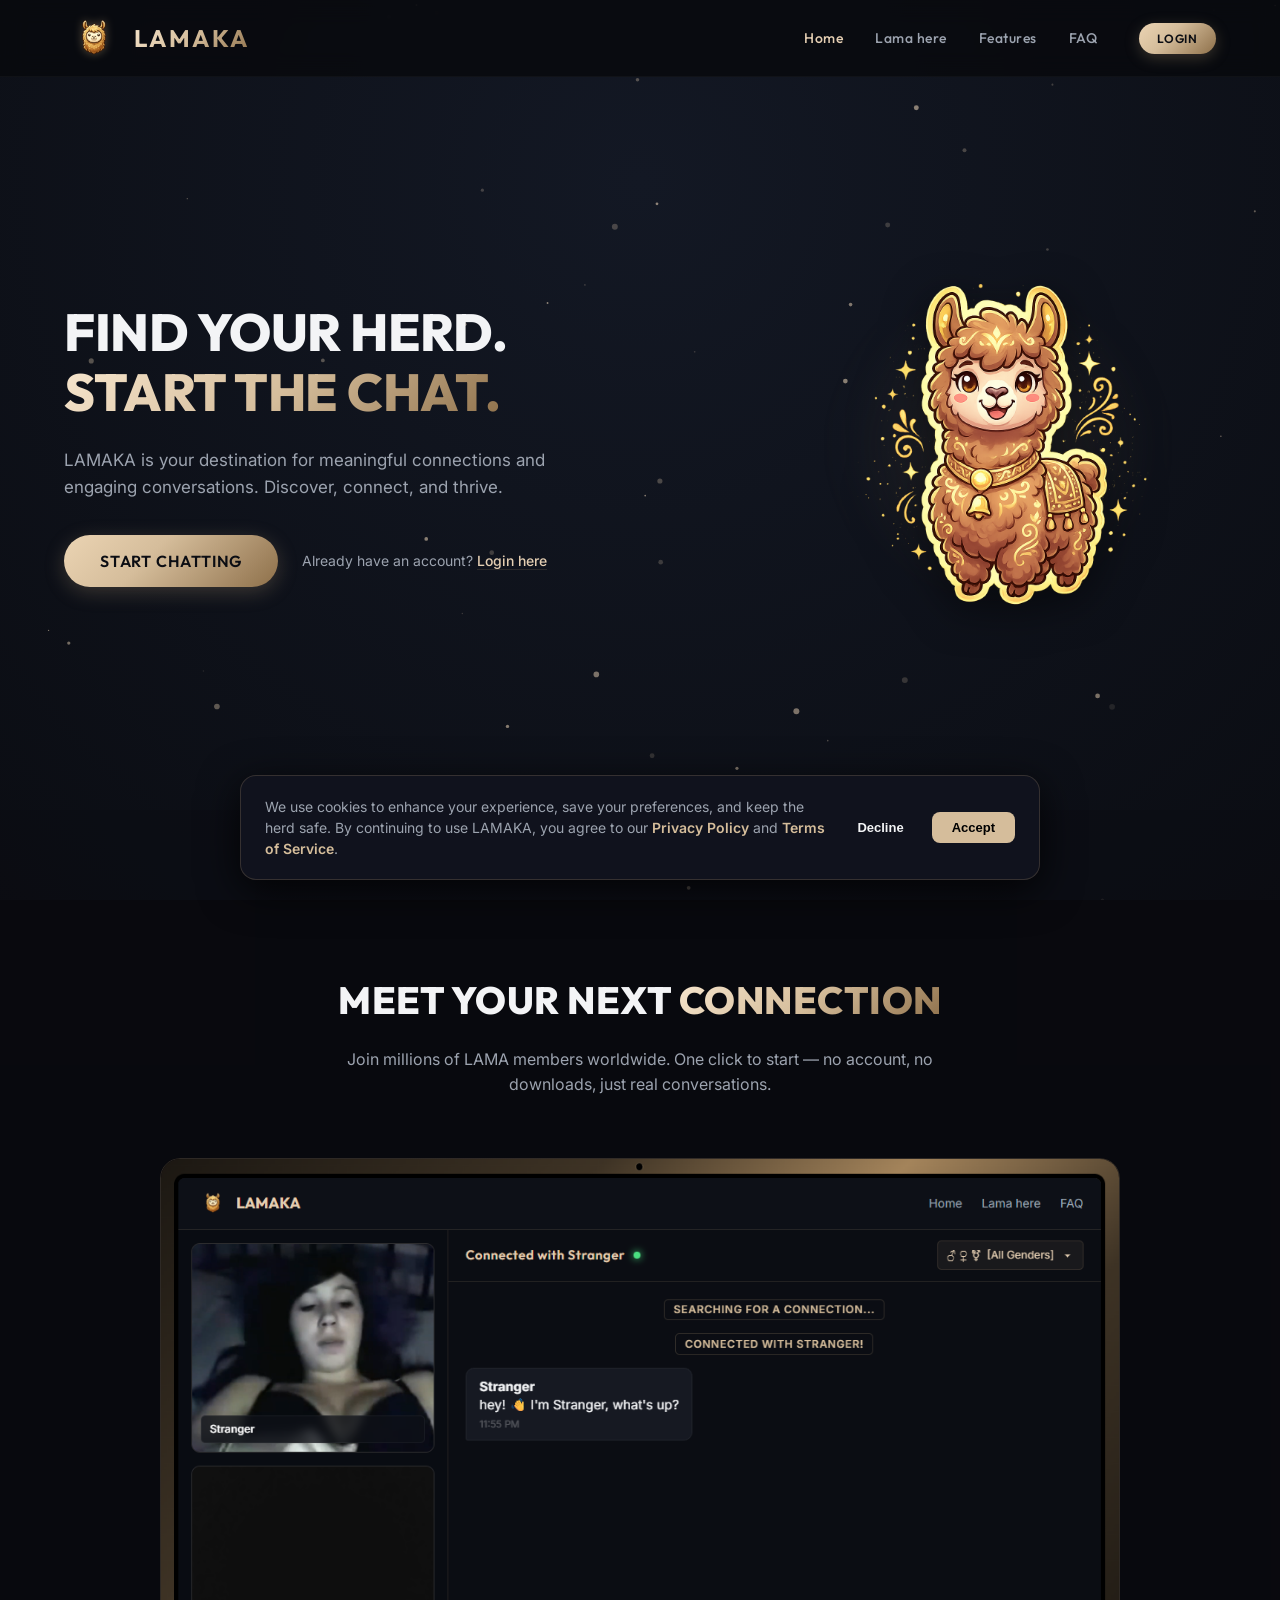
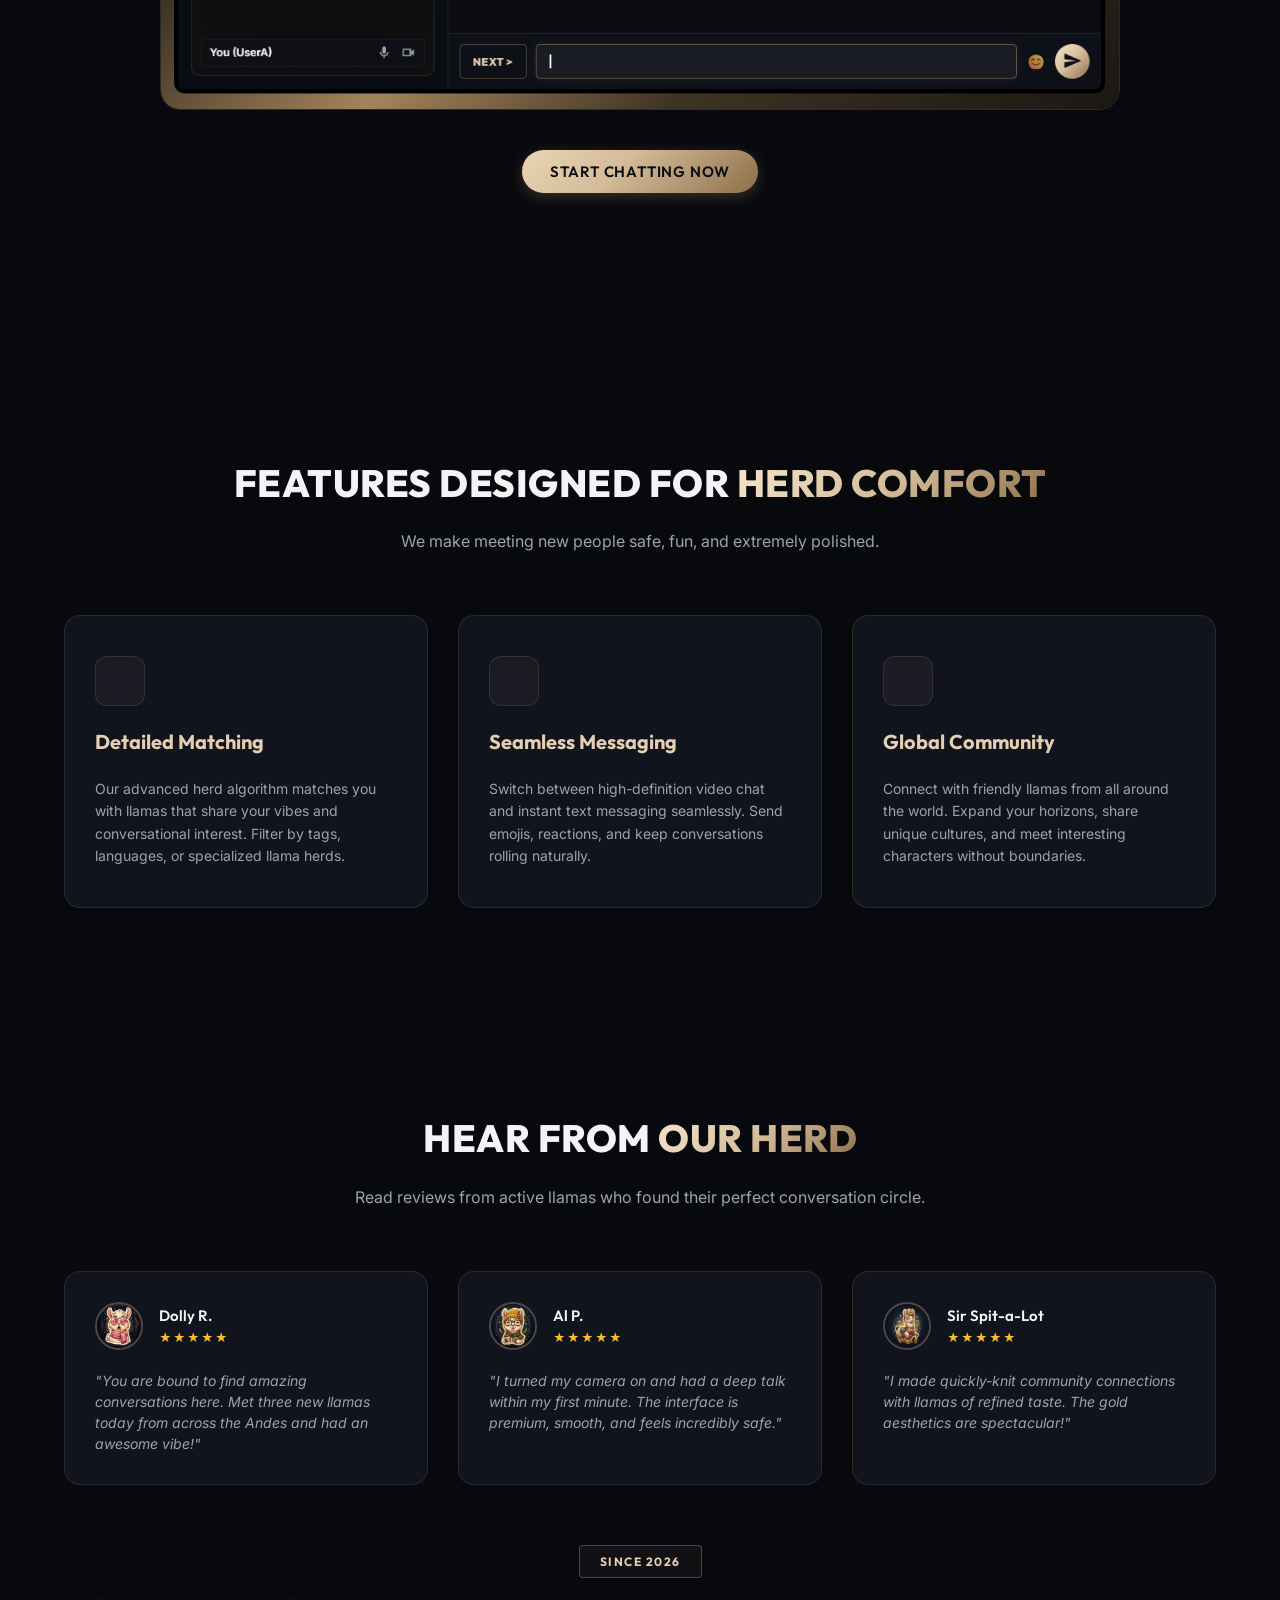
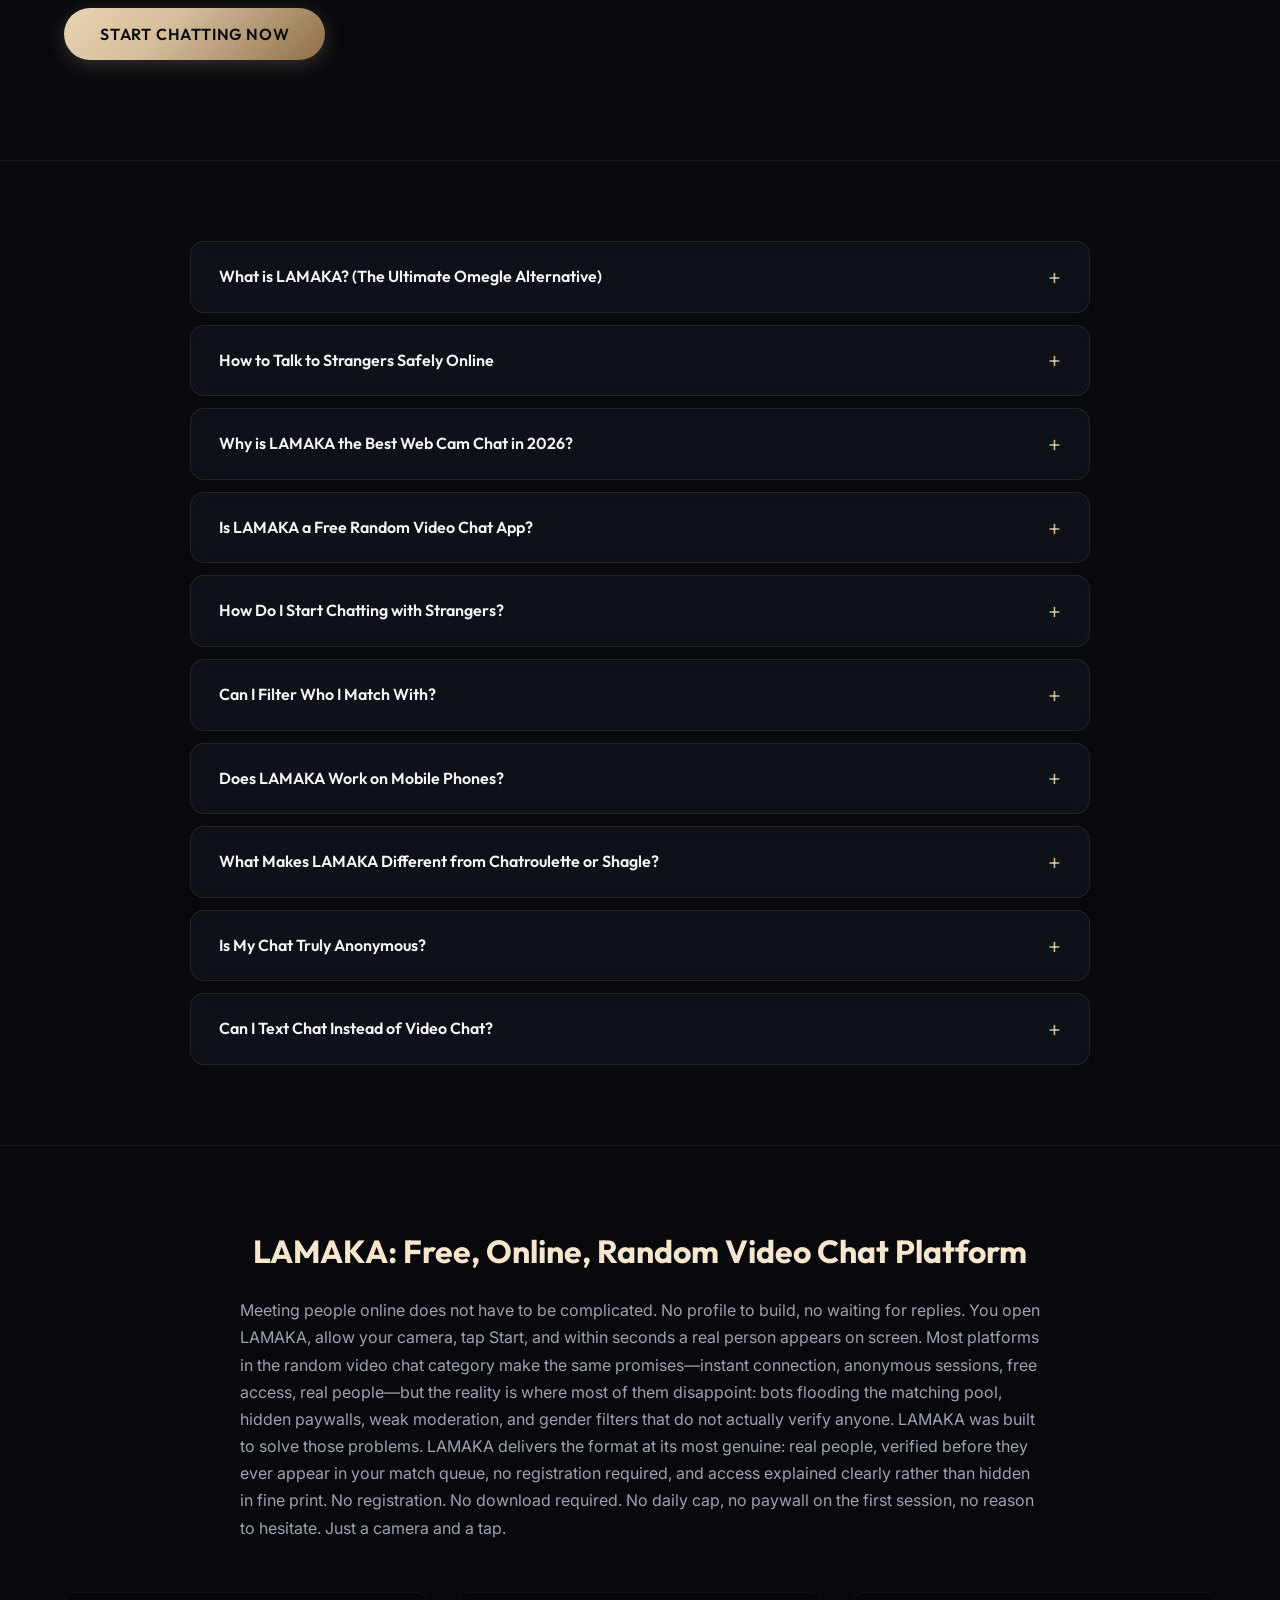
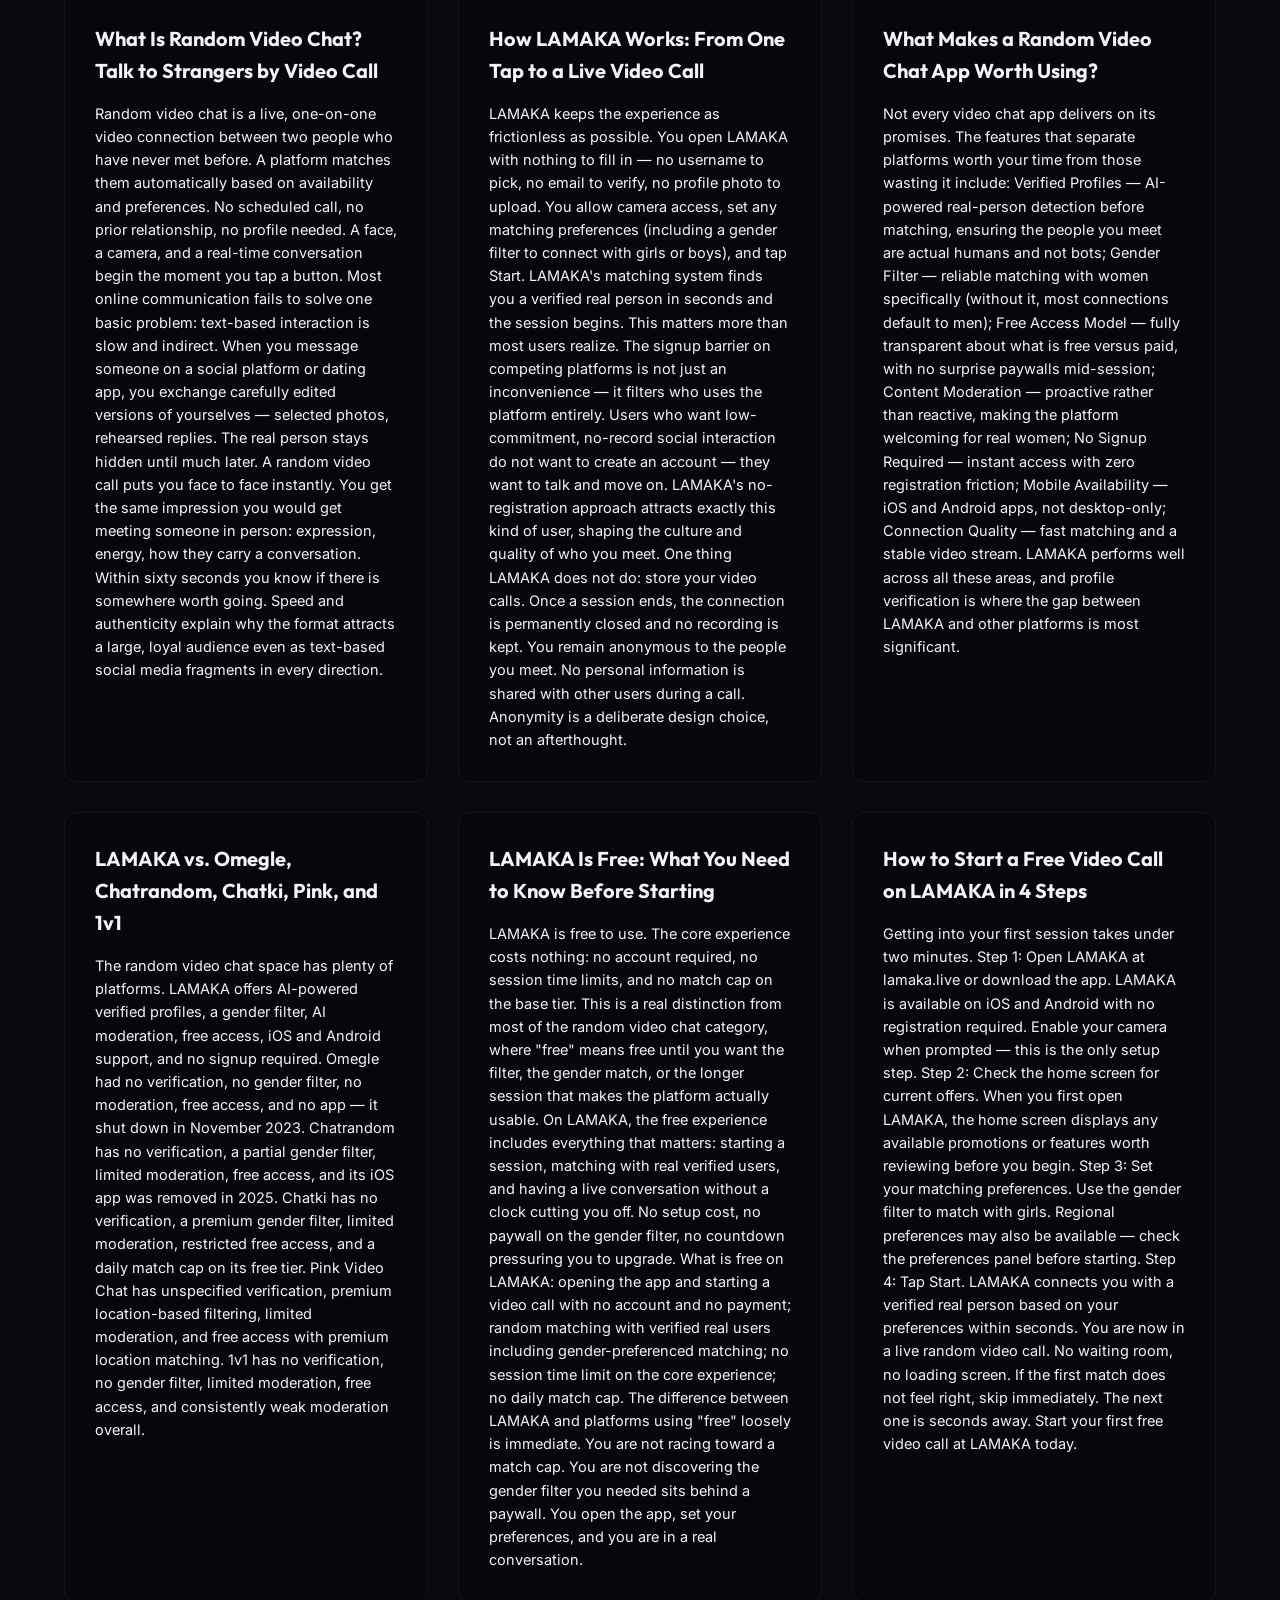
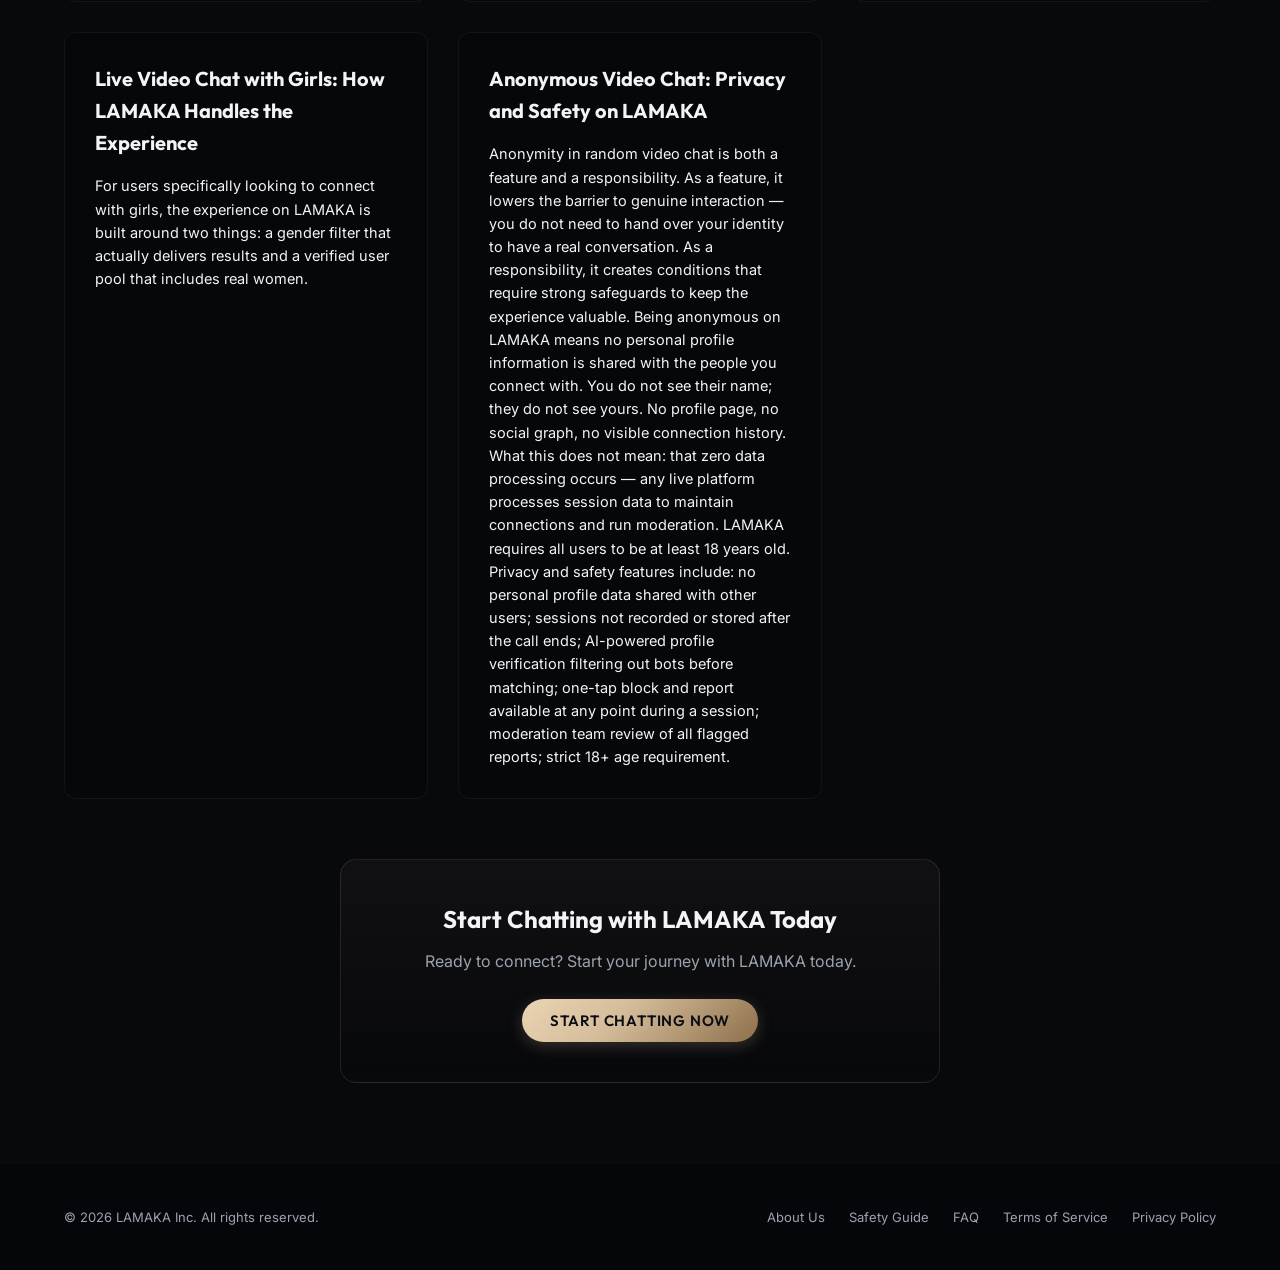
==== commit 4bdac75a: "Update index.html im jusss remove the google verifitation" ====
--- a/index.html
+++ b/index.html
@@ -31,7 +31,7 @@
     }
   }
   </script>
-  <meta name="google-site-verification" content="3_CeHzeBYpq9Q8B7JQko2BYovDz8vvmIU0aniYkECk0" />
+
 </head>
 <body>
 
@@ -382,4 +382,4 @@
 
   <script src="app.js"></script>
 </body>
-</html>+</html>
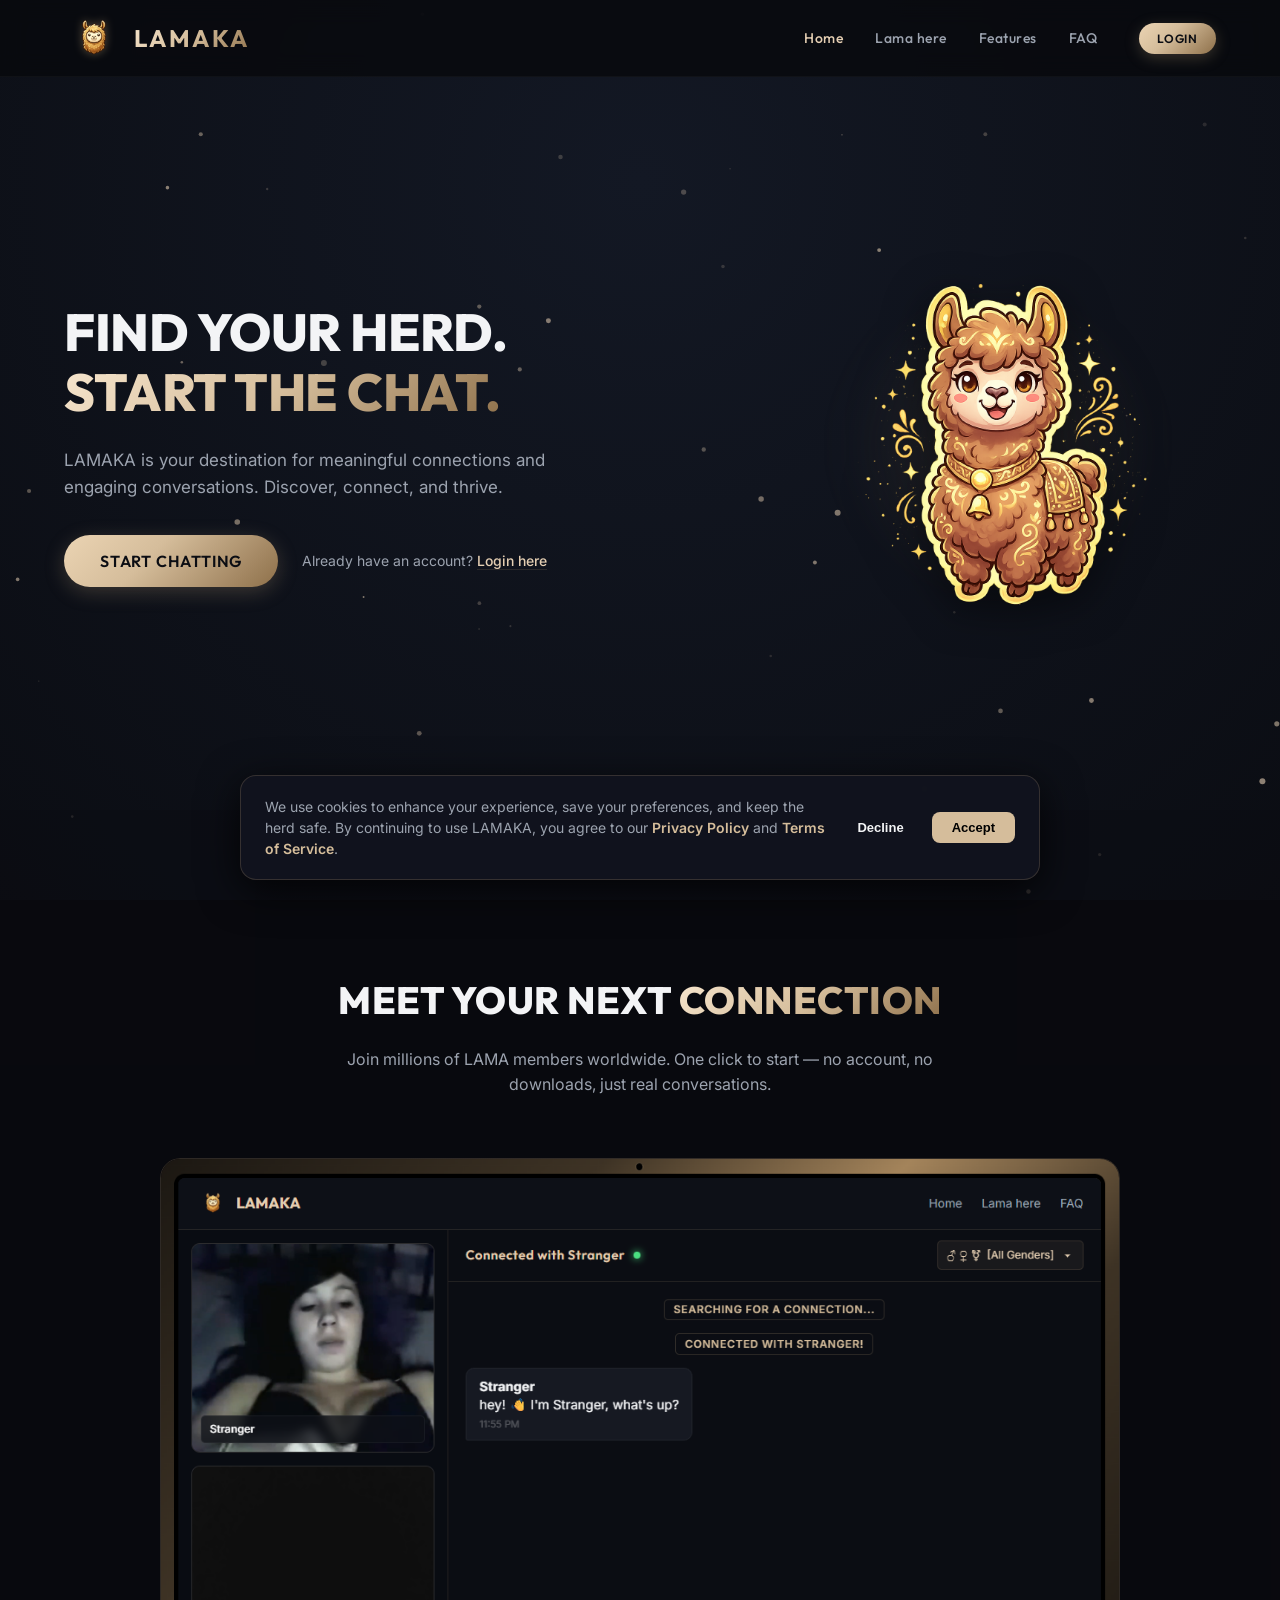
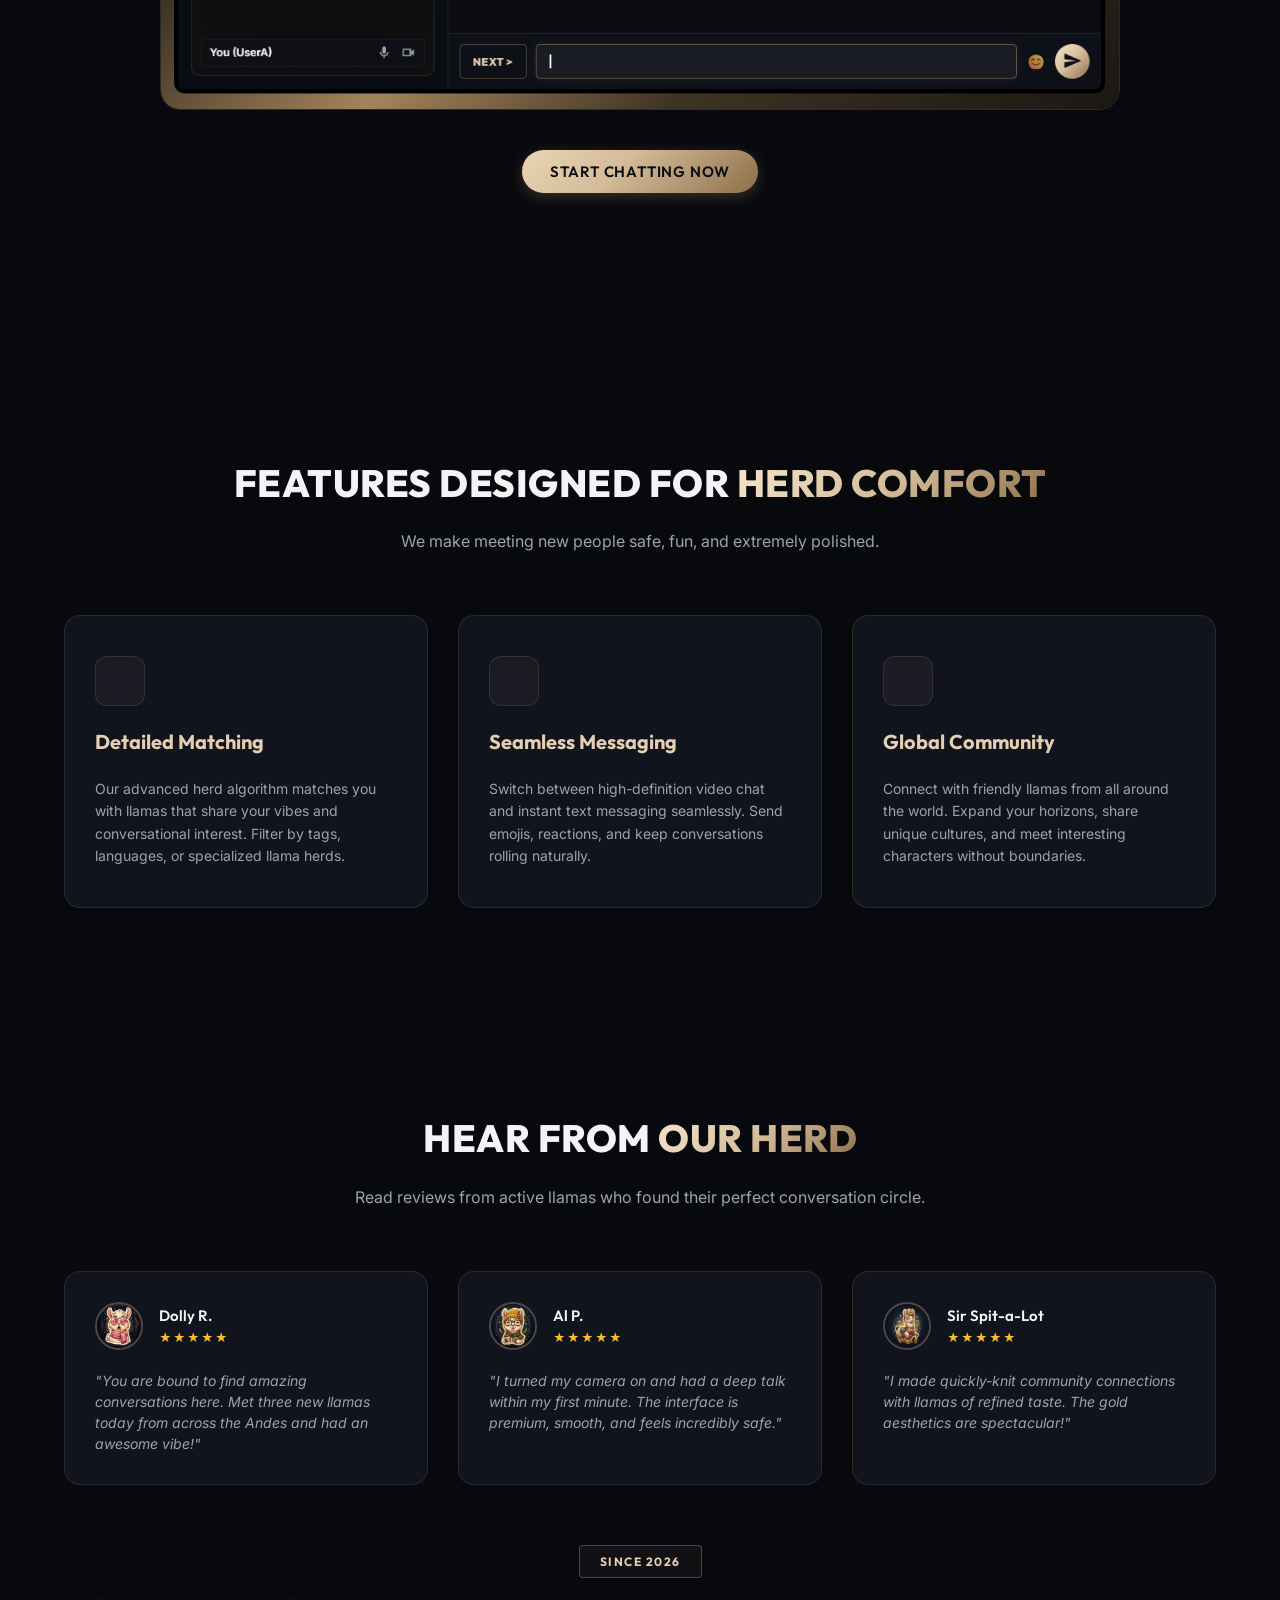
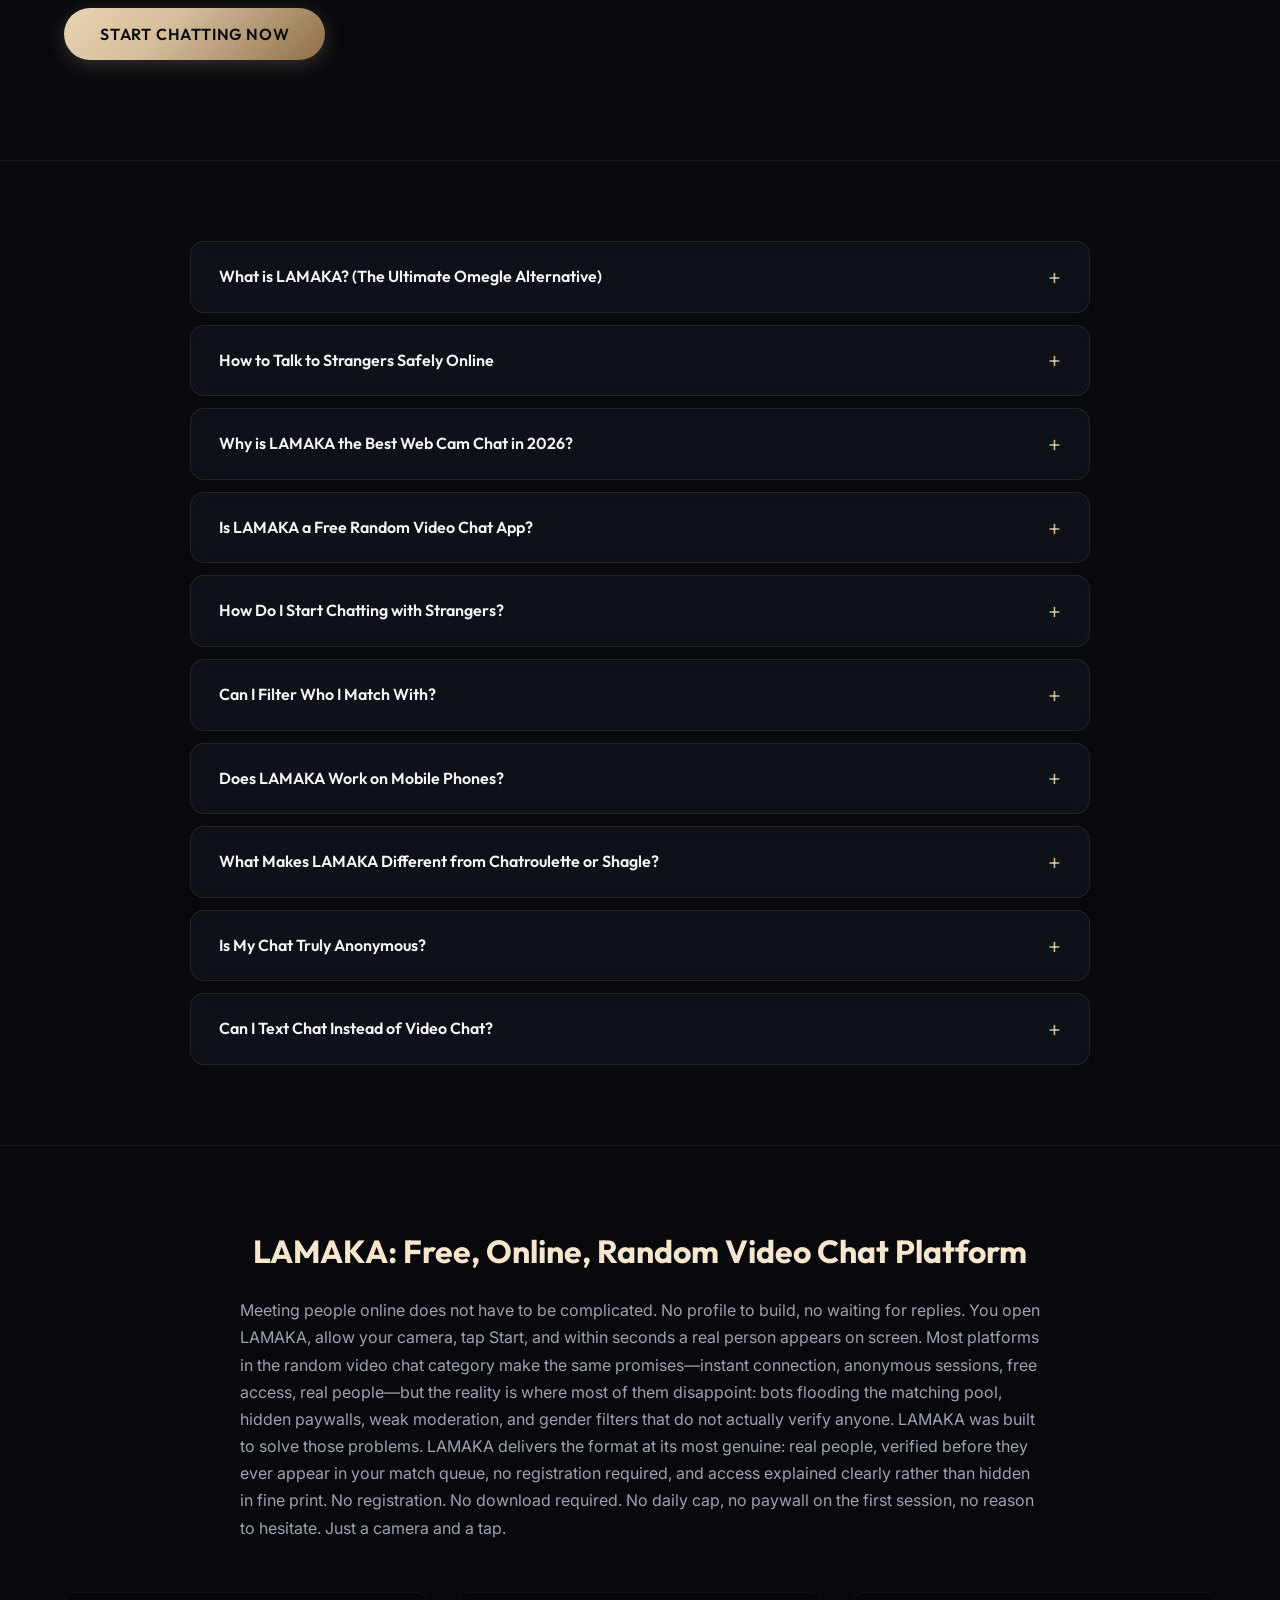
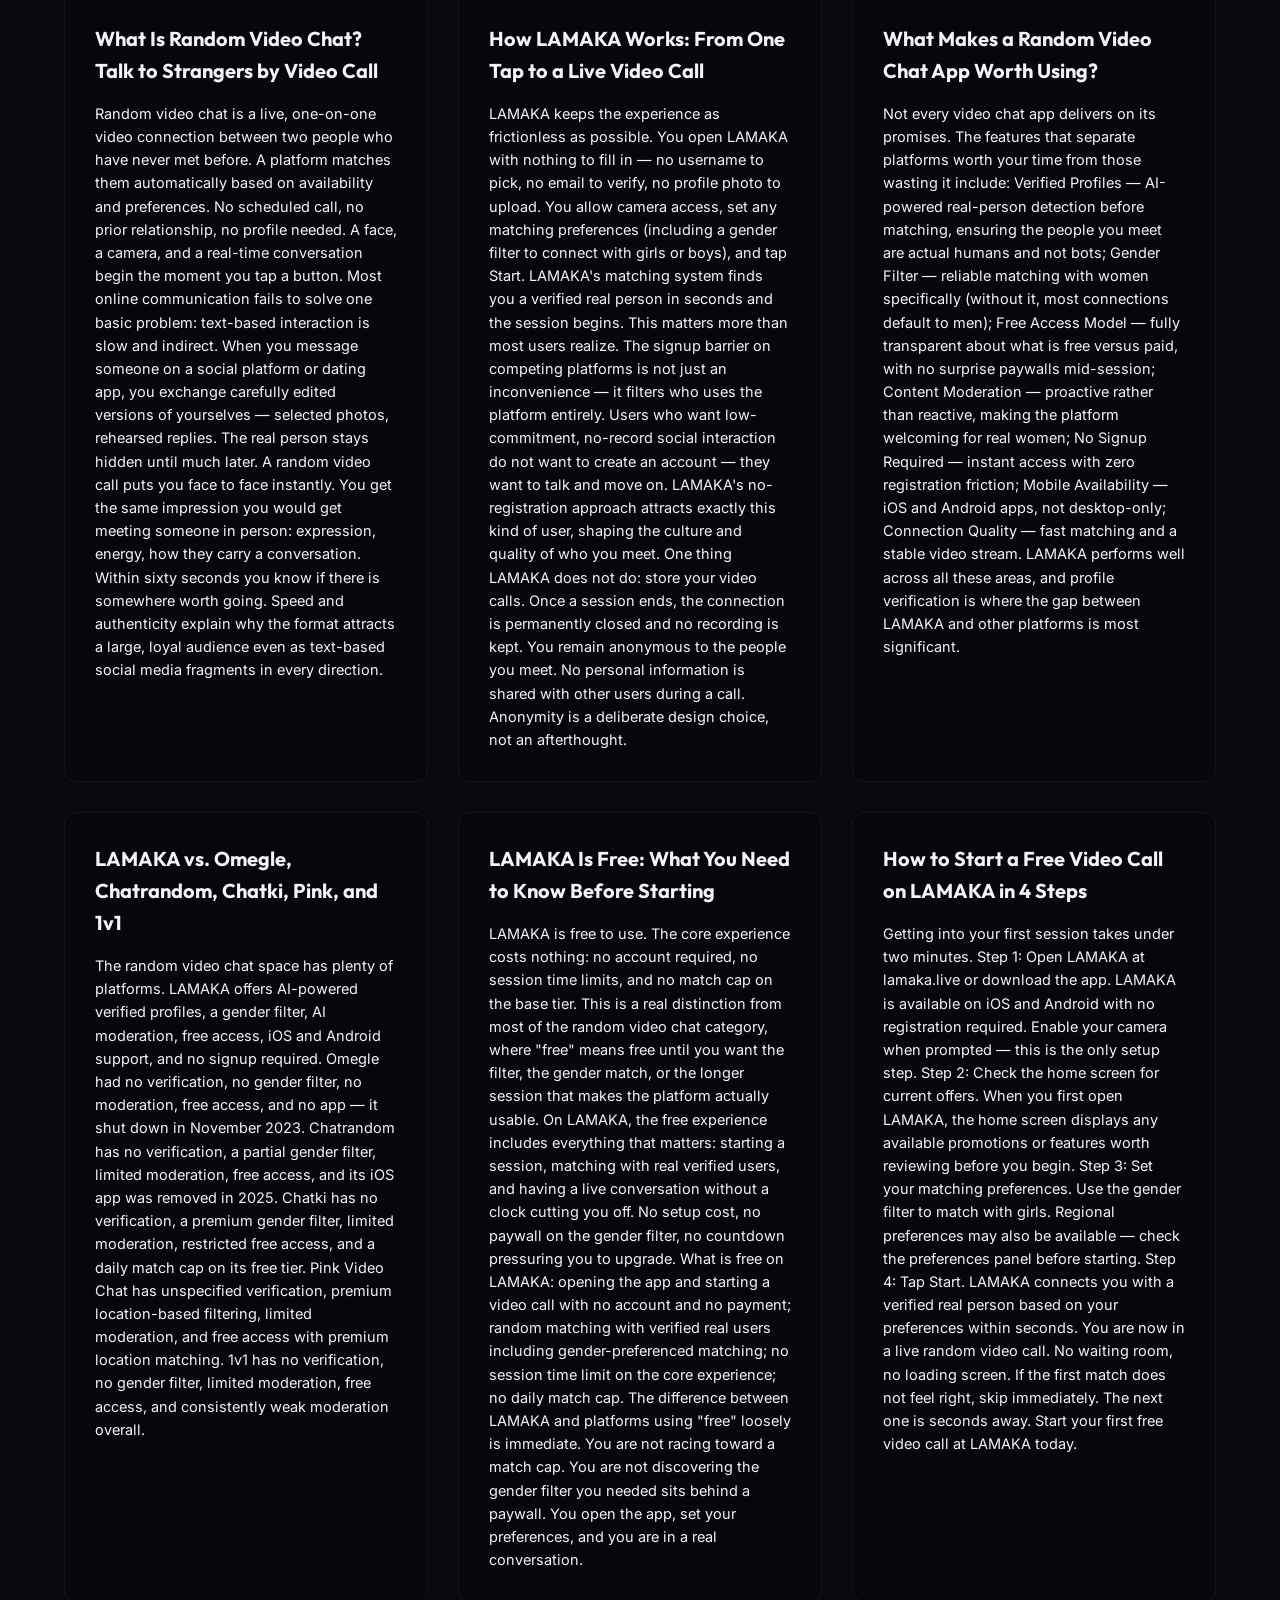
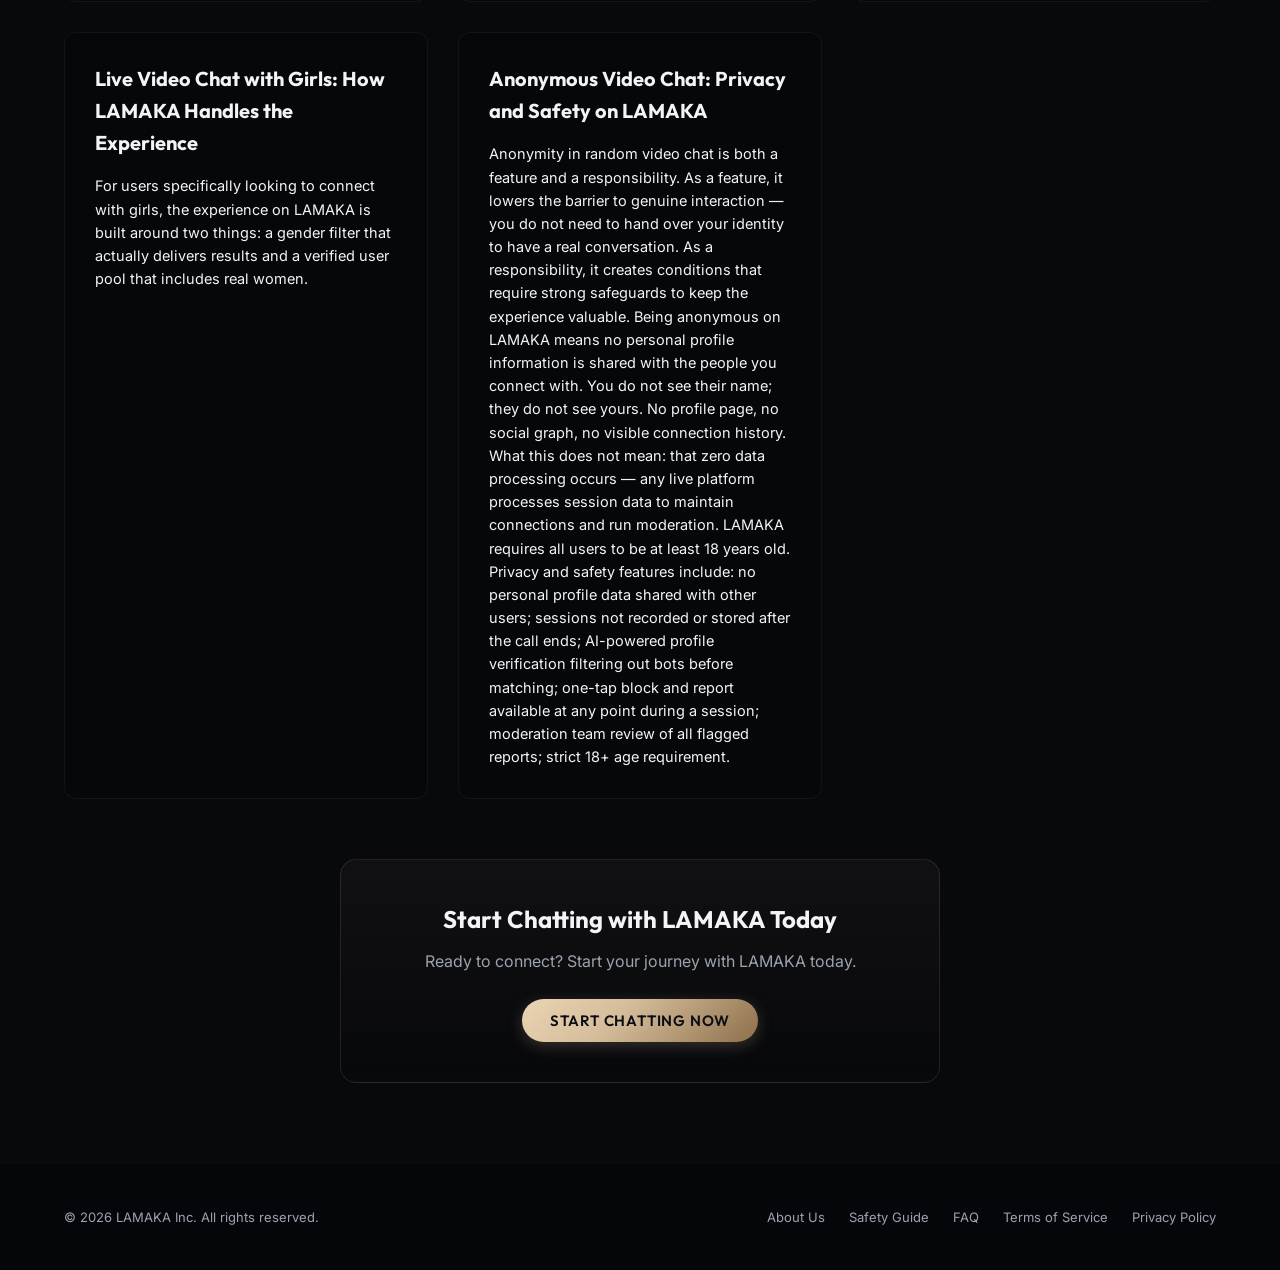
==== commit 003d6ede: "Update index.html google verifaction" ====
--- a/index.html
+++ b/index.html
@@ -1,6 +1,7 @@
 <!DOCTYPE html>
 <html lang="en">
 <head>
+  <meta name="google-site-verification" content="3_CeHzeBYpq9Q8B7JQko2BYovDz8vvmIU0aniYkECk0" />
   <meta charset="UTF-8">
   <meta name="viewport" content="width=device-width, initial-scale=1.0">
   <title>LAMAKA - Live Random Video Chat</title>
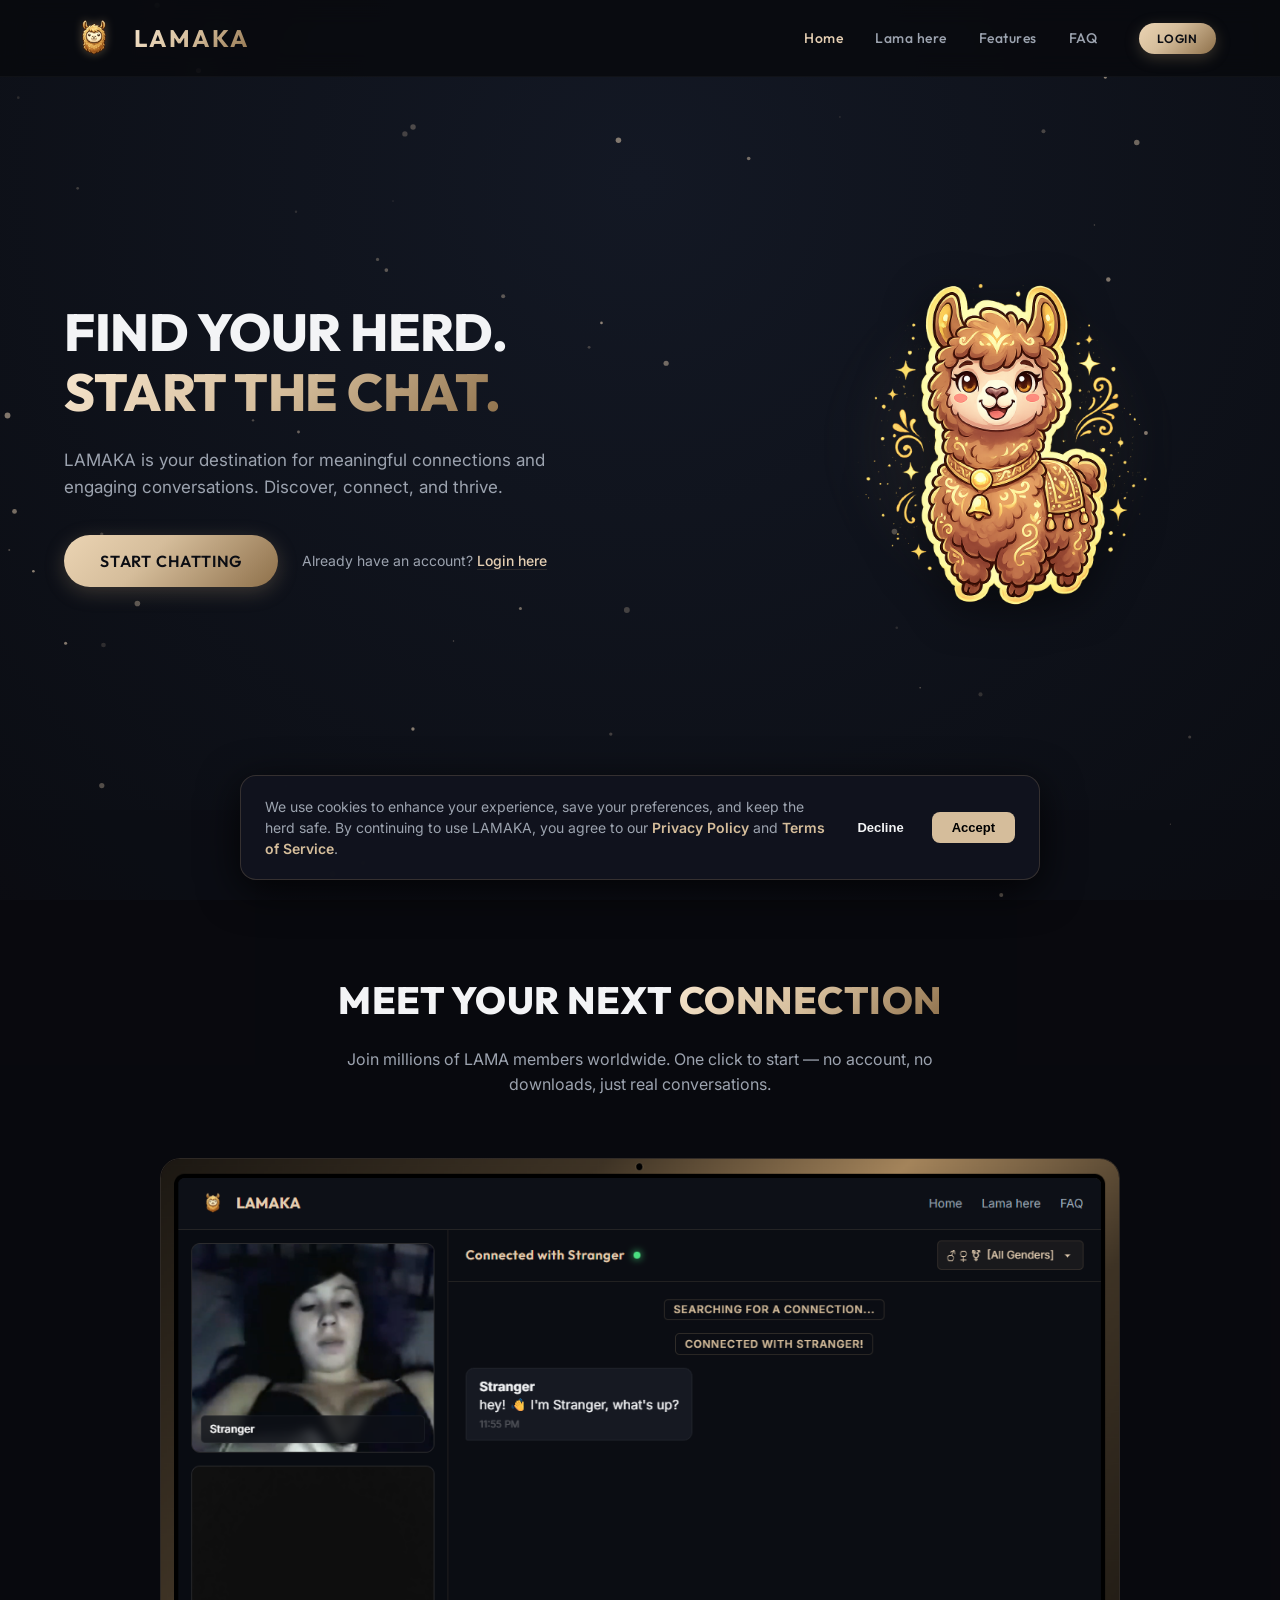
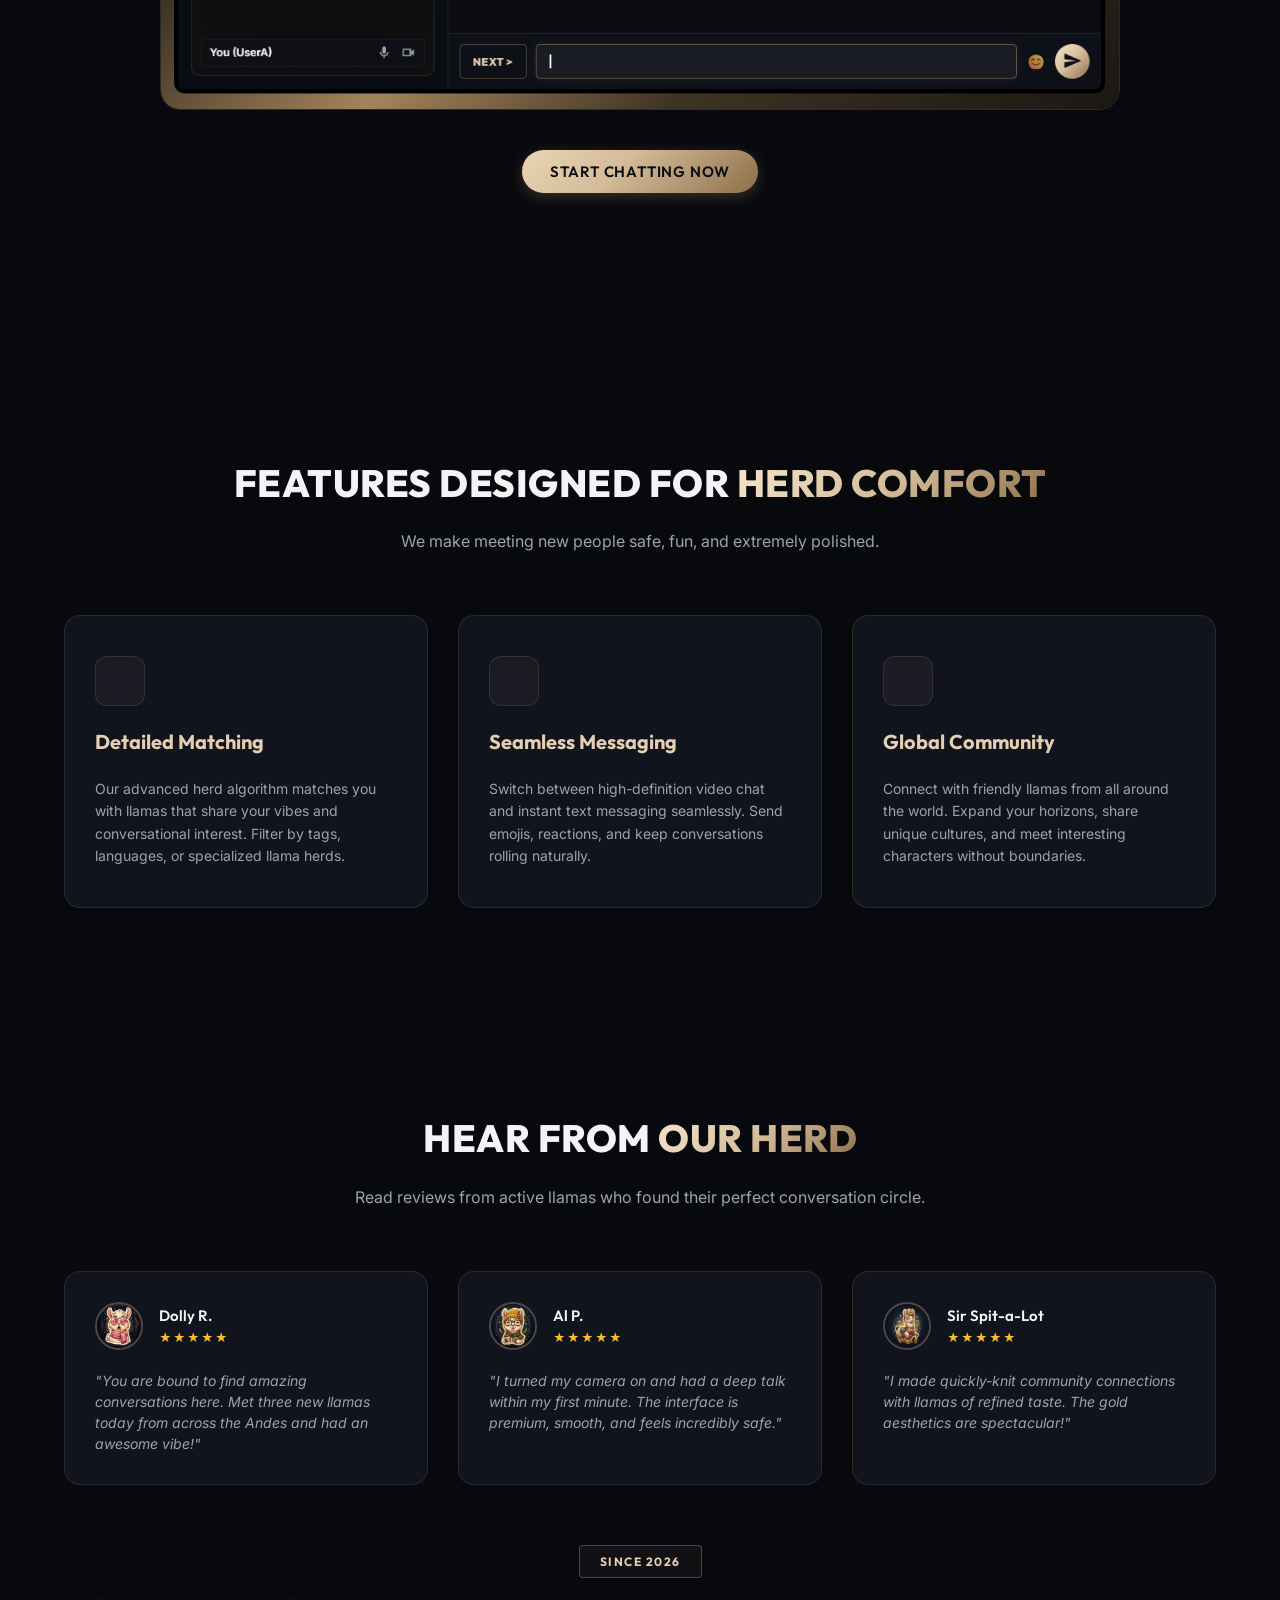
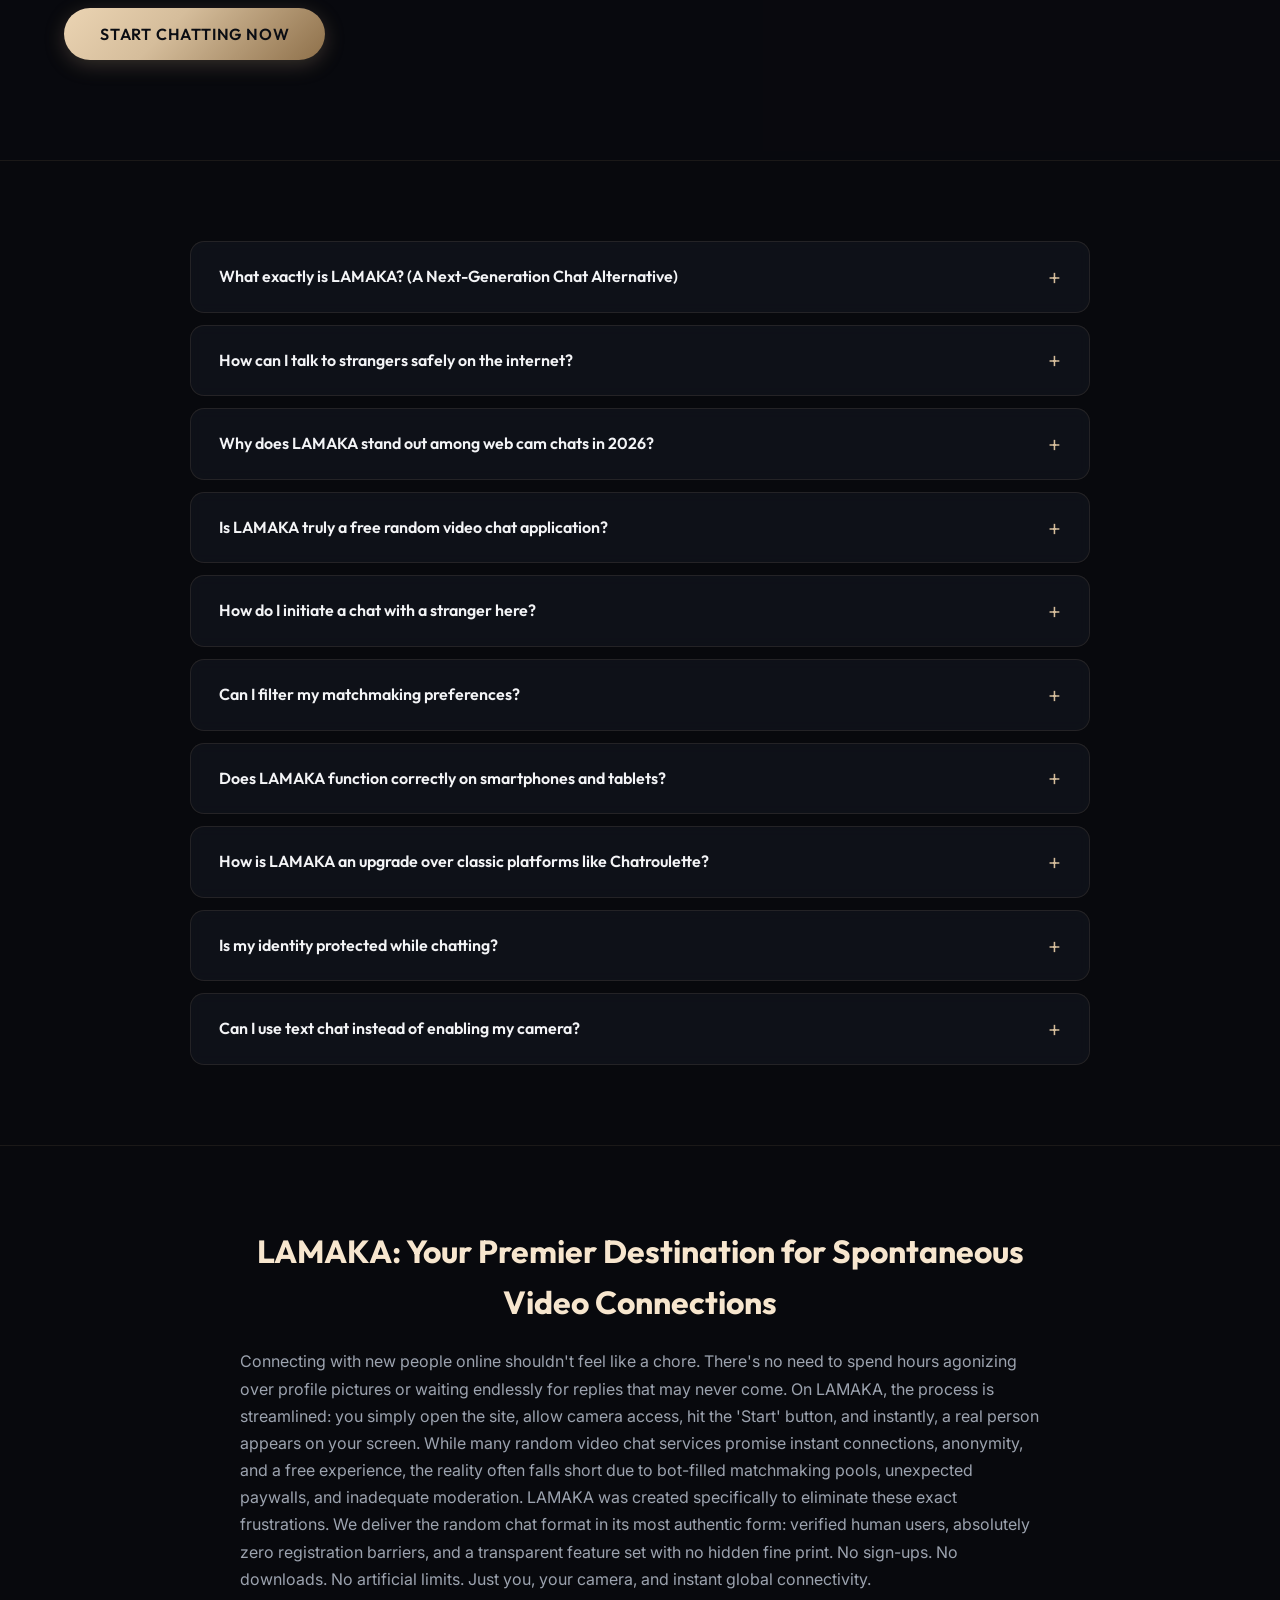
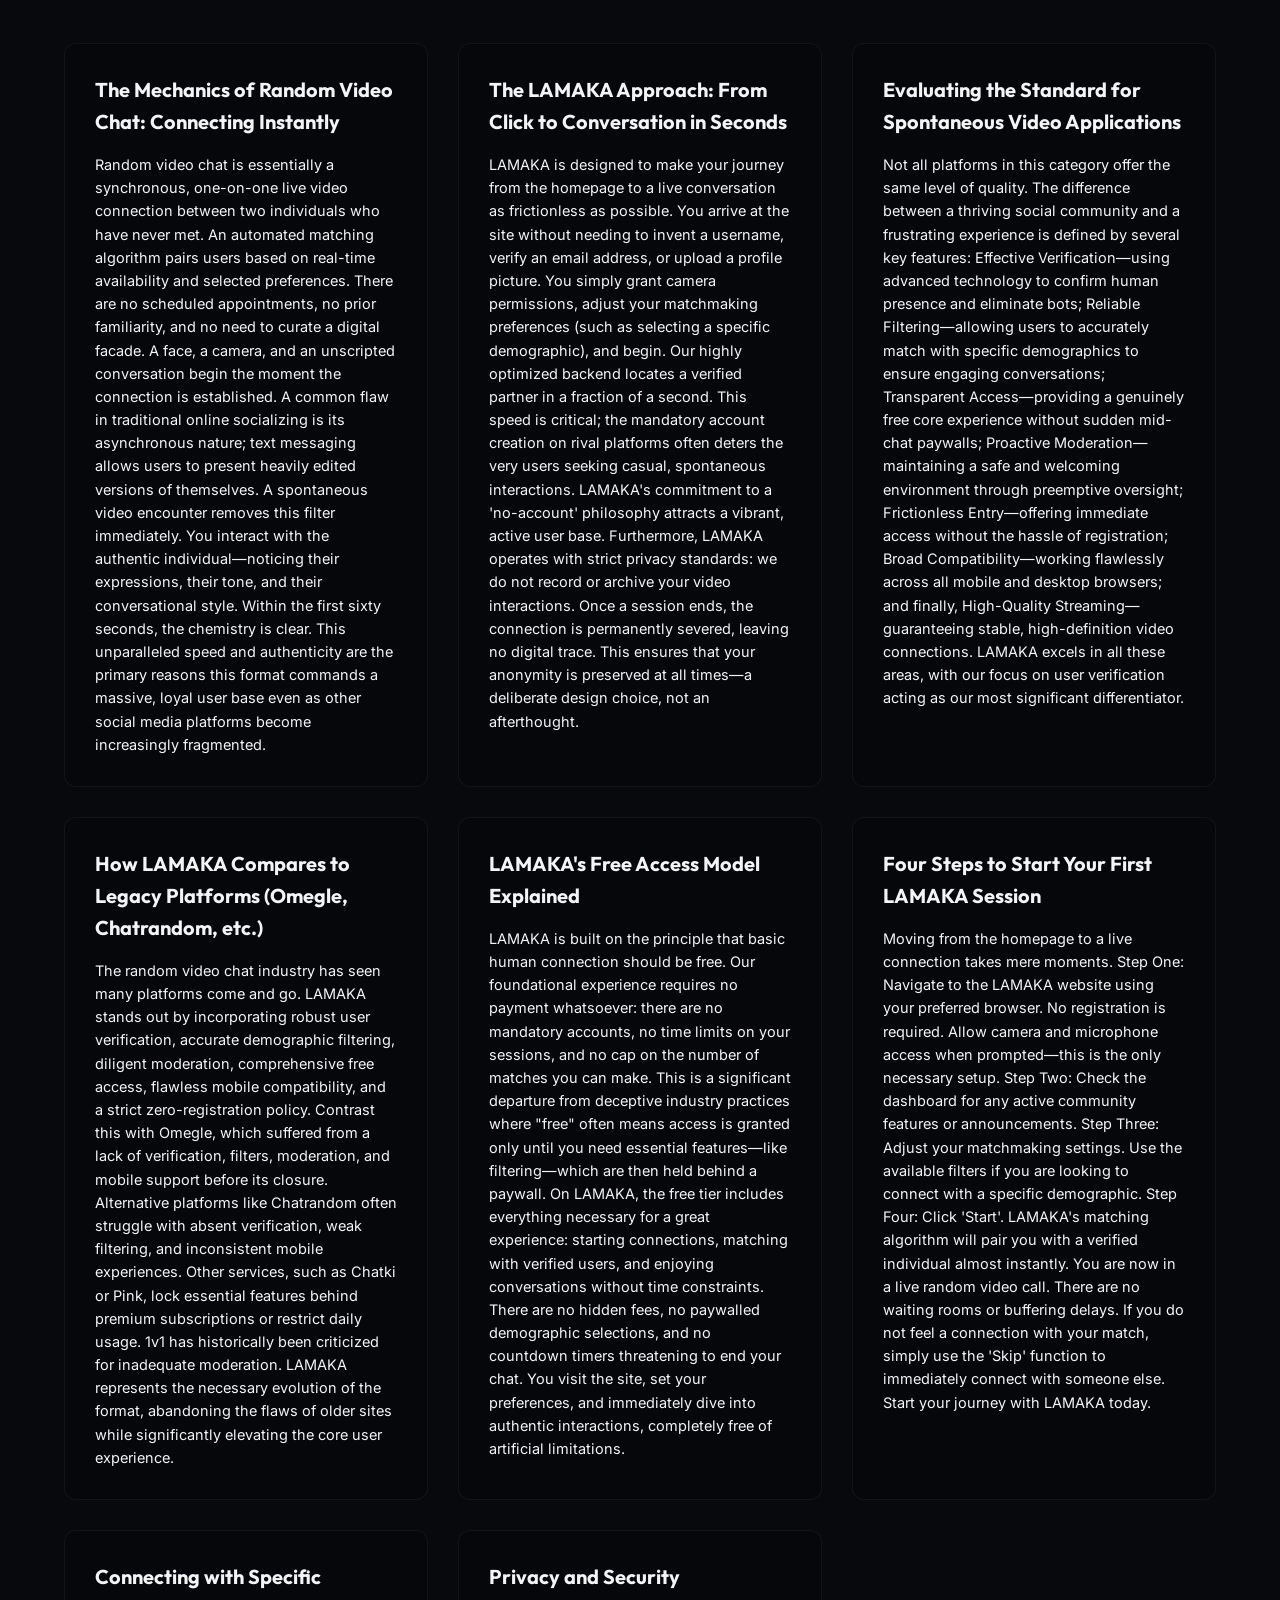
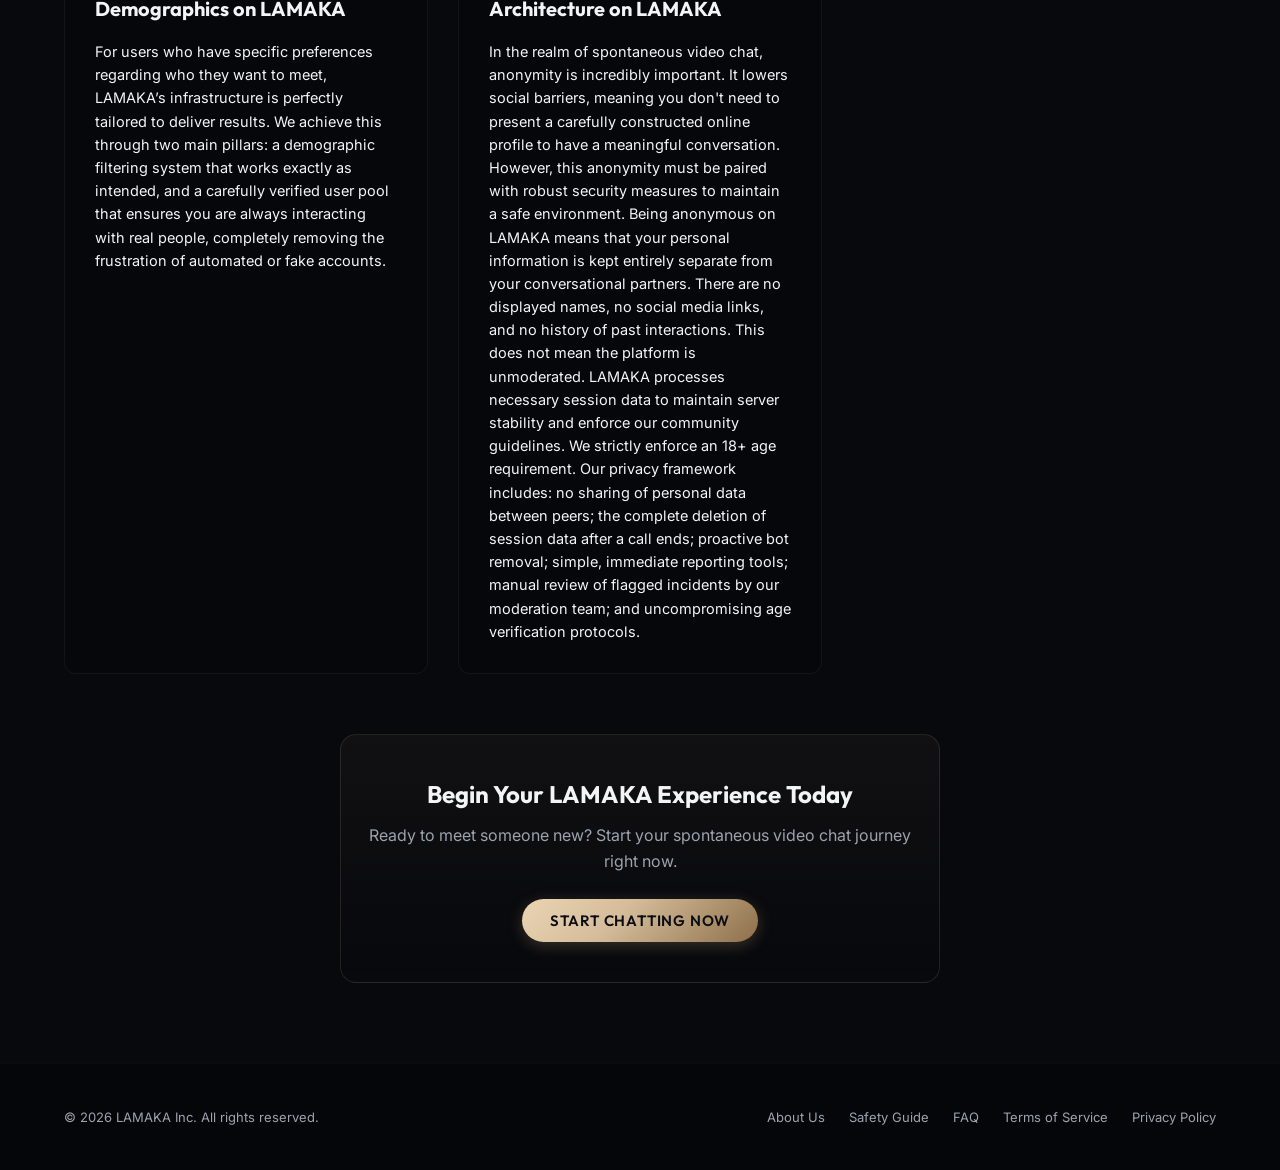
==== commit a84a945c: "Update SEO text with unique professional copy to improve indexing" ====
--- a/index.html
+++ b/index.html
@@ -220,80 +220,80 @@
   </section>
 
   <!-- SEO Accordion Section -->
-  <section id="seo-content" class="seo-section">
+  <section id="faq-accordion" class="seo-section">
     <div class="container">
       <div class="seo-accordion-container">
         
         <details class="seo-accordion">
-          <summary>What is LAMAKA? (The Ultimate Omegle Alternative)</summary>
-          <div class="seo-accordion-content">
-            <p>Welcome to LAMAKA, the internet's fastest-growing and most premium <strong>free random video chat</strong> platform. Since the closure of classic platforms, users worldwide have been searching for a high-quality <strong>Omegle alternative</strong> that doesn't compromise on safety, aesthetics, or speed. LAMAKA fills that void by offering lightning-fast, peer-to-peer web cam chat with strangers online. Our proprietary matching algorithm connects you with like-minded individuals globally in under three seconds.</p>
-            <p>Whether you want to <em>talk to strangers online</em>, practice a new language, or just make friends, LAMAKA provides a seamless, immersive full-screen experience. You don't need to download any sketchy software or plugins—our platform works entirely in your modern web browser (Chrome, Safari, Firefox, Edge). Plus, with advanced filtering options, you can choose exactly who you want to meet. Join millions of users on the best <strong>random video chat app of 2026</strong>.</p>
-          </div>
-        </details>
-
-        <details class="seo-accordion">
-          <summary>How to Talk to Strangers Safely Online</summary>
-          <div class="seo-accordion-content">
-            <p>Safety is our top priority. When you use a <strong>free webcam chat online</strong>, you want to ensure your data and identity are protected. LAMAKA utilizes end-to-end encryption for all video streams, meaning your private conversations stay private. We do not record or store your video feeds on our servers. As the premier <strong>anonymous chat site</strong>, we allow you to connect without creating an account or providing personal details.</p>
-            <p>To stay safe while using any <em>stranger cam chat</em>, remember the golden rules: never share your real name, address, or financial information. Utilize our built-in reporting and blocking tools if you encounter anyone violating our community guidelines. Our AI-driven moderation tools actively scan for inappropriate behavior, making LAMAKA the safest <strong>random video chat</strong> space on the web.</p>
-          </div>
-        </details>
-
-        <details class="seo-accordion">
-          <summary>Why is LAMAKA the Best Web Cam Chat in 2026?</summary>
-          <div class="seo-accordion-content">
-            <p>We built LAMAKA from the ground up to solve the biggest problems with old-school chat roulette sites. While others suffer from constant lagging, intrusive ads, and bot-filled rooms, LAMAKA offers a pristine, gold-themed interface that prioritizes the user experience. Our <strong>video chat room</strong> architecture uses modern WebRTC technology for crystal-clear, zero-latency 1080p streaming.</p>
-            <p>Furthermore, our "Herd Matching" system categorizes users intelligently. Whether you are looking for a casual chat, a deep conversation, or a fun interaction with our simulated "Drama Llamas," you are always one click away from an engaging connection. It's not just a <em>chat app</em>; it's a vibrant, global community.</p>
-          </div>
-        </details>
-
-        <details class="seo-accordion">
-          <summary>Is LAMAKA a Free Random Video Chat App?</summary>
-          <div class="seo-accordion-content">
-            <p>Yes, absolutely! LAMAKA is a 100% <strong>free random video chat app</strong>. There are no hidden fees, no premium subscriptions to unlock basic features, and no credit card required. We believe that connecting with people around the world should be accessible to everyone. You get instant access to high-quality <strong>live video chat</strong> with strangers completely for free.</p>
-          </div>
-        </details>
-
-        <details class="seo-accordion">
-          <summary>How Do I Start Chatting with Strangers?</summary>
-          <div class="seo-accordion-content">
-            <p>Getting started on LAMAKA is incredibly simple. You don't need to download any software or register for an account. Just click the "Start Chatting" button, grant browser permissions for your camera and microphone, and our algorithm will instantly pair you with a random stranger. It's the fastest way to <strong>meet new people online</strong> and dive into a <strong>stranger video call</strong>.</p>
-          </div>
-        </details>
-
-        <details class="seo-accordion">
-          <summary>Can I Filter Who I Match With?</summary>
-          <div class="seo-accordion-content">
-            <p>Yes. While the core experience is a <strong>random chat with strangers</strong>, LAMAKA provides essential filtering options. You can use our gender filter to specify whether you want to match with guys, girls, or everyone. This helps tailor your <strong>stranger cam</strong> experience to your preferences, making every connection more meaningful.</p>
-          </div>
-        </details>
-
-        <details class="seo-accordion">
-          <summary>Does LAMAKA Work on Mobile Phones?</summary>
-          <div class="seo-accordion-content">
-            <p>Definitely! LAMAKA is fully optimized for mobile browsers. You don't need to download an app from the App Store or Google Play. Whether you're on an iPhone or an Android device, simply visit our website to enjoy a seamless <strong>mobile video chat</strong> experience. Talk to strangers on the go with the same crystal-clear video quality.</p>
-          </div>
-        </details>
-
-        <details class="seo-accordion">
-          <summary>What Makes LAMAKA Different from Chatroulette or Shagle?</summary>
-          <div class="seo-accordion-content">
-            <p>LAMAKA represents the next generation of <strong>chat roulette alternatives</strong>. Older platforms like Chatroulette, Shagle, or Emerald Chat often struggle with outdated designs, slow connections, and poor moderation. LAMAKA offers a luxurious, dark-themed UI, lightning-fast WebRTC connections, and robust AI moderation, ensuring a far superior and safer <strong>webcam chat</strong> environment.</p>
-          </div>
-        </details>
-
-        <details class="seo-accordion">
-          <summary>Is My Chat Truly Anonymous?</summary>
-          <div class="seo-accordion-content">
-            <p>Yes, LAMAKA is a strictly <strong>anonymous video chat</strong> platform. We do not ask for your name, email, or any personal details. Your identity remains completely private unless you choose to share information with your chat partner. We strongly advise users to maintain their anonymity to ensure a safe and enjoyable <strong>anonymous chat</strong> experience.</p>
-          </div>
-        </details>
-
-        <details class="seo-accordion">
-          <summary>Can I Text Chat Instead of Video Chat?</summary>
-          <div class="seo-accordion-content">
-            <p>While LAMAKA specializes in <strong>live video chat</strong>, we understand that not everyone wants to be on camera all the time. Our platform includes a fully functional text chat interface alongside the video feed. You can easily communicate via text, use emojis, and enjoy a rich <strong>chat room</strong> experience even if you decide to mute your mic or disable your camera.</p>
+          <summary>What exactly is LAMAKA? (A Next-Generation Chat Alternative)</summary>
+          <div class="seo-accordion-content">
+            <p>LAMAKA represents a massive leap forward in the world of <strong>free online random video chat</strong>. Following the shutdown of legacy platforms, people everywhere began searching for a reliable, fast, and high-quality <strong>Omegle alternative</strong> that places user safety and stream quality above all else. LAMAKA steps up to the plate by providing instantaneous, peer-to-peer webcam connections with individuals across the globe. Our highly optimized matching system connects you with new people in a matter of seconds.</p>
+            <p>Whether you're looking to <em>talk to strangers online</em> to pass the time, improve your skills in a new language, or forge genuine friendships, LAMAKA delivers an immersive, full-screen video experience. There is absolutely no need to install third-party applications or questionable browser extensions—our service operates natively and smoothly within your favorite web browser (such as Chrome, Edge, Safari, or Firefox). Take advantage of our intuitive filtering to curate your experience. Join a rapidly growing community on the most reliable <strong>random video chat platform of 2026</strong>.</p>
+          </div>
+        </details>
+
+        <details class="seo-accordion">
+          <summary>How can I talk to strangers safely on the internet?</summary>
+          <div class="seo-accordion-content">
+            <p>Your digital safety is the core foundation of our platform. When engaging in a <strong>free webcam chat</strong>, it's vital to know that your privacy is being respected. LAMAKA utilizes modern WebRTC encryption protocols for all video and audio streams, guaranteeing that your real-time conversations cannot be intercepted. Furthermore, we maintain a strict policy of never recording or archiving your video feeds. As a leading <strong>anonymous chat site</strong>, we empower you to meet new people without ever requiring an account or personal identifiable information.</p>
+            <p>To maximize your safety when using any <em>stranger cam chat</em> service, we strongly recommend following standard internet safety guidelines: never disclose your real name, physical address, or financial details. Should you encounter a user who violates our community standards, you can rely on our instantaneous reporting and blocking features. Our dedicated moderation protocols actively work to keep LAMAKA the safest and most enjoyable <strong>random video chat</strong> destination available.</p>
+          </div>
+        </details>
+
+        <details class="seo-accordion">
+          <summary>Why does LAMAKA stand out among web cam chats in 2026?</summary>
+          <div class="seo-accordion-content">
+            <p>We engineered LAMAKA specifically to resolve the chronic issues that plagued older chat roulette-style websites. While competing services often struggle with severe video lag, disruptive advertisements, and unmoderated bot activity, LAMAKA provides a streamlined, premium user interface designed for seamless interaction. Our <strong>video chat room</strong> infrastructure leverages the latest advancements in web technology to ensure you receive crystal-clear, zero-latency 1080p video whenever your connection allows.</p>
+            <p>Additionally, our intelligent matching network connects users based on real-time availability and selected preferences. Whether you want a lighthearted chat, a profound late-night conversation, or just a quick hello, you are always just a single click away from a genuine human connection. LAMAKA isn't merely another <em>chat app</em>; it's a dynamic, worldwide network of real people.</p>
+          </div>
+        </details>
+
+        <details class="seo-accordion">
+          <summary>Is LAMAKA truly a free random video chat application?</summary>
+          <div class="seo-accordion-content">
+            <p>Yes, without a doubt! LAMAKA operates as a fully <strong>free random video chat app</strong> for its core functionality. We do not enforce hidden charges, nor do we lock the ability to talk to people behind a mandatory paywall. We are passionate about keeping global communication open and accessible to everyone. You are granted immediate access to high-definition <strong>live video chat</strong> with strangers at no cost.</p>
+          </div>
+        </details>
+
+        <details class="seo-accordion">
+          <summary>How do I initiate a chat with a stranger here?</summary>
+          <div class="seo-accordion-content">
+            <p>Jumping into a conversation on LAMAKA is incredibly straightforward. You will not be prompted to download desktop software or go through a lengthy registration process. Simply hit the "Start Chatting" button on our homepage, grant your web browser permission to access your microphone and camera, and our servers will immediately connect you with a random user. It is, by far, the most efficient way to <strong>meet new people online</strong> and dive headfirst into a <strong>stranger video call</strong>.</p>
+          </div>
+        </details>
+
+        <details class="seo-accordion">
+          <summary>Can I filter my matchmaking preferences?</summary>
+          <div class="seo-accordion-content">
+            <p>Absolutely. While the core excitement of the platform is the unpredictability of a <strong>random chat with strangers</strong>, we understand the importance of finding the right connection. LAMAKA provides robust demographic and interest-based filters. You can use these tools to specify exactly who you want to meet, tailoring your <strong>stranger cam</strong> experience to your current mood and increasing the likelihood of a memorable conversation.</p>
+          </div>
+        </details>
+
+        <details class="seo-accordion">
+          <summary>Does LAMAKA function correctly on smartphones and tablets?</summary>
+          <div class="seo-accordion-content">
+            <p>Yes! LAMAKA is flawlessly optimized for all mobile devices. You are not required to search for us in the App Store or Google Play. Whether you are browsing on an iPhone, iPad, or an Android smartphone, simply typing our URL into your mobile browser unlocks a perfect <strong>mobile video chat</strong> experience. You can seamlessly converse with fascinating individuals on the go, without sacrificing video quality or interface responsiveness.</p>
+          </div>
+        </details>
+
+        <details class="seo-accordion">
+          <summary>How is LAMAKA an upgrade over classic platforms like Chatroulette?</summary>
+          <div class="seo-accordion-content">
+            <p>LAMAKA represents the next logical step for users seeking <strong>chat roulette alternatives</strong>. Legacy sites often suffer from outdated user interfaces, frequent disconnections, and notoriously poor moderation. In contrast, LAMAKA boasts a sleek, modern aesthetic, utilizes cutting-edge WebRTC technology for stable connections, and employs advanced moderation techniques. This ensures a significantly upgraded, safer, and far more enjoyable <strong>webcam chat</strong> environment.</p>
+          </div>
+        </details>
+
+        <details class="seo-accordion">
+          <summary>Is my identity protected while chatting?</summary>
+          <div class="seo-accordion-content">
+            <p>Yes, LAMAKA is designed from the ground up as a strictly <strong>anonymous video chat</strong> platform. We do not require you to input your name, email address, or any other personal details to use our service. Your identity remains entirely hidden unless you voluntarily share information with your chat partner. We advocate for maintaining this anonymity to ensure a secure, pressure-free <strong>faceless chat</strong> experience for all users.</p>
+          </div>
+        </details>
+
+        <details class="seo-accordion">
+          <summary>Can I use text chat instead of enabling my camera?</summary>
+          <div class="seo-accordion-content">
+            <p>While the primary focus of LAMAKA is on <strong>live video connections</strong>, we know that users appreciate flexibility. Our platform features a fully integrated text messaging interface that operates alongside the video window. You can comfortably type messages, use emojis, and enjoy a complete <strong>digital chat room</strong> experience, even if you choose to mute your microphone or turn off your webcam entirely.</p>
           </div>
         </details>
 
@@ -307,58 +307,58 @@
   </div> <!-- End #landing-view -->
 
   <!-- SEO & Content Section -->
-  <section id="seo-content" class="seo-section">
+  <section id="seo-deep-dive" class="seo-section">
     <div class="container">
       <div class="seo-header text-center">
-        <h2 class="seo-title">LAMAKA: Free, Online, Random Video Chat Platform</h2>
-        <p class="seo-intro">Meeting people online does not have to be complicated. No profile to build, no waiting for replies. You open LAMAKA, allow your camera, tap Start, and within seconds a real person appears on screen. Most platforms in the random video chat category make the same promises—instant connection, anonymous sessions, free access, real people—but the reality is where most of them disappoint: bots flooding the matching pool, hidden paywalls, weak moderation, and gender filters that do not actually verify anyone. LAMAKA was built to solve those problems. LAMAKA delivers the format at its most genuine: real people, verified before they ever appear in your match queue, no registration required, and access explained clearly rather than hidden in fine print. No registration. No download required. No daily cap, no paywall on the first session, no reason to hesitate. Just a camera and a tap.</p>
+        <h2 class="seo-title">LAMAKA: Your Premier Destination for Spontaneous Video Connections</h2>
+        <p class="seo-intro">Connecting with new people online shouldn't feel like a chore. There's no need to spend hours agonizing over profile pictures or waiting endlessly for replies that may never come. On LAMAKA, the process is streamlined: you simply open the site, allow camera access, hit the 'Start' button, and instantly, a real person appears on your screen. While many random video chat services promise instant connections, anonymity, and a free experience, the reality often falls short due to bot-filled matchmaking pools, unexpected paywalls, and inadequate moderation. LAMAKA was created specifically to eliminate these exact frustrations. We deliver the random chat format in its most authentic form: verified human users, absolutely zero registration barriers, and a transparent feature set with no hidden fine print. No sign-ups. No downloads. No artificial limits. Just you, your camera, and instant global connectivity.</p>
       </div>
 
       <div class="seo-grid">
         <div class="seo-card">
-          <h3>What Is Random Video Chat? Talk to Strangers by Video Call</h3>
-          <p>Random video chat is a live, one-on-one video connection between two people who have never met before. A platform matches them automatically based on availability and preferences. No scheduled call, no prior relationship, no profile needed. A face, a camera, and a real-time conversation begin the moment you tap a button. Most online communication fails to solve one basic problem: text-based interaction is slow and indirect. When you message someone on a social platform or dating app, you exchange carefully edited versions of yourselves — selected photos, rehearsed replies. The real person stays hidden until much later. A random video call puts you face to face instantly. You get the same impression you would get meeting someone in person: expression, energy, how they carry a conversation. Within sixty seconds you know if there is somewhere worth going. Speed and authenticity explain why the format attracts a large, loyal audience even as text-based social media fragments in every direction.</p>
-        </div>
-
-        <div class="seo-card">
-          <h3>How LAMAKA Works: From One Tap to a Live Video Call</h3>
-          <p>LAMAKA keeps the experience as frictionless as possible. You open LAMAKA with nothing to fill in — no username to pick, no email to verify, no profile photo to upload. You allow camera access, set any matching preferences (including a gender filter to connect with girls or boys), and tap Start. LAMAKA's matching system finds you a verified real person in seconds and the session begins. This matters more than most users realize. The signup barrier on competing platforms is not just an inconvenience — it filters who uses the platform entirely. Users who want low-commitment, no-record social interaction do not want to create an account — they want to talk and move on. LAMAKA's no-registration approach attracts exactly this kind of user, shaping the culture and quality of who you meet. One thing LAMAKA does not do: store your video calls. Once a session ends, the connection is permanently closed and no recording is kept. You remain anonymous to the people you meet. No personal information is shared with other users during a call. Anonymity is a deliberate design choice, not an afterthought.</p>
-        </div>
-
-        <div class="seo-card">
-          <h3>What Makes a Random Video Chat App Worth Using?</h3>
-          <p>Not every video chat app delivers on its promises. The features that separate platforms worth your time from those wasting it include: Verified Profiles — AI-powered real-person detection before matching, ensuring the people you meet are actual humans and not bots; Gender Filter — reliable matching with women specifically (without it, most connections default to men); Free Access Model — fully transparent about what is free versus paid, with no surprise paywalls mid-session; Content Moderation — proactive rather than reactive, making the platform welcoming for real women; No Signup Required — instant access with zero registration friction; Mobile Availability — iOS and Android apps, not desktop-only; Connection Quality — fast matching and a stable video stream. LAMAKA performs well across all these areas, and profile verification is where the gap between LAMAKA and other platforms is most significant.</p>
-        </div>
-
-        <div class="seo-card">
-          <h3>LAMAKA vs. Omegle, Chatrandom, Chatki, Pink, and 1v1</h3>
-          <p>The random video chat space has plenty of platforms. LAMAKA offers AI-powered verified profiles, a gender filter, AI moderation, free access, iOS and Android support, and no signup required. Omegle had no verification, no gender filter, no moderation, free access, and no app — it shut down in November 2023. Chatrandom has no verification, a partial gender filter, limited moderation, free access, and its iOS app was removed in 2025. Chatki has no verification, a premium gender filter, limited moderation, restricted free access, and a daily match cap on its free tier. Pink Video Chat has unspecified verification, premium location-based filtering, limited moderation, and free access with premium location matching. 1v1 has no verification, no gender filter, limited moderation, free access, and consistently weak moderation overall.</p>
-        </div>
-
-        <div class="seo-card">
-          <h3>LAMAKA Is Free: What You Need to Know Before Starting</h3>
-          <p>LAMAKA is free to use. The core experience costs nothing: no account required, no session time limits, and no match cap on the base tier. This is a real distinction from most of the random video chat category, where "free" means free until you want the filter, the gender match, or the longer session that makes the platform actually usable. On LAMAKA, the free experience includes everything that matters: starting a session, matching with real verified users, and having a live conversation without a clock cutting you off. No setup cost, no paywall on the gender filter, no countdown pressuring you to upgrade. What is free on LAMAKA: opening the app and starting a video call with no account and no payment; random matching with verified real users including gender-preferenced matching; no session time limit on the core experience; no daily match cap. The difference between LAMAKA and platforms using "free" loosely is immediate. You are not racing toward a match cap. You are not discovering the gender filter you needed sits behind a paywall. You open the app, set your preferences, and you are in a real conversation.</p>
-        </div>
-
-        <div class="seo-card">
-          <h3>How to Start a Free Video Call on LAMAKA in 4 Steps</h3>
-          <p>Getting into your first session takes under two minutes. Step 1: Open LAMAKA at lamaka.live or download the app. LAMAKA is available on iOS and Android with no registration required. Enable your camera when prompted — this is the only setup step. Step 2: Check the home screen for current offers. When you first open LAMAKA, the home screen displays any available promotions or features worth reviewing before you begin. Step 3: Set your matching preferences. Use the gender filter to match with girls. Regional preferences may also be available — check the preferences panel before starting. Step 4: Tap Start. LAMAKA connects you with a verified real person based on your preferences within seconds. You are now in a live random video call. No waiting room, no loading screen. If the first match does not feel right, skip immediately. The next one is seconds away. Start your first free video call at LAMAKA today.</p>
-        </div>
-
-        <div class="seo-card">
-          <h3>Live Video Chat with Girls: How LAMAKA Handles the Experience</h3>
-          <p>For users specifically looking to connect with girls, the experience on LAMAKA is built around two things: a gender filter that actually delivers results and a verified user pool that includes real women.</p>
-        </div>
-
-        <div class="seo-card">
-          <h3>Anonymous Video Chat: Privacy and Safety on LAMAKA</h3>
-          <p>Anonymity in random video chat is both a feature and a responsibility. As a feature, it lowers the barrier to genuine interaction — you do not need to hand over your identity to have a real conversation. As a responsibility, it creates conditions that require strong safeguards to keep the experience valuable. Being anonymous on LAMAKA means no personal profile information is shared with the people you connect with. You do not see their name; they do not see yours. No profile page, no social graph, no visible connection history. What this does not mean: that zero data processing occurs — any live platform processes session data to maintain connections and run moderation. LAMAKA requires all users to be at least 18 years old. Privacy and safety features include: no personal profile data shared with other users; sessions not recorded or stored after the call ends; AI-powered profile verification filtering out bots before matching; one-tap block and report available at any point during a session; moderation team review of all flagged reports; strict 18+ age requirement.</p>
+          <h3>The Mechanics of Random Video Chat: Connecting Instantly</h3>
+          <p>Random video chat is essentially a synchronous, one-on-one live video connection between two individuals who have never met. An automated matching algorithm pairs users based on real-time availability and selected preferences. There are no scheduled appointments, no prior familiarity, and no need to curate a digital facade. A face, a camera, and an unscripted conversation begin the moment the connection is established. A common flaw in traditional online socializing is its asynchronous nature; text messaging allows users to present heavily edited versions of themselves. A spontaneous video encounter removes this filter immediately. You interact with the authentic individual—noticing their expressions, their tone, and their conversational style. Within the first sixty seconds, the chemistry is clear. This unparalleled speed and authenticity are the primary reasons this format commands a massive, loyal user base even as other social media platforms become increasingly fragmented.</p>
+        </div>
+
+        <div class="seo-card">
+          <h3>The LAMAKA Approach: From Click to Conversation in Seconds</h3>
+          <p>LAMAKA is designed to make your journey from the homepage to a live conversation as frictionless as possible. You arrive at the site without needing to invent a username, verify an email address, or upload a profile picture. You simply grant camera permissions, adjust your matchmaking preferences (such as selecting a specific demographic), and begin. Our highly optimized backend locates a verified partner in a fraction of a second. This speed is critical; the mandatory account creation on rival platforms often deters the very users seeking casual, spontaneous interactions. LAMAKA's commitment to a 'no-account' philosophy attracts a vibrant, active user base. Furthermore, LAMAKA operates with strict privacy standards: we do not record or archive your video interactions. Once a session ends, the connection is permanently severed, leaving no digital trace. This ensures that your anonymity is preserved at all times—a deliberate design choice, not an afterthought.</p>
+        </div>
+
+        <div class="seo-card">
+          <h3>Evaluating the Standard for Spontaneous Video Applications</h3>
+          <p>Not all platforms in this category offer the same level of quality. The difference between a thriving social community and a frustrating experience is defined by several key features: Effective Verification—using advanced technology to confirm human presence and eliminate bots; Reliable Filtering—allowing users to accurately match with specific demographics to ensure engaging conversations; Transparent Access—providing a genuinely free core experience without sudden mid-chat paywalls; Proactive Moderation—maintaining a safe and welcoming environment through preemptive oversight; Frictionless Entry—offering immediate access without the hassle of registration; Broad Compatibility—working flawlessly across all mobile and desktop browsers; and finally, High-Quality Streaming—guaranteeing stable, high-definition video connections. LAMAKA excels in all these areas, with our focus on user verification acting as our most significant differentiator.</p>
+        </div>
+
+        <div class="seo-card">
+          <h3>How LAMAKA Compares to Legacy Platforms (Omegle, Chatrandom, etc.)</h3>
+          <p>The random video chat industry has seen many platforms come and go. LAMAKA stands out by incorporating robust user verification, accurate demographic filtering, diligent moderation, comprehensive free access, flawless mobile compatibility, and a strict zero-registration policy. Contrast this with Omegle, which suffered from a lack of verification, filters, moderation, and mobile support before its closure. Alternative platforms like Chatrandom often struggle with absent verification, weak filtering, and inconsistent mobile experiences. Other services, such as Chatki or Pink, lock essential features behind premium subscriptions or restrict daily usage. 1v1 has historically been criticized for inadequate moderation. LAMAKA represents the necessary evolution of the format, abandoning the flaws of older sites while significantly elevating the core user experience.</p>
+        </div>
+
+        <div class="seo-card">
+          <h3>LAMAKA's Free Access Model Explained</h3>
+          <p>LAMAKA is built on the principle that basic human connection should be free. Our foundational experience requires no payment whatsoever: there are no mandatory accounts, no time limits on your sessions, and no cap on the number of matches you can make. This is a significant departure from deceptive industry practices where "free" often means access is granted only until you need essential features—like filtering—which are then held behind a paywall. On LAMAKA, the free tier includes everything necessary for a great experience: starting connections, matching with verified users, and enjoying conversations without time constraints. There are no hidden fees, no paywalled demographic selections, and no countdown timers threatening to end your chat. You visit the site, set your preferences, and immediately dive into authentic interactions, completely free of artificial limitations.</p>
+        </div>
+
+        <div class="seo-card">
+          <h3>Four Steps to Start Your First LAMAKA Session</h3>
+          <p>Moving from the homepage to a live connection takes mere moments. Step One: Navigate to the LAMAKA website using your preferred browser. No registration is required. Allow camera and microphone access when prompted—this is the only necessary setup. Step Two: Check the dashboard for any active community features or announcements. Step Three: Adjust your matchmaking settings. Use the available filters if you are looking to connect with a specific demographic. Step Four: Click 'Start'. LAMAKA's matching algorithm will pair you with a verified individual almost instantly. You are now in a live random video call. There are no waiting rooms or buffering delays. If you do not feel a connection with your match, simply use the 'Skip' function to immediately connect with someone else. Start your journey with LAMAKA today.</p>
+        </div>
+
+        <div class="seo-card">
+          <h3>Connecting with Specific Demographics on LAMAKA</h3>
+          <p>For users who have specific preferences regarding who they want to meet, LAMAKA’s infrastructure is perfectly tailored to deliver results. We achieve this through two main pillars: a demographic filtering system that works exactly as intended, and a carefully verified user pool that ensures you are always interacting with real people, completely removing the frustration of automated or fake accounts.</p>
+        </div>
+
+        <div class="seo-card">
+          <h3>Privacy and Security Architecture on LAMAKA</h3>
+          <p>In the realm of spontaneous video chat, anonymity is incredibly important. It lowers social barriers, meaning you don't need to present a carefully constructed online profile to have a meaningful conversation. However, this anonymity must be paired with robust security measures to maintain a safe environment. Being anonymous on LAMAKA means that your personal information is kept entirely separate from your conversational partners. There are no displayed names, no social media links, and no history of past interactions. This does not mean the platform is unmoderated. LAMAKA processes necessary session data to maintain server stability and enforce our community guidelines. We strictly enforce an 18+ age requirement. Our privacy framework includes: no sharing of personal data between peers; the complete deletion of session data after a call ends; proactive bot removal; simple, immediate reporting tools; manual review of flagged incidents by our moderation team; and uncompromising age verification protocols.</p>
         </div>
       </div>
 
       <div class="seo-cta text-center">
-        <h3>Start Chatting with LAMAKA Today</h3>
-        <p>Ready to connect? Start your journey with LAMAKA today.</p>
+        <h3>Begin Your LAMAKA Experience Today</h3>
+        <p>Ready to meet someone new? Start your spontaneous video chat journey right now.</p>
         <button class="btn btn-gold-filled pulse-effect" onclick="document.getElementById('heroStartChatBtn').click()">START CHATTING NOW</button>
       </div>
     </div>
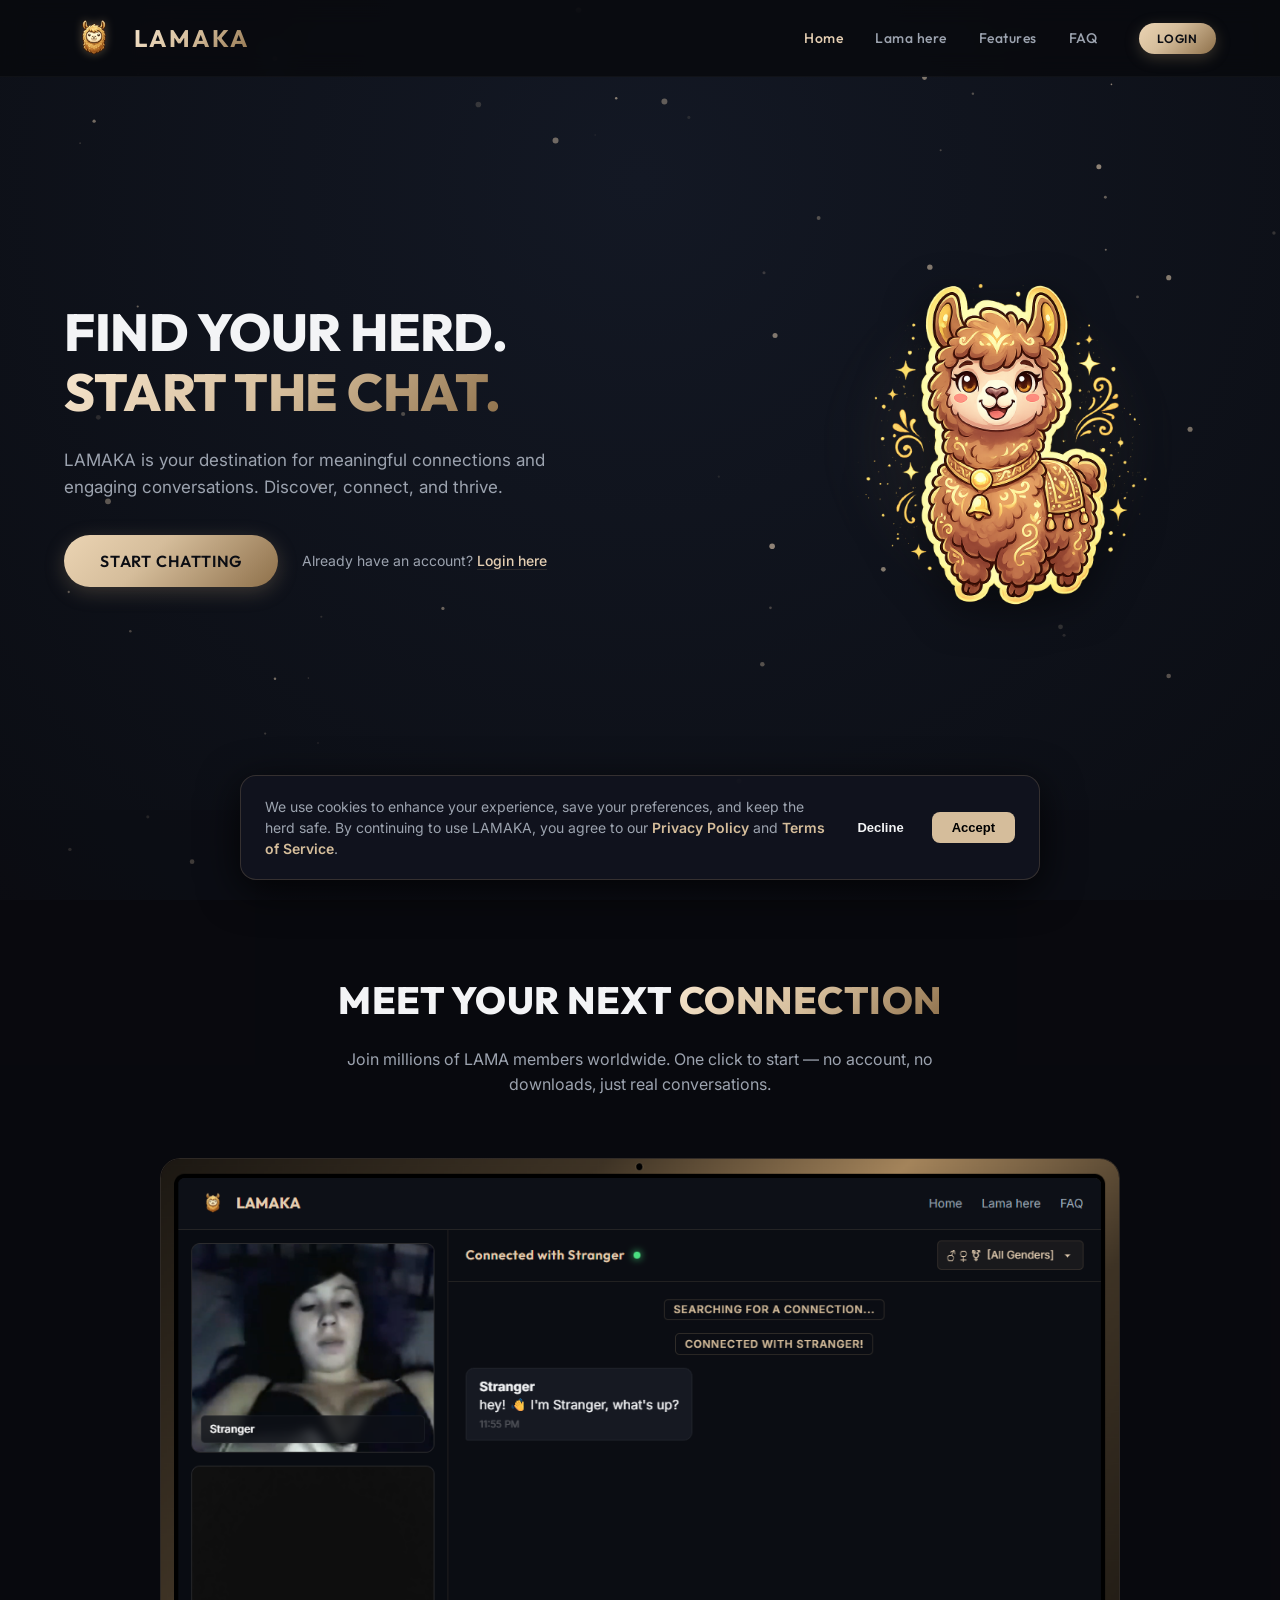
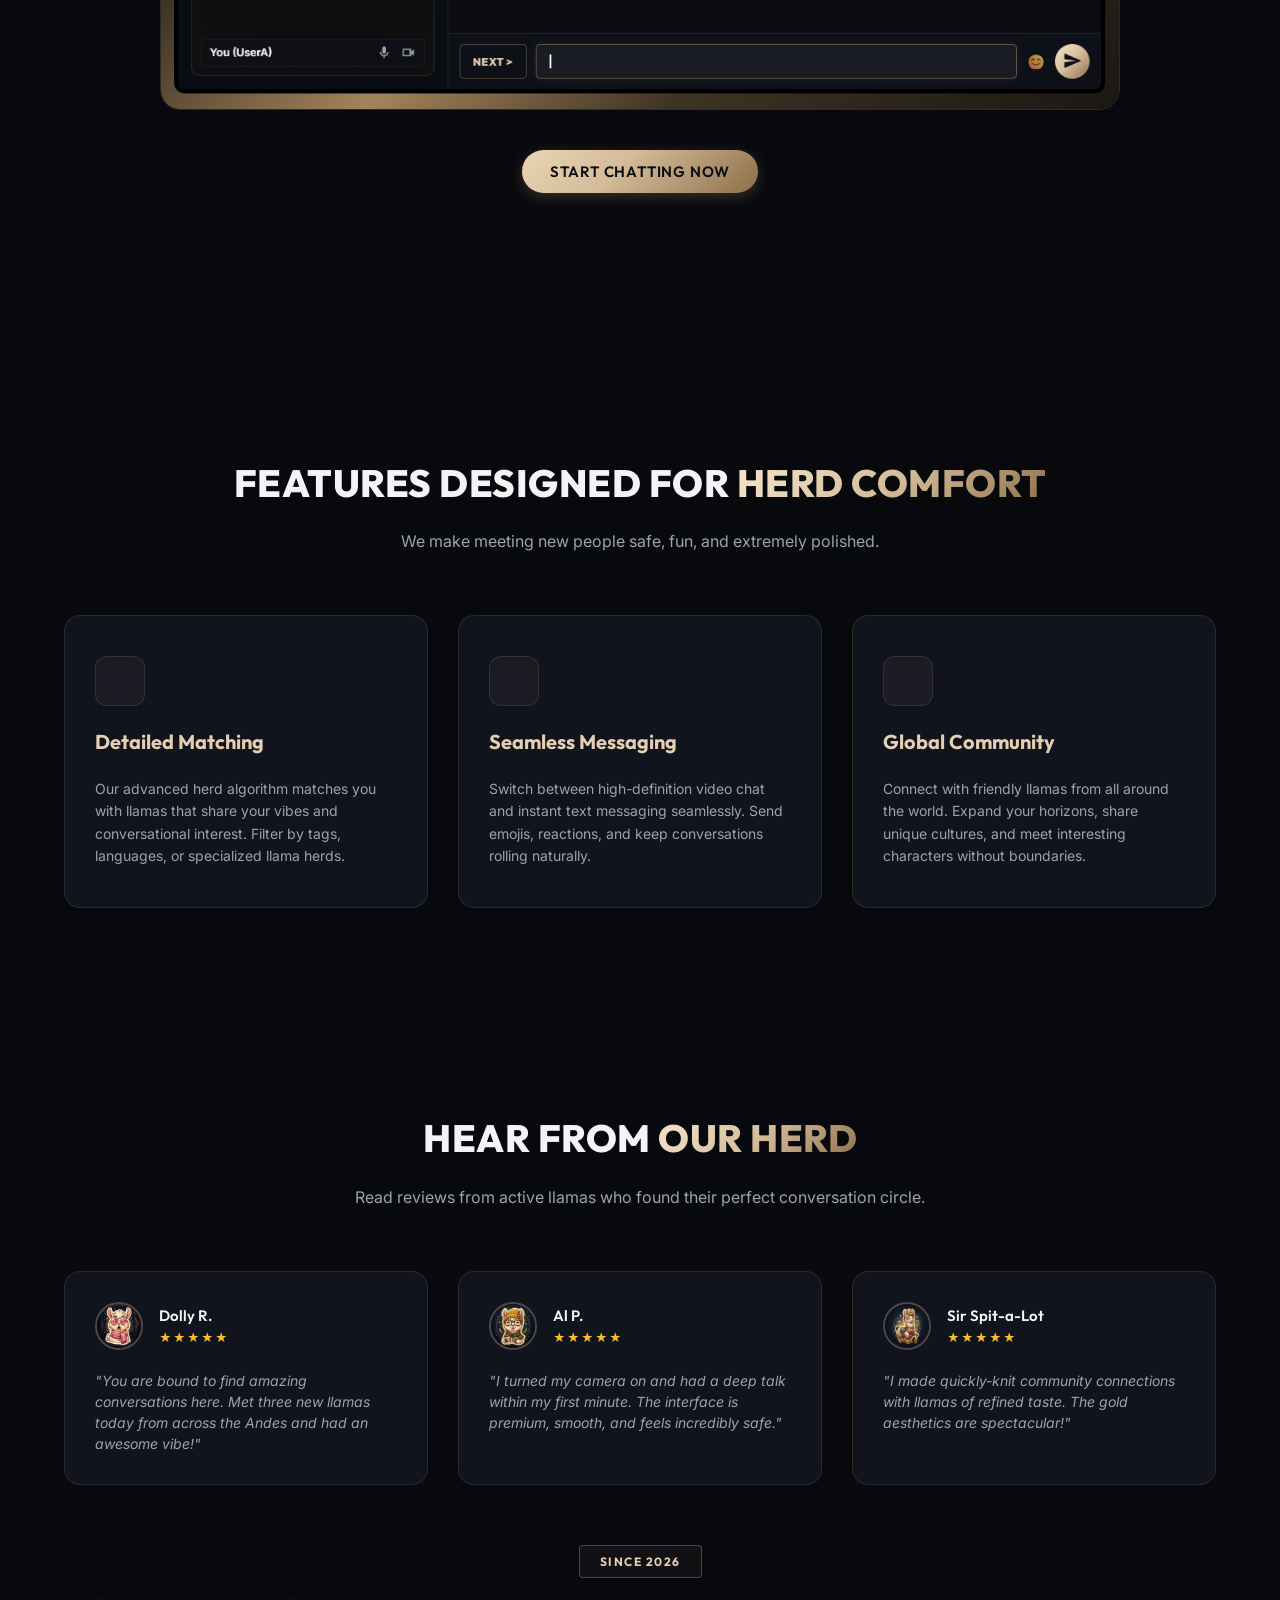
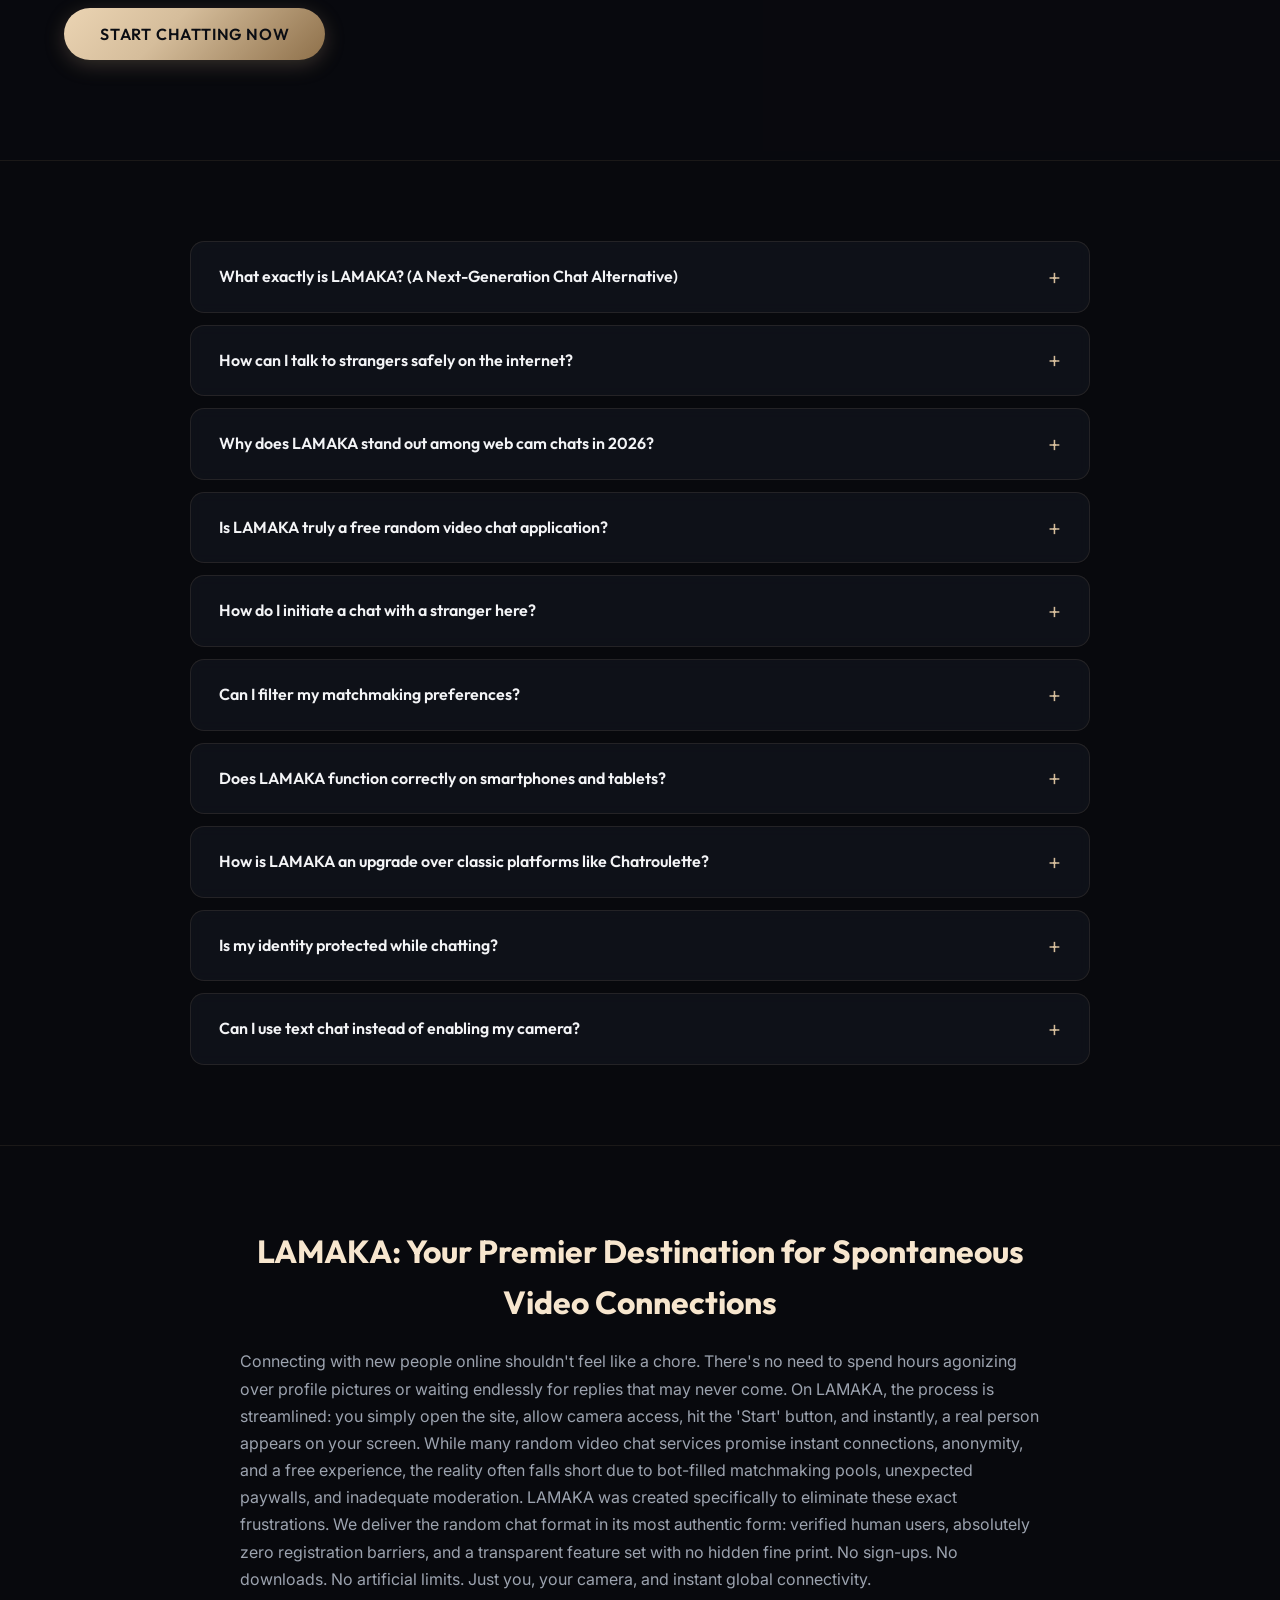
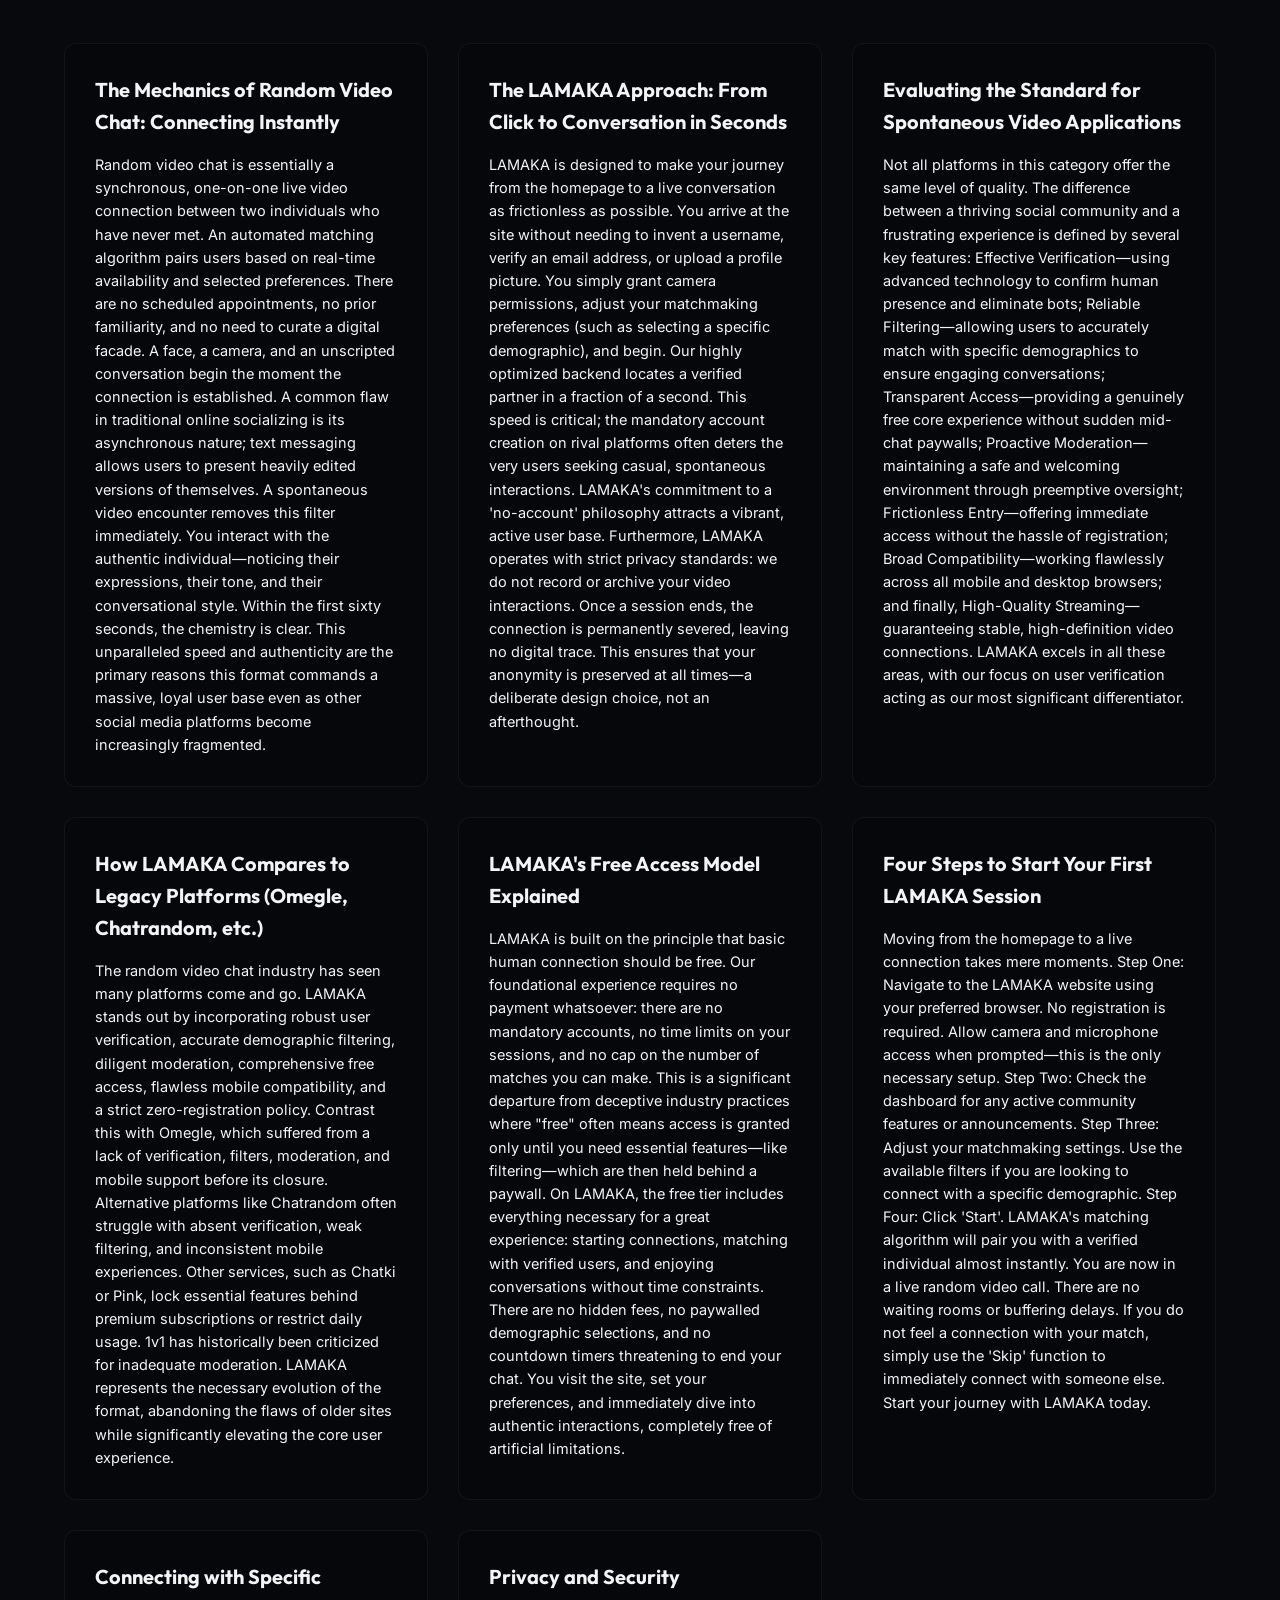
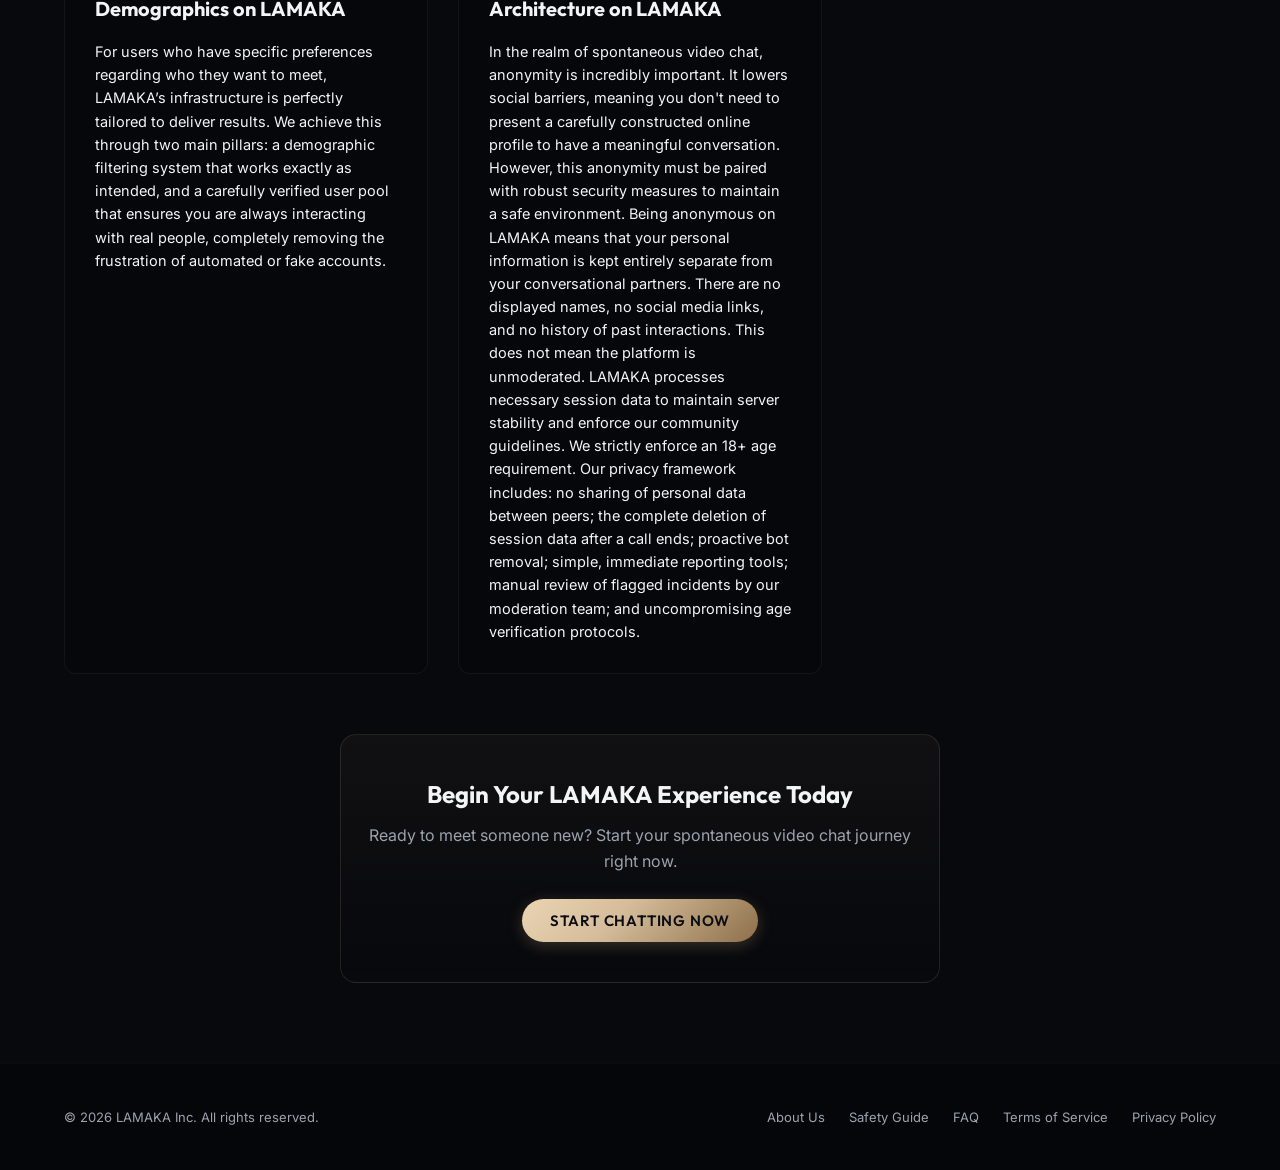
==== commit bc59bc8d: "Remove google-site-verification meta tag" ====
--- a/index.html
+++ b/index.html
@@ -1,7 +1,7 @@
 <!DOCTYPE html>
 <html lang="en">
 <head>
-  <meta name="google-site-verification" content="3_CeHzeBYpq9Q8B7JQko2BYovDz8vvmIU0aniYkECk0" />
+  
   <meta charset="UTF-8">
   <meta name="viewport" content="width=device-width, initial-scale=1.0">
   <title>LAMAKA - Live Random Video Chat</title>
